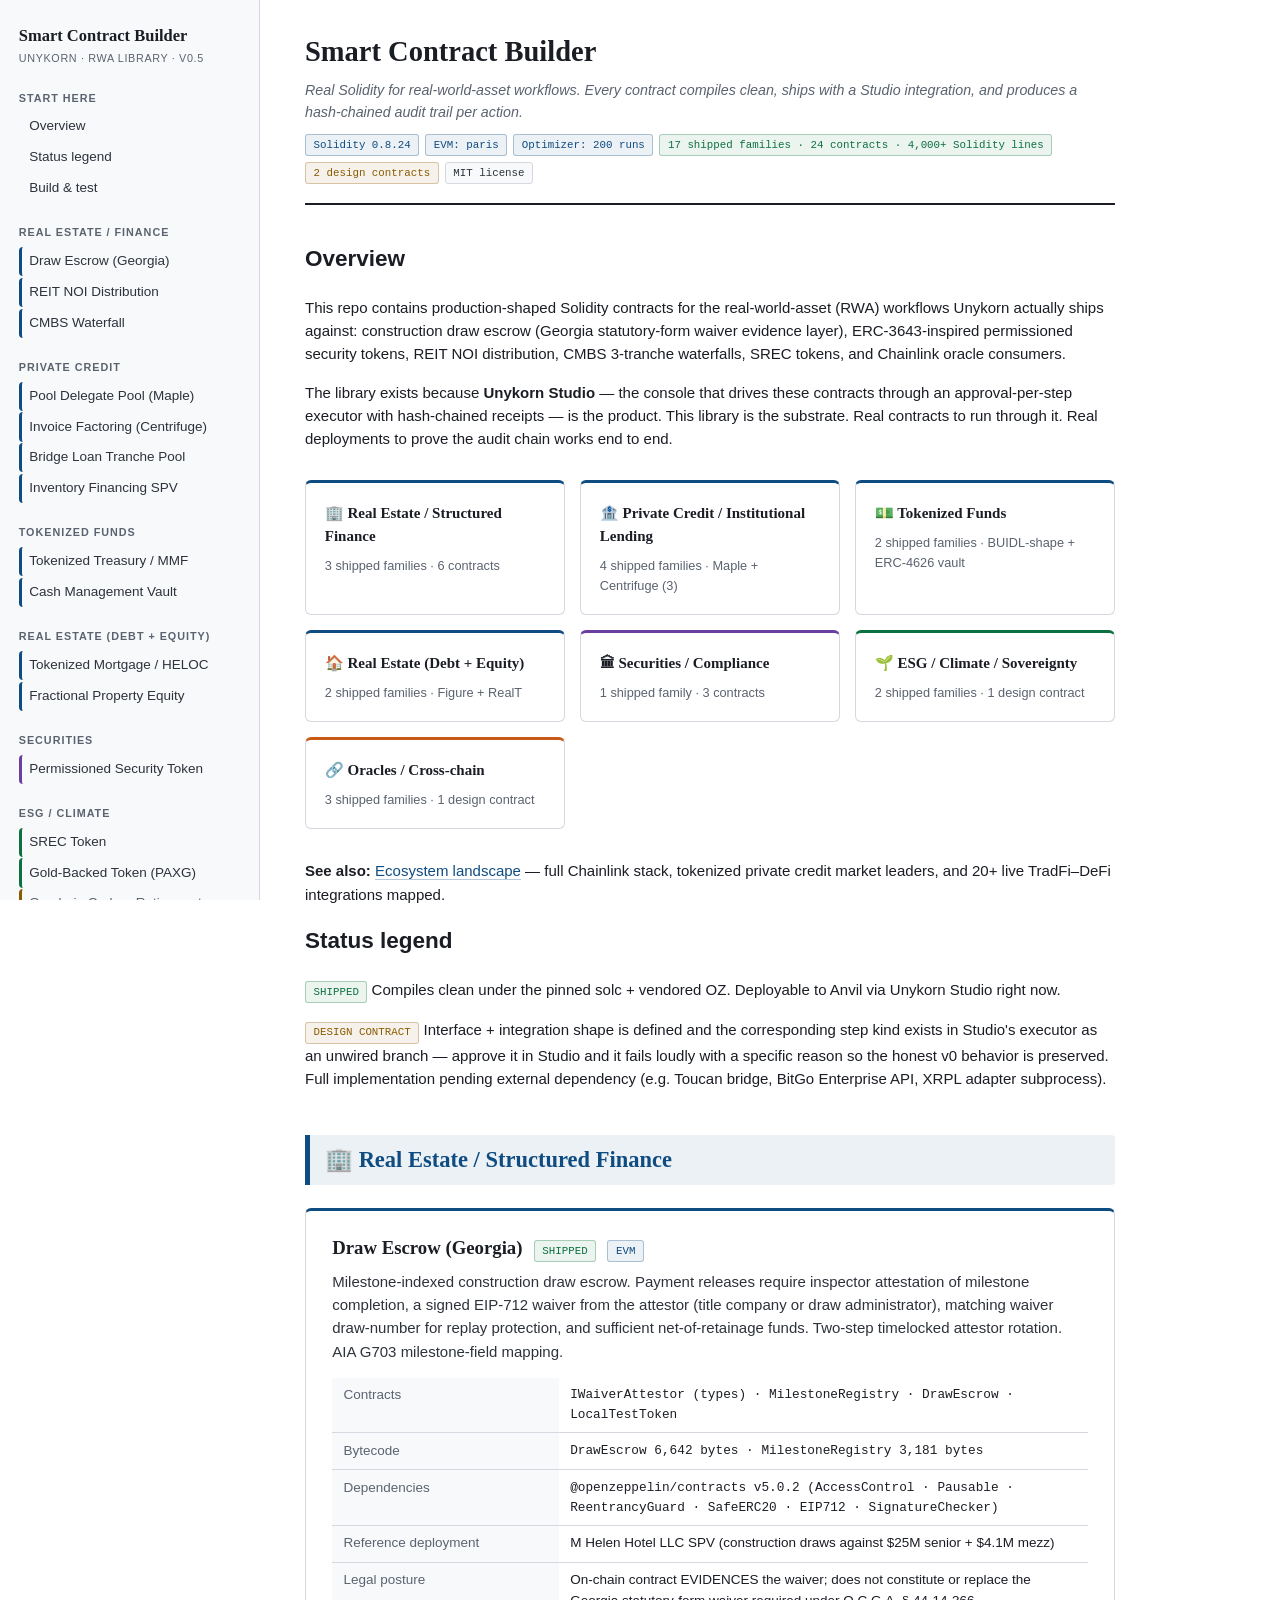
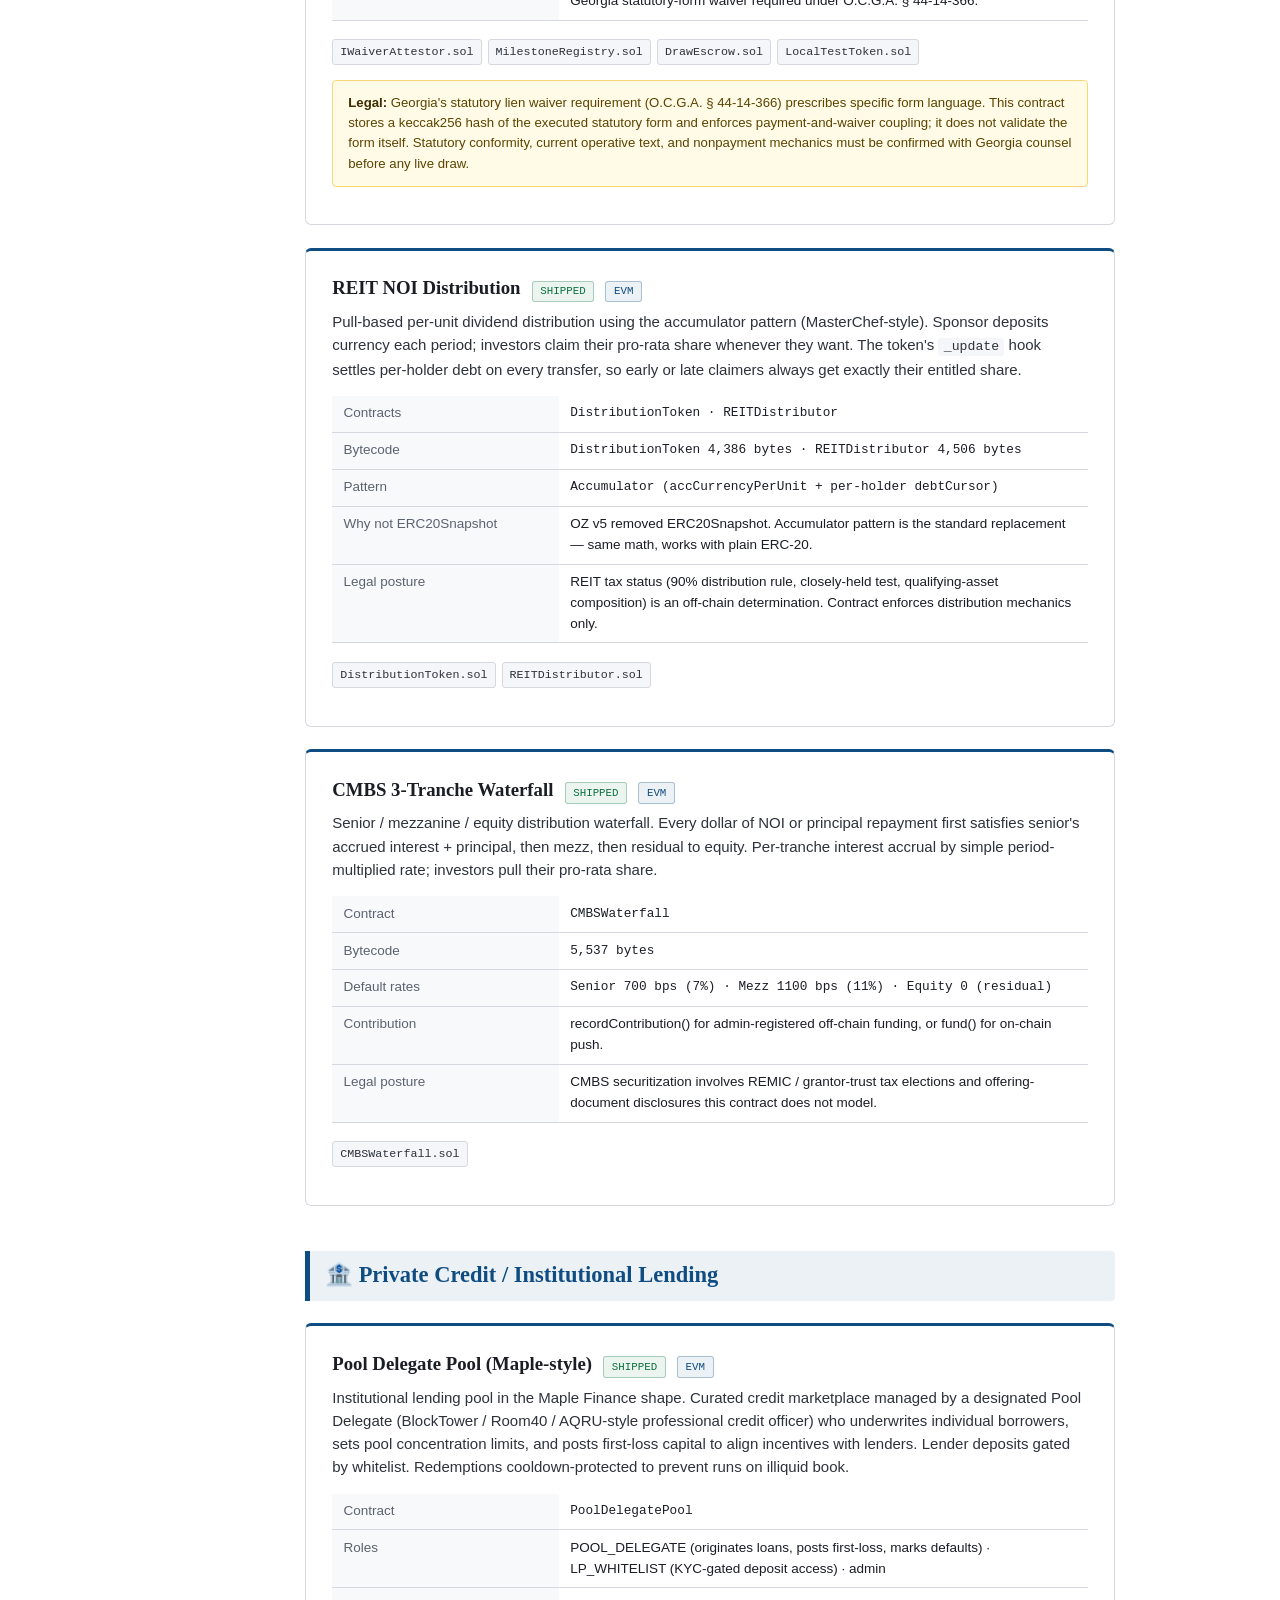
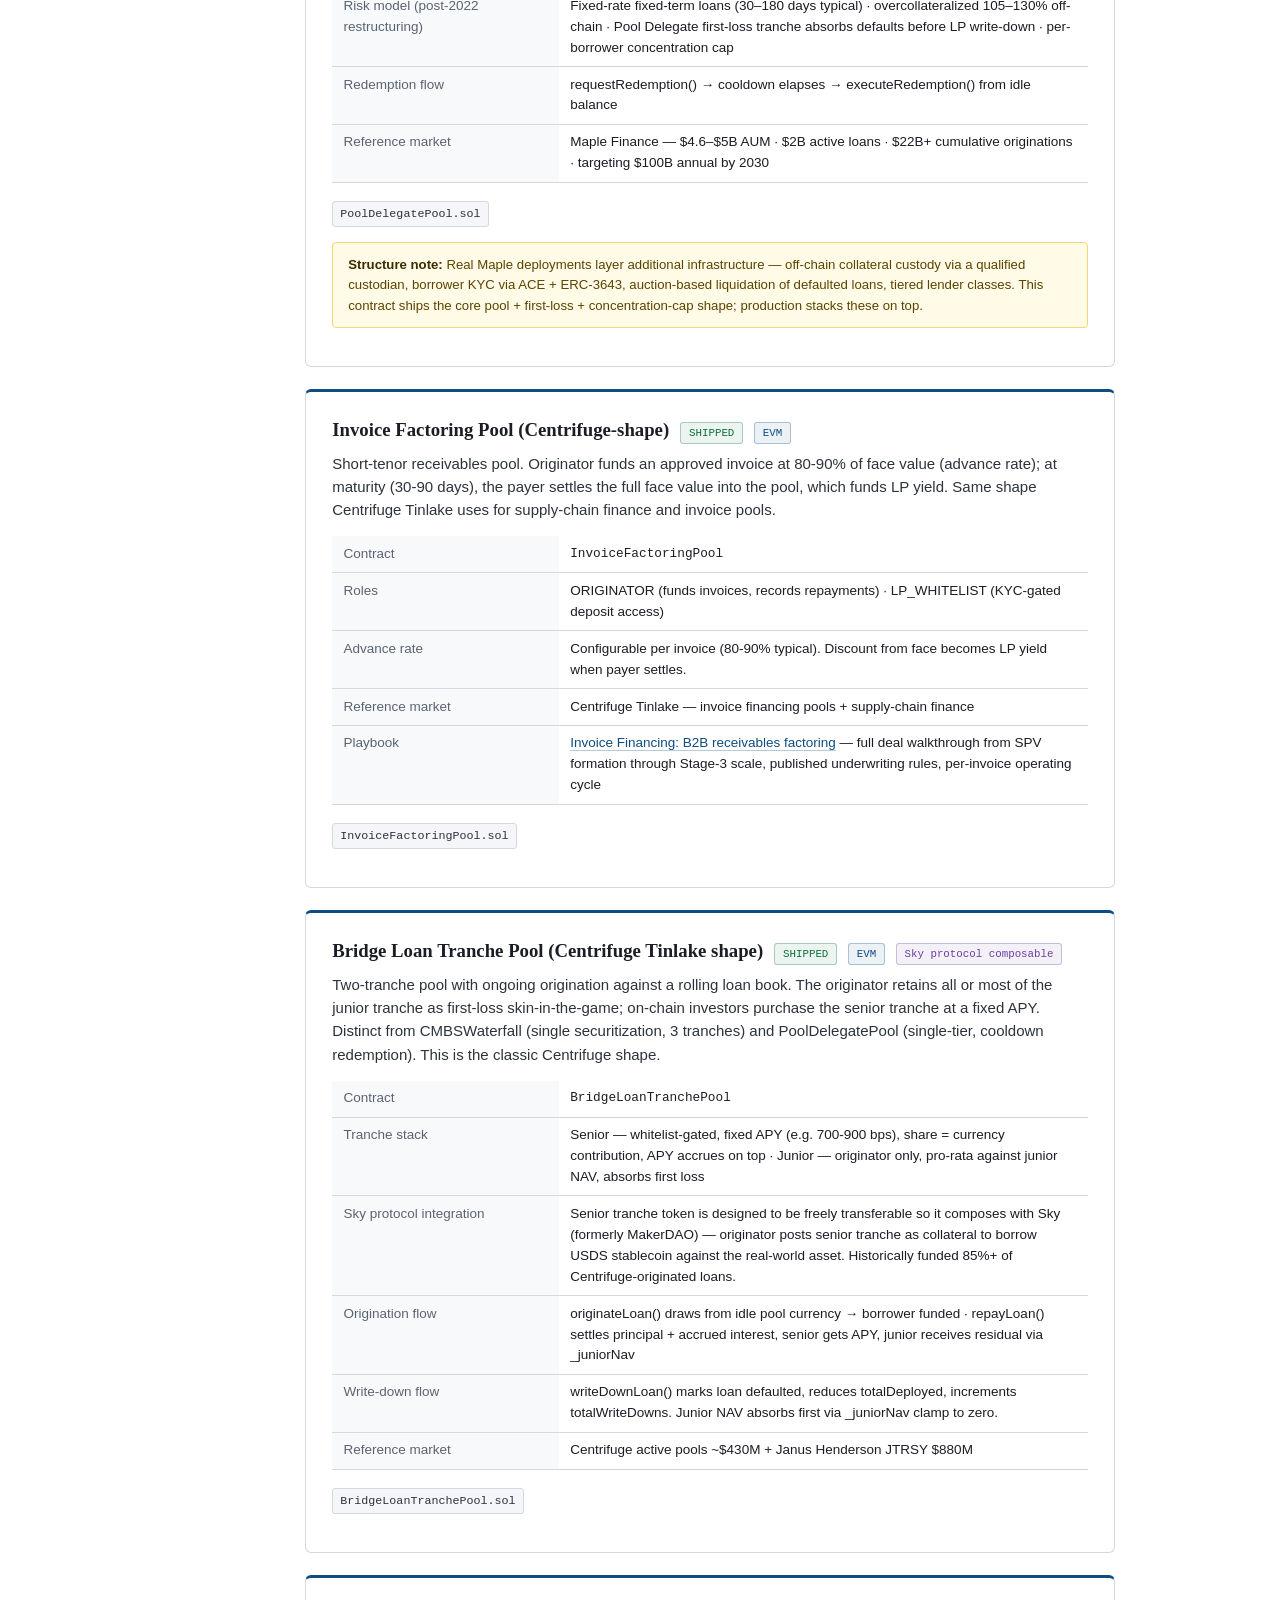
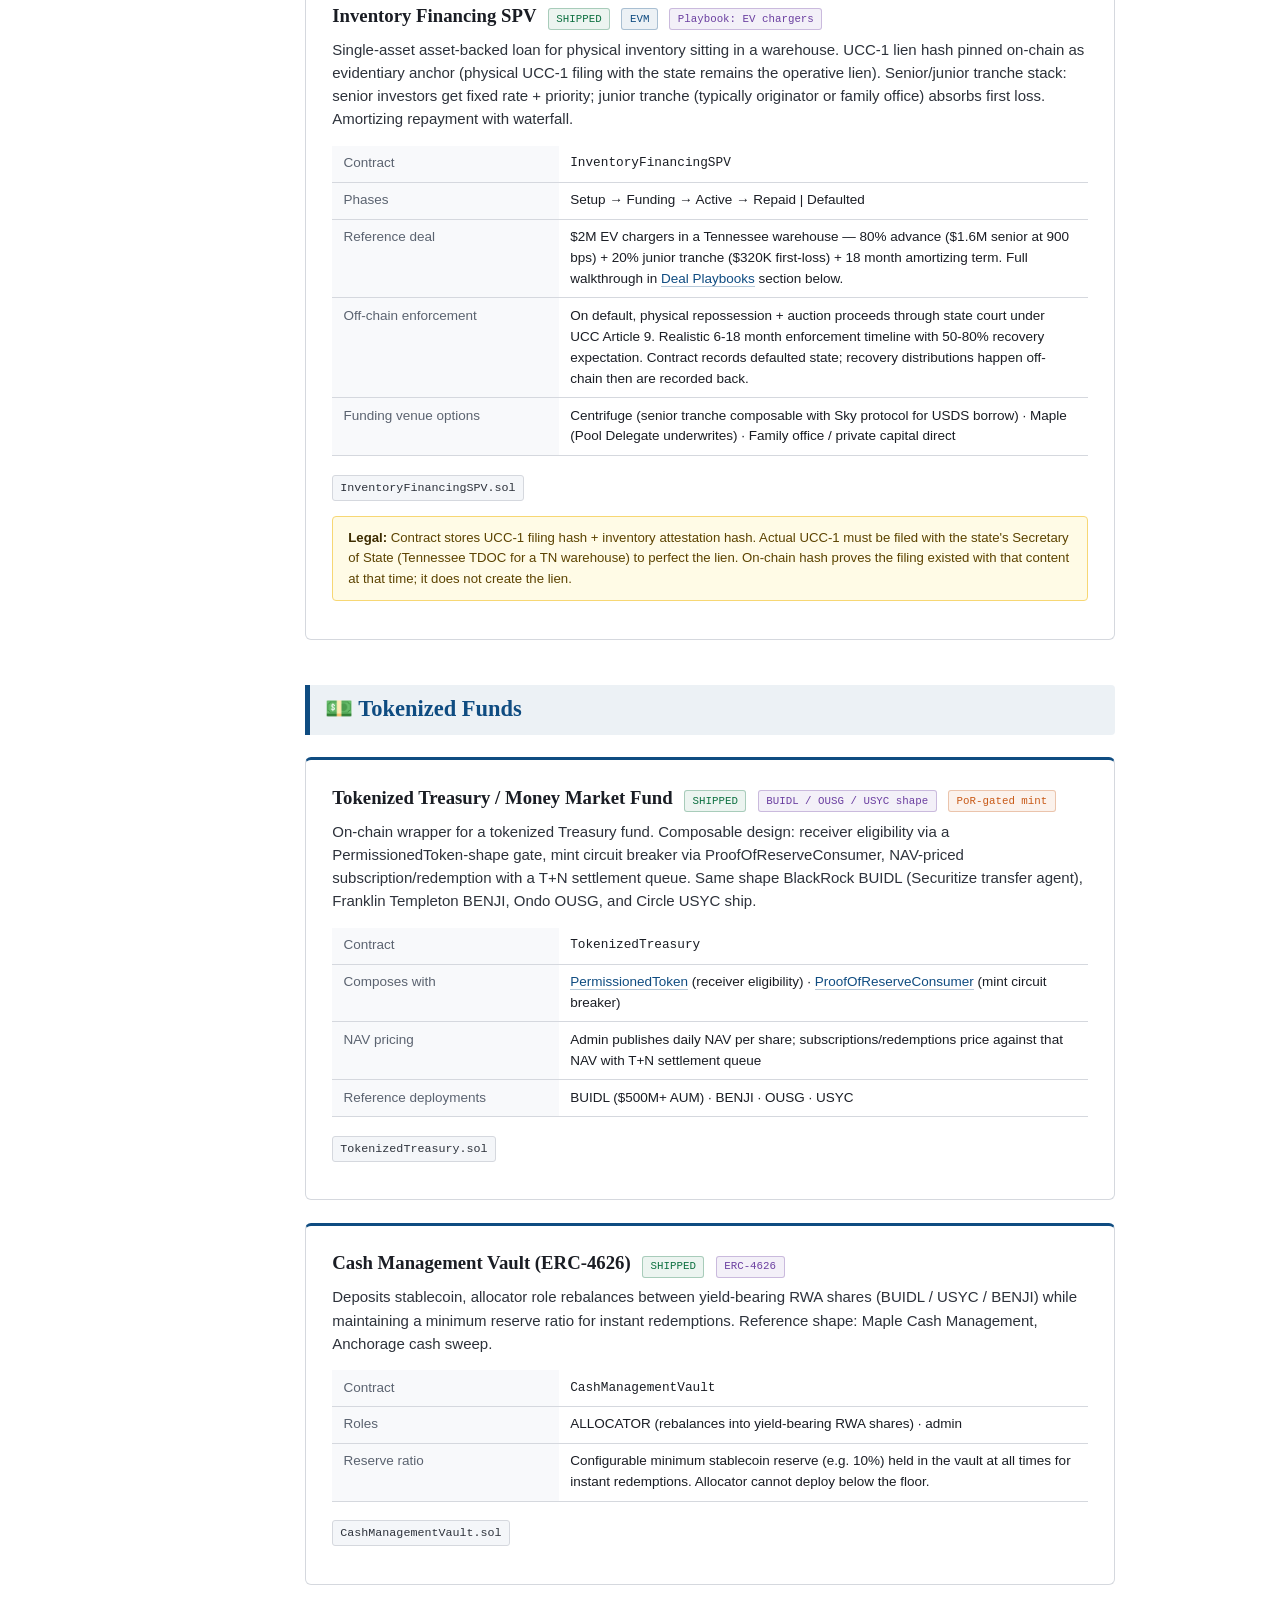
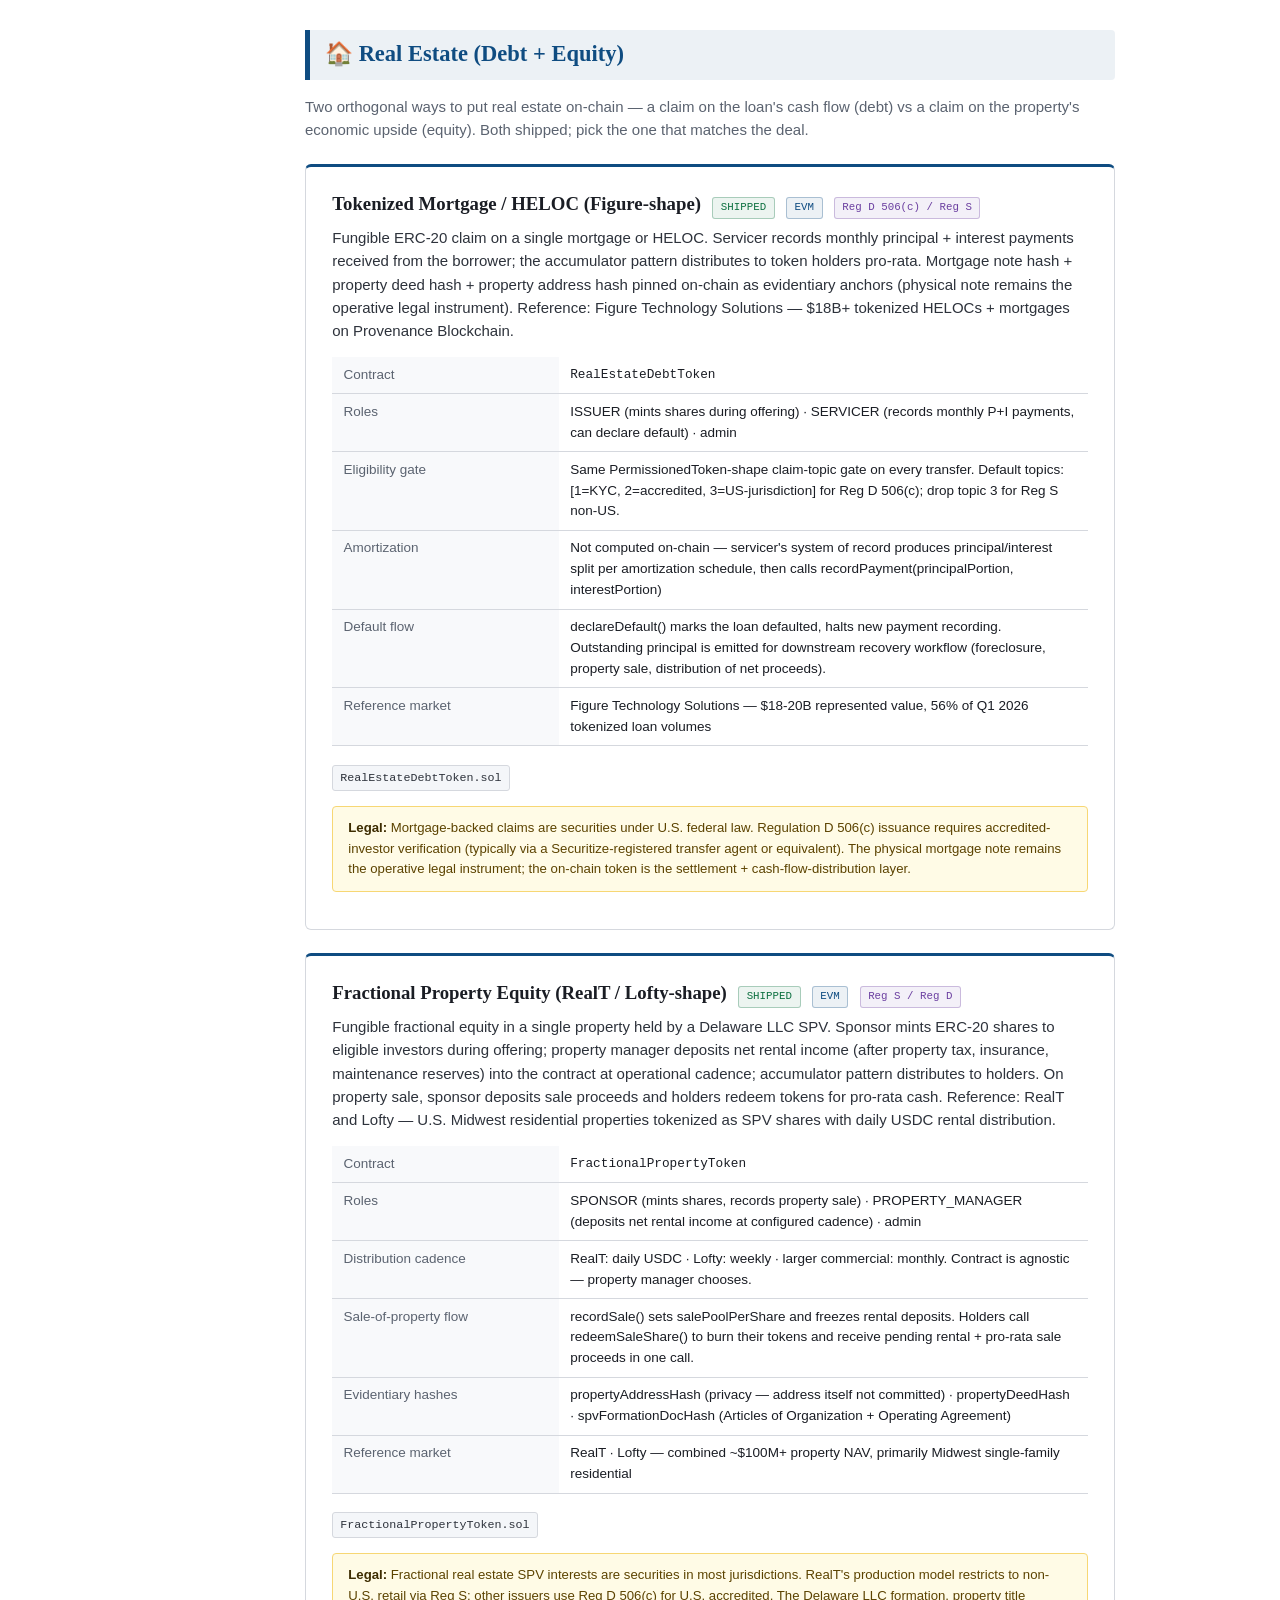
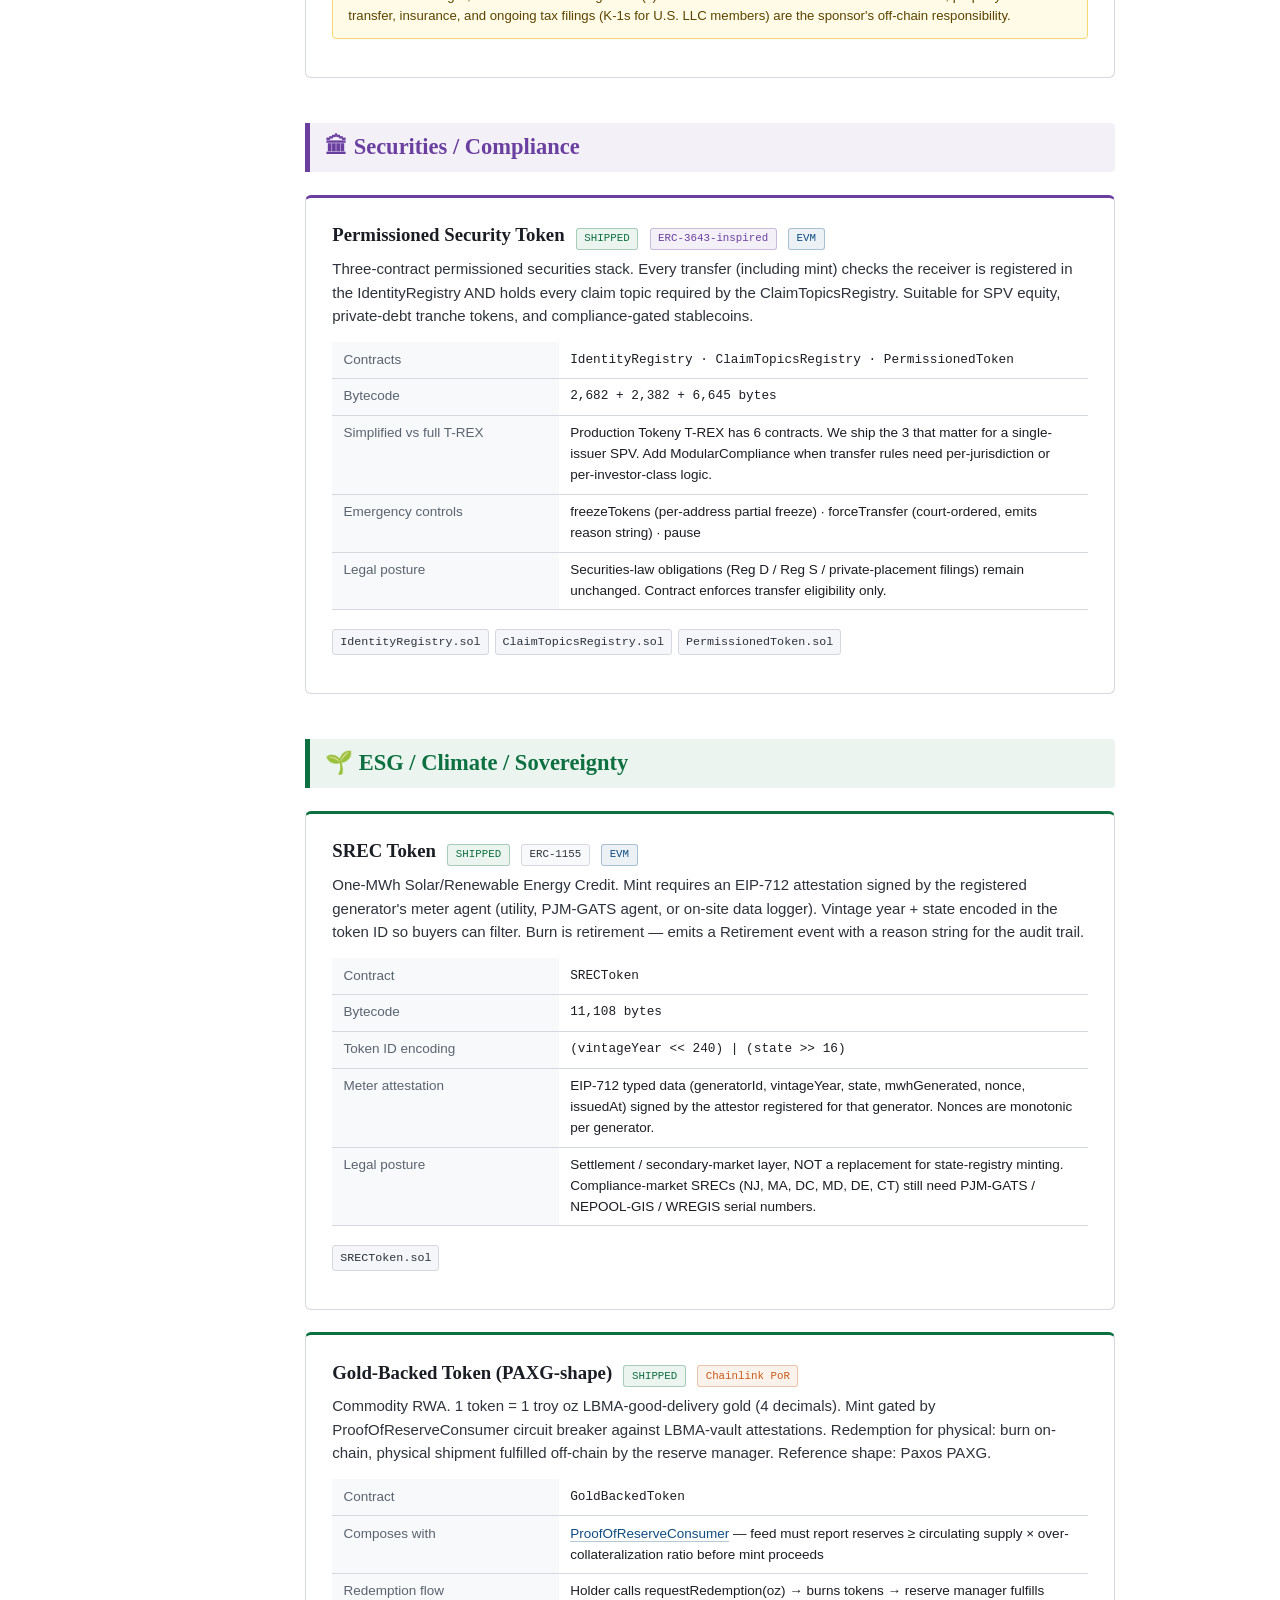
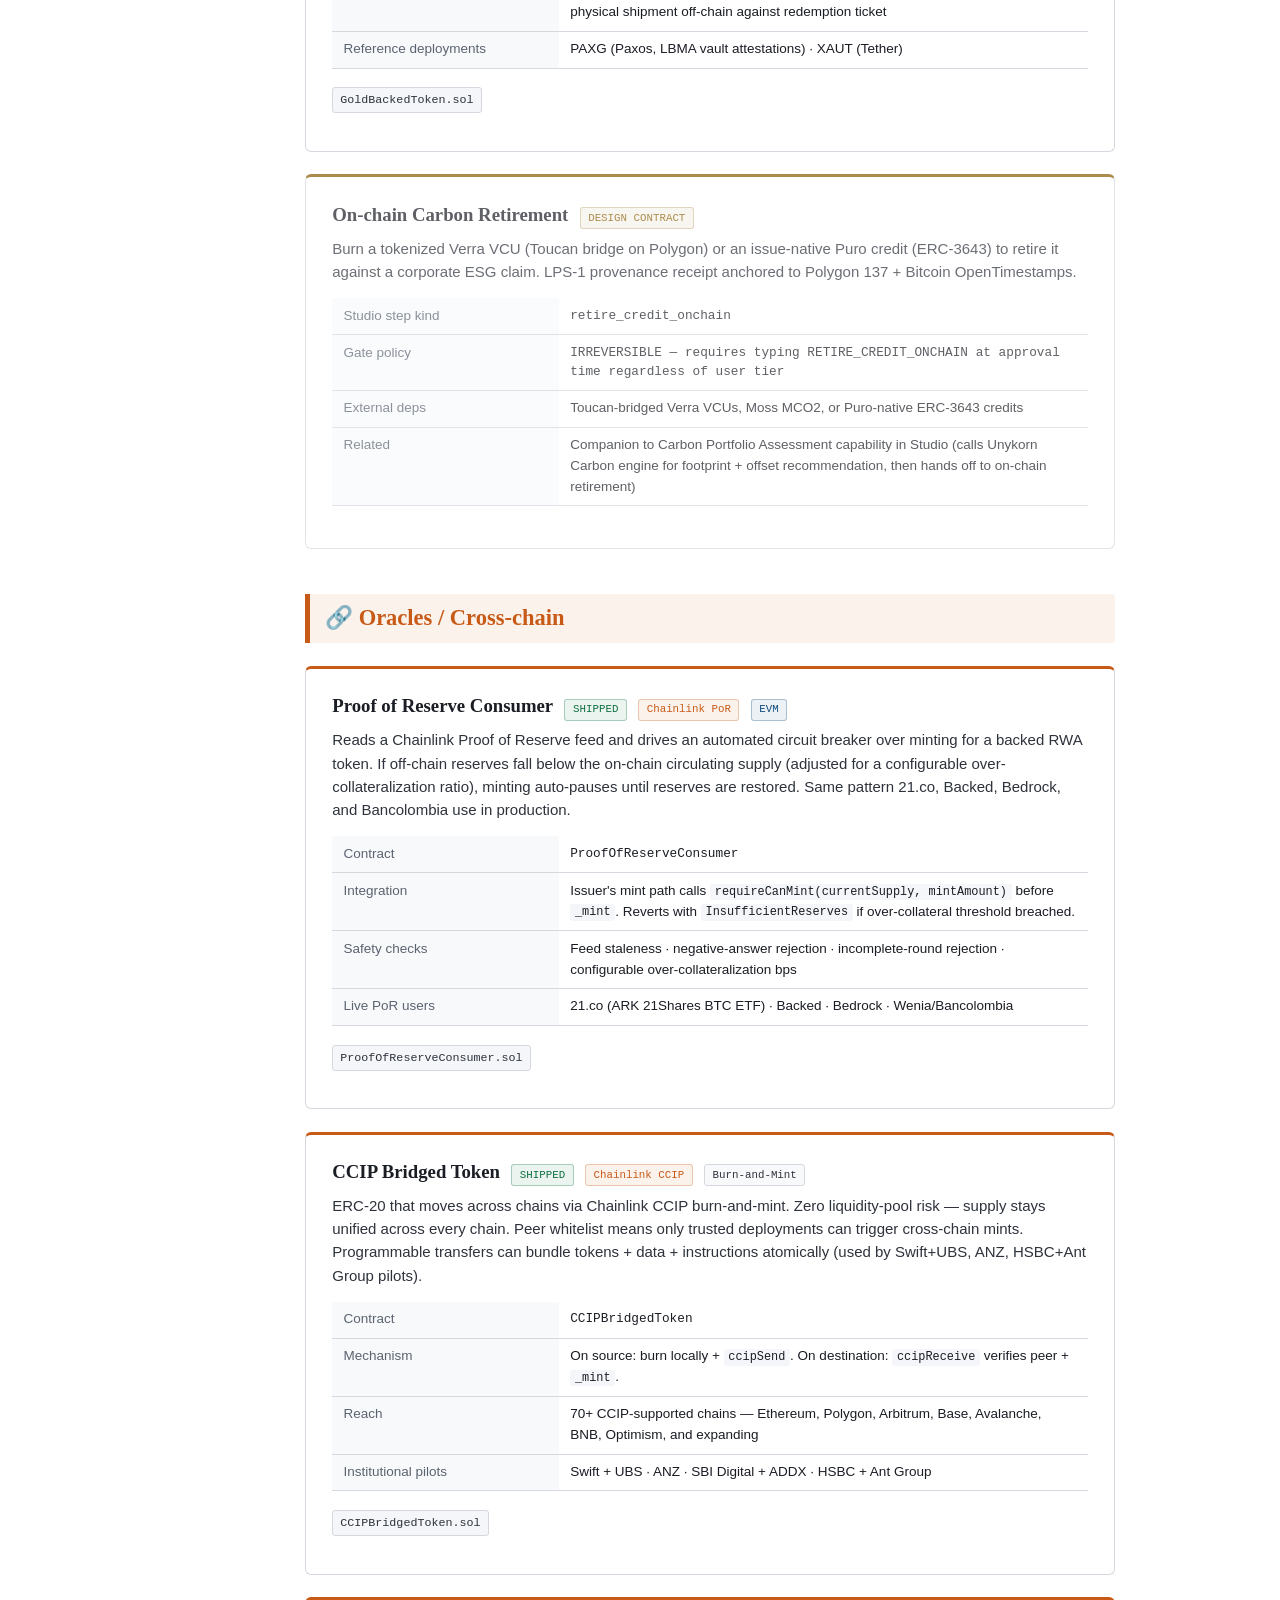
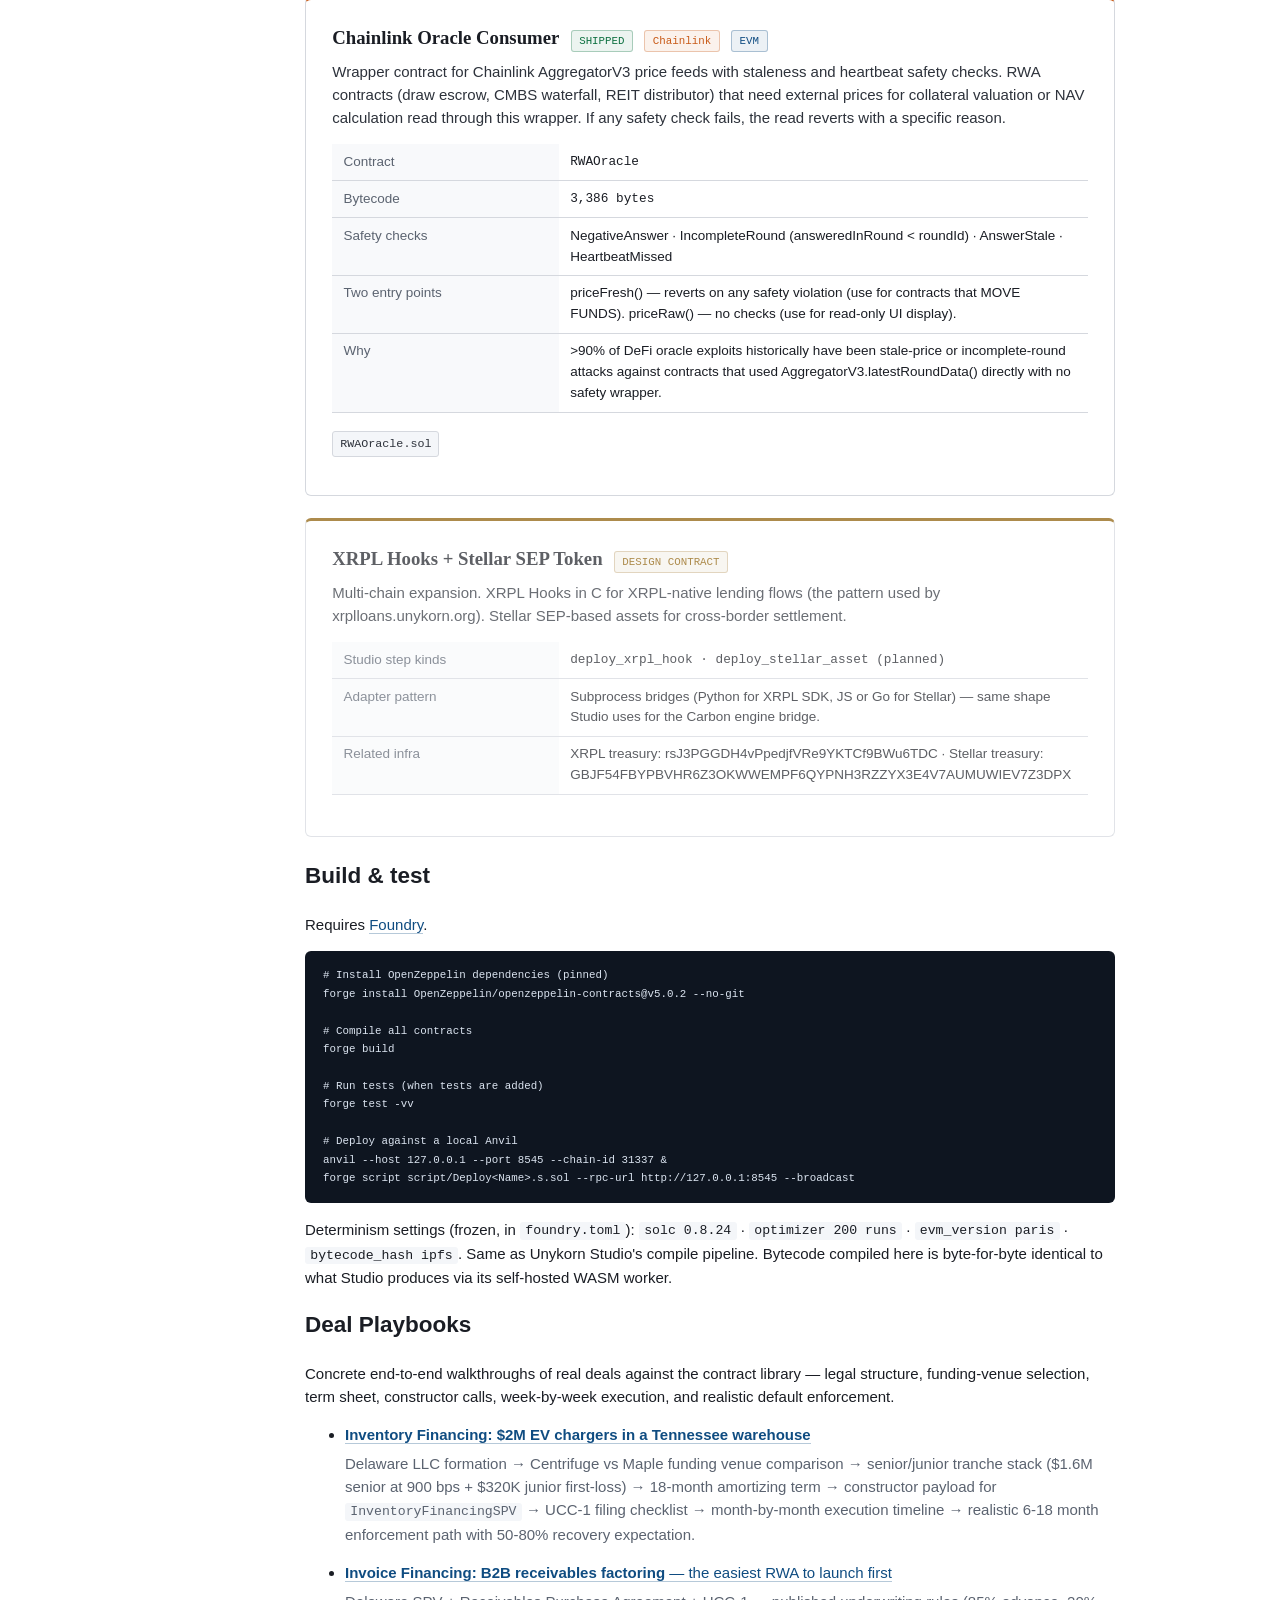
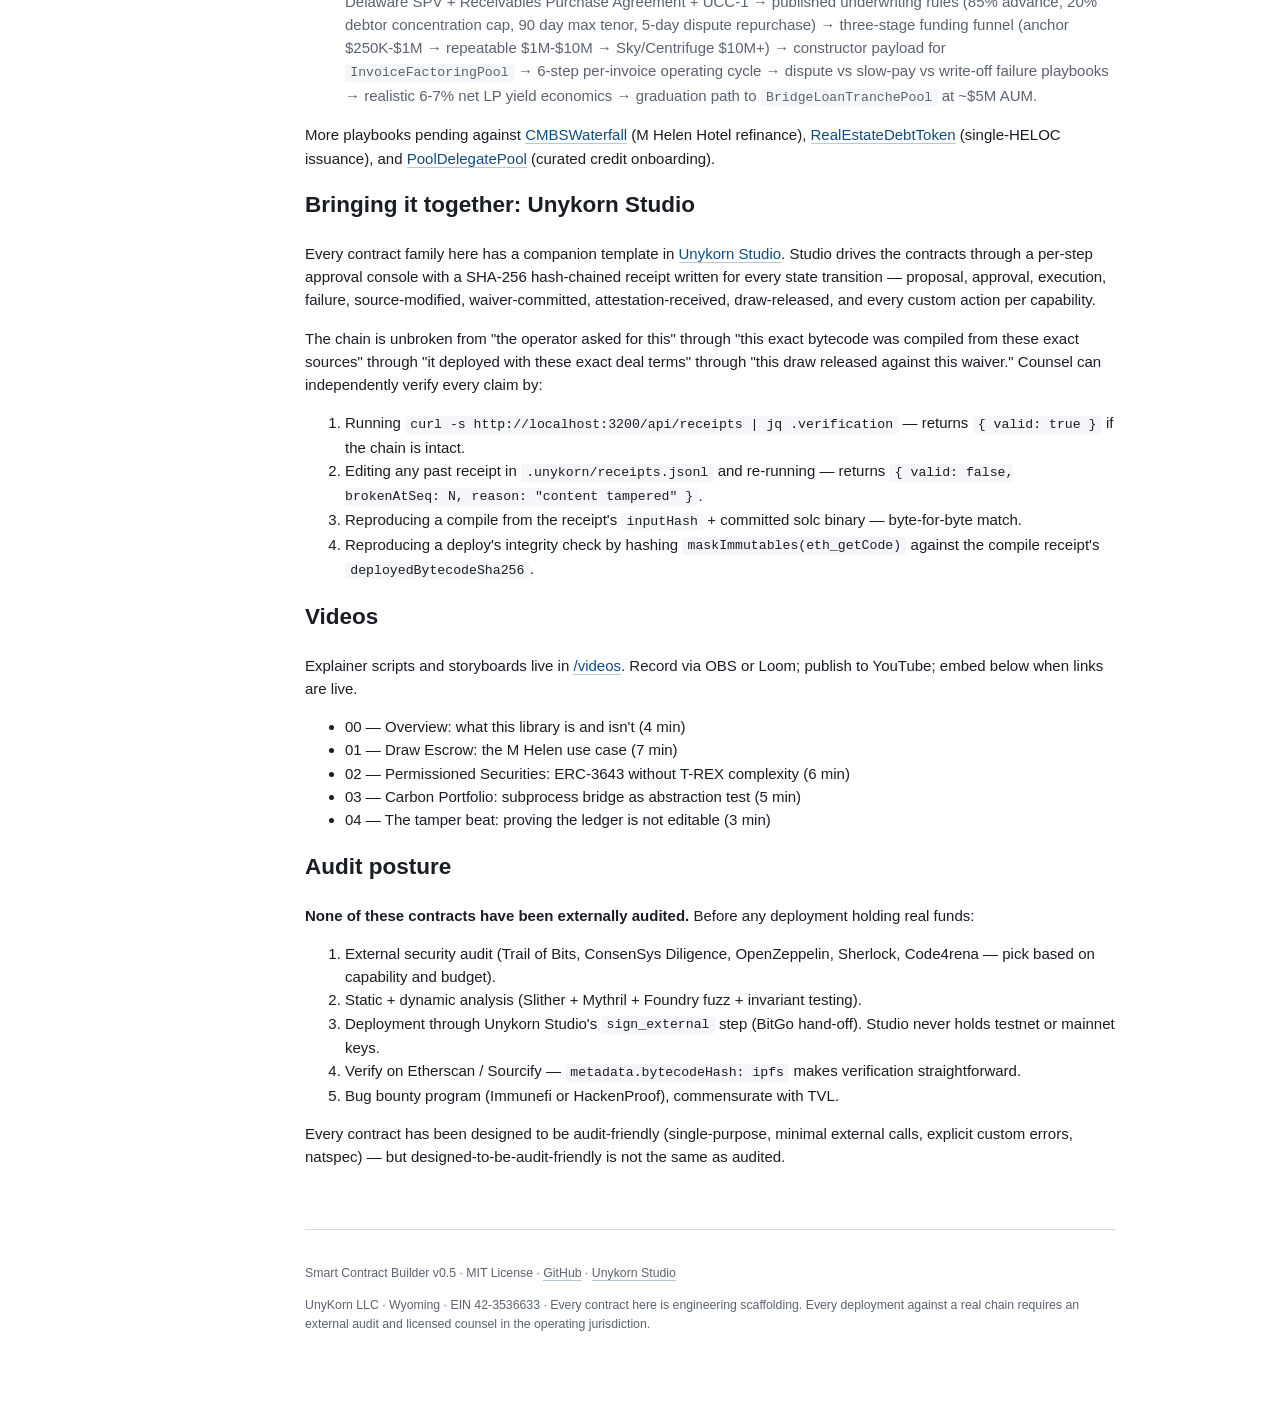
==== docs/index.html @ 26ddd098 "Initial commit — smart-contract-builder v0.5 17 shipped RWA contract families / 24 Solidity files:  " ====
<!DOCTYPE html>
<html lang="en">
<head>
<meta charset="UTF-8">
<meta name="viewport" content="width=device-width, initial-scale=1">
<title>Smart Contract Builder — RWA Contract Library</title>
<meta name="description" content="Real Solidity for real-world-asset workflows. Draw escrow, permissioned securities, REIT distribution, CMBS tranches, SREC tokens, Chainlink oracles.">
<link rel="stylesheet" href="style.css">
</head>
<body>

<div class="layout">
  <aside class="sidebar">
    <div class="brand">Smart Contract Builder</div>
    <div class="brand-sub">Unykorn · RWA library · v0.5</div>

    <nav>
      <h3>Start here</h3>
      <a href="#overview">Overview</a>
      <a href="#status">Status legend</a>
      <a href="#build">Build &amp; test</a>

      <h3>Real Estate / Finance</h3>
      <a href="#draw-escrow" class="cat-re">Draw Escrow (Georgia)</a>
      <a href="#reit-distribution" class="cat-re">REIT NOI Distribution</a>
      <a href="#cmbs-tranche" class="cat-re">CMBS Waterfall</a>

      <h3>Private Credit</h3>
      <a href="#private-credit-pool" class="cat-re">Pool Delegate Pool (Maple)</a>
      <a href="#invoice-factoring-pool" class="cat-re">Invoice Factoring (Centrifuge)</a>
      <a href="#bridge-loan-tranche-pool" class="cat-re">Bridge Loan Tranche Pool</a>
      <a href="#inventory-financing-spv" class="cat-re">Inventory Financing SPV</a>

      <h3>Tokenized Funds</h3>
      <a href="#tokenized-treasury" class="cat-re">Tokenized Treasury / MMF</a>
      <a href="#cash-management-vault" class="cat-re">Cash Management Vault</a>

      <h3>Real Estate (Debt + Equity)</h3>
      <a href="#real-estate-debt-token" class="cat-re">Tokenized Mortgage / HELOC</a>
      <a href="#fractional-property-token" class="cat-re">Fractional Property Equity</a>

      <h3>Securities</h3>
      <a href="#permissioned-security" class="cat-sec">Permissioned Security Token</a>

      <h3>ESG / Climate</h3>
      <a href="#srec-token" class="cat-esg">SREC Token</a>
      <a href="#gold-backed-token" class="cat-esg">Gold-Backed Token (PAXG)</a>
      <a href="#carbon-retirement" class="cat-design">On-chain Carbon Retirement</a>

      <h3>Oracles / Cross-chain</h3>
      <a href="#chainlink-oracle" class="cat-orc">Chainlink Oracle</a>
      <a href="#por-consumer" class="cat-orc">Proof of Reserve</a>
      <a href="#ccip-bridge" class="cat-orc">CCIP Bridge</a>
      <a href="#xrpl-stellar" class="cat-design">XRPL + Stellar</a>

      <h3>Bringing it together</h3>
      <a href="./landscape.html">Ecosystem landscape →</a>
      <a href="./integrations.html">Integrations matrix →</a>
      <a href="#playbooks">Deal playbooks</a>
      <a href="#studio">Unykorn Studio</a>
      <a href="#videos">Videos</a>
      <a href="#audit">Audit posture</a>
    </nav>
  </aside>

  <main class="content">

    <header class="page-header">
      <h1>Smart Contract Builder</h1>
      <div class="tagline">Real Solidity for real-world-asset workflows. Every contract compiles clean, ships with a Studio integration, and produces a hash-chained audit trail per action.</div>
      <div class="badges">
        <span class="badge b-nav">Solidity 0.8.24</span>
        <span class="badge b-nav">EVM: paris</span>
        <span class="badge b-nav">Optimizer: 200 runs</span>
        <span class="badge b-green">17 shipped families · 24 contracts · 4,000+ Solidity lines</span>
        <span class="badge b-amber">2 design contracts</span>
        <span class="badge">MIT license</span>
      </div>
    </header>

    <section id="overview">
      <h2>Overview</h2>
      <p>
        This repo contains production-shaped Solidity contracts for the real-world-asset (RWA) workflows Unykorn actually ships against: construction draw escrow (Georgia statutory-form waiver evidence layer), ERC-3643-inspired permissioned security tokens, REIT NOI distribution, CMBS 3-tranche waterfalls, SREC tokens, and Chainlink oracle consumers.
      </p>
      <p>
        The library exists because <strong>Unykorn Studio</strong> — the console that drives these contracts through an approval-per-step executor with hash-chained receipts — is the product. This library is the substrate. Real contracts to run through it. Real deployments to prove the audit chain works end to end.
      </p>

      <div class="category-grid">
        <div class="category-card cat-re">
          <h4>🏢 Real Estate / Structured Finance</h4>
          <div class="count">3 shipped families · 6 contracts</div>
        </div>
        <div class="category-card cat-re">
          <h4>🏦 Private Credit / Institutional Lending</h4>
          <div class="count">4 shipped families · Maple + Centrifuge (3)</div>
        </div>
        <div class="category-card cat-re">
          <h4>💵 Tokenized Funds</h4>
          <div class="count">2 shipped families · BUIDL-shape + ERC-4626 vault</div>
        </div>
        <div class="category-card cat-re">
          <h4>🏠 Real Estate (Debt + Equity)</h4>
          <div class="count">2 shipped families · Figure + RealT</div>
        </div>
        <div class="category-card cat-sec">
          <h4>🏛 Securities / Compliance</h4>
          <div class="count">1 shipped family · 3 contracts</div>
        </div>
        <div class="category-card cat-esg">
          <h4>🌱 ESG / Climate / Sovereignty</h4>
          <div class="count">2 shipped families · 1 design contract</div>
        </div>
        <div class="category-card cat-orc">
          <h4>🔗 Oracles / Cross-chain</h4>
          <div class="count">3 shipped families · 1 design contract</div>
        </div>
      </div>
      <p style="margin-top: 1.5rem;">
        <strong>See also:</strong> <a href="./landscape.html">Ecosystem landscape</a> — full Chainlink stack, tokenized private credit market leaders, and 20+ live TradFi–DeFi integrations mapped.
      </p>
    </section>

    <section id="status">
      <h2>Status legend</h2>
      <p>
        <span class="badge b-green">SHIPPED</span> Compiles clean under the pinned solc + vendored OZ. Deployable to Anvil via Unykorn Studio right now.
      </p>
      <p>
        <span class="badge b-amber">DESIGN CONTRACT</span> Interface + integration shape is defined and the corresponding step kind exists in Studio's executor as an unwired branch — approve it in Studio and it fails loudly with a specific reason so the honest v0 behavior is preserved. Full implementation pending external dependency (e.g. Toucan bridge, BitGo Enterprise API, XRPL adapter subprocess).
      </p>
    </section>

    <h2 class="section-header cat-re">🏢 Real Estate / Structured Finance</h2>

    <article class="contract cat-re" id="draw-escrow">
      <div class="contract-header">
        <h3>Draw Escrow (Georgia)</h3>
        <span class="badge b-green">SHIPPED</span>
        <span class="badge b-nav">EVM</span>
      </div>
      <p class="contract-summary">
        Milestone-indexed construction draw escrow. Payment releases require inspector attestation of milestone completion, a signed EIP-712 waiver from the attestor (title company or draw administrator), matching waiver draw-number for replay protection, and sufficient net-of-retainage funds. Two-step timelocked attestor rotation. AIA G703 milestone-field mapping.
      </p>

      <table class="specs">
        <tr><th>Contracts</th><td>IWaiverAttestor (types) · MilestoneRegistry · DrawEscrow · LocalTestToken</td></tr>
        <tr><th>Bytecode</th><td>DrawEscrow 6,642 bytes · MilestoneRegistry 3,181 bytes</td></tr>
        <tr><th>Dependencies</th><td>@openzeppelin/contracts v5.0.2 (AccessControl · Pausable · ReentrancyGuard · SafeERC20 · EIP712 · SignatureChecker)</td></tr>
        <tr><th>Reference deployment</th><td class="plain">M Helen Hotel LLC SPV (construction draws against $25M senior + $4.1M mezz)</td></tr>
        <tr><th>Legal posture</th><td class="plain">On-chain contract EVIDENCES the waiver; does not constitute or replace the Georgia statutory-form waiver required under O.C.G.A. § 44-14-366.</td></tr>
      </table>

      <div class="file-list">
        <a href="https://github.com/FTHTrading/smart-contract-builder/tree/main/contracts/rwa/draw-escrow/IWaiverAttestor.sol">IWaiverAttestor.sol</a>
        <a href="https://github.com/FTHTrading/smart-contract-builder/tree/main/contracts/rwa/draw-escrow/MilestoneRegistry.sol">MilestoneRegistry.sol</a>
        <a href="https://github.com/FTHTrading/smart-contract-builder/tree/main/contracts/rwa/draw-escrow/DrawEscrow.sol">DrawEscrow.sol</a>
        <a href="https://github.com/FTHTrading/smart-contract-builder/tree/main/contracts/rwa/draw-escrow/LocalTestToken.sol">LocalTestToken.sol</a>
      </div>

      <div class="legal-note">
        <strong>Legal:</strong> Georgia's statutory lien waiver requirement (O.C.G.A. § 44-14-366) prescribes specific form language. This contract stores a keccak256 hash of the executed statutory form and enforces payment-and-waiver coupling; it does not validate the form itself. Statutory conformity, current operative text, and nonpayment mechanics must be confirmed with Georgia counsel before any live draw.
      </div>
    </article>

    <article class="contract cat-re" id="reit-distribution">
      <div class="contract-header">
        <h3>REIT NOI Distribution</h3>
        <span class="badge b-green">SHIPPED</span>
        <span class="badge b-nav">EVM</span>
      </div>
      <p class="contract-summary">
        Pull-based per-unit dividend distribution using the accumulator pattern (MasterChef-style). Sponsor deposits currency each period; investors claim their pro-rata share whenever they want. The token's <code>_update</code> hook settles per-holder debt on every transfer, so early or late claimers always get exactly their entitled share.
      </p>

      <table class="specs">
        <tr><th>Contracts</th><td>DistributionToken · REITDistributor</td></tr>
        <tr><th>Bytecode</th><td>DistributionToken 4,386 bytes · REITDistributor 4,506 bytes</td></tr>
        <tr><th>Pattern</th><td>Accumulator (accCurrencyPerUnit + per-holder debtCursor)</td></tr>
        <tr><th>Why not ERC20Snapshot</th><td class="plain">OZ v5 removed ERC20Snapshot. Accumulator pattern is the standard replacement — same math, works with plain ERC-20.</td></tr>
        <tr><th>Legal posture</th><td class="plain">REIT tax status (90% distribution rule, closely-held test, qualifying-asset composition) is an off-chain determination. Contract enforces distribution mechanics only.</td></tr>
      </table>

      <div class="file-list">
        <a href="https://github.com/FTHTrading/smart-contract-builder/tree/main/contracts/rwa/reit-distribution/DistributionToken.sol">DistributionToken.sol</a>
        <a href="https://github.com/FTHTrading/smart-contract-builder/tree/main/contracts/rwa/reit-distribution/REITDistributor.sol">REITDistributor.sol</a>
      </div>
    </article>

    <article class="contract cat-re" id="cmbs-tranche">
      <div class="contract-header">
        <h3>CMBS 3-Tranche Waterfall</h3>
        <span class="badge b-green">SHIPPED</span>
        <span class="badge b-nav">EVM</span>
      </div>
      <p class="contract-summary">
        Senior / mezzanine / equity distribution waterfall. Every dollar of NOI or principal repayment first satisfies senior's accrued interest + principal, then mezz, then residual to equity. Per-tranche interest accrual by simple period-multiplied rate; investors pull their pro-rata share.
      </p>

      <table class="specs">
        <tr><th>Contract</th><td>CMBSWaterfall</td></tr>
        <tr><th>Bytecode</th><td>5,537 bytes</td></tr>
        <tr><th>Default rates</th><td>Senior 700 bps (7%) · Mezz 1100 bps (11%) · Equity 0 (residual)</td></tr>
        <tr><th>Contribution</th><td class="plain">recordContribution() for admin-registered off-chain funding, or fund() for on-chain push.</td></tr>
        <tr><th>Legal posture</th><td class="plain">CMBS securitization involves REMIC / grantor-trust tax elections and offering-document disclosures this contract does not model.</td></tr>
      </table>

      <div class="file-list">
        <a href="https://github.com/FTHTrading/smart-contract-builder/tree/main/contracts/rwa/cmbs-tranche/CMBSWaterfall.sol">CMBSWaterfall.sol</a>
      </div>
    </article>

    <h2 class="section-header cat-re" id="private-credit-section">🏦 Private Credit / Institutional Lending</h2>

    <article class="contract cat-re" id="private-credit-pool">
      <div class="contract-header">
        <h3>Pool Delegate Pool (Maple-style)</h3>
        <span class="badge b-green">SHIPPED</span>
        <span class="badge b-nav">EVM</span>
      </div>
      <p class="contract-summary">
        Institutional lending pool in the Maple Finance shape. Curated credit marketplace managed by a designated Pool Delegate (BlockTower / Room40 / AQRU-style professional credit officer) who underwrites individual borrowers, sets pool concentration limits, and posts first-loss capital to align incentives with lenders. Lender deposits gated by whitelist. Redemptions cooldown-protected to prevent runs on illiquid book.
      </p>
      <table class="specs">
        <tr><th>Contract</th><td>PoolDelegatePool</td></tr>
        <tr><th>Roles</th><td class="plain">POOL_DELEGATE (originates loans, posts first-loss, marks defaults) · LP_WHITELIST (KYC-gated deposit access) · admin</td></tr>
        <tr><th>Risk model (post-2022 restructuring)</th><td class="plain">Fixed-rate fixed-term loans (30–180 days typical) · overcollateralized 105–130% off-chain · Pool Delegate first-loss tranche absorbs defaults before LP write-down · per-borrower concentration cap</td></tr>
        <tr><th>Redemption flow</th><td class="plain">requestRedemption() → cooldown elapses → executeRedemption() from idle balance</td></tr>
        <tr><th>Reference market</th><td class="plain">Maple Finance — $4.6–$5B AUM · $2B active loans · $22B+ cumulative originations · targeting $100B annual by 2030</td></tr>
      </table>
      <div class="file-list">
        <a href="https://github.com/FTHTrading/smart-contract-builder/tree/main/contracts/rwa/private-credit-pool/PoolDelegatePool.sol">PoolDelegatePool.sol</a>
      </div>
      <div class="legal-note">
        <strong>Structure note:</strong> Real Maple deployments layer additional infrastructure — off-chain collateral custody via a qualified custodian, borrower KYC via ACE + ERC-3643, auction-based liquidation of defaulted loans, tiered lender classes. This contract ships the core pool + first-loss + concentration-cap shape; production stacks these on top.
      </div>
    </article>

    <article class="contract cat-re" id="invoice-factoring-pool">
      <div class="contract-header">
        <h3>Invoice Factoring Pool (Centrifuge-shape)</h3>
        <span class="badge b-green">SHIPPED</span>
        <span class="badge b-nav">EVM</span>
      </div>
      <p class="contract-summary">
        Short-tenor receivables pool. Originator funds an approved invoice at 80-90% of face value (advance rate); at maturity (30-90 days), the payer settles the full face value into the pool, which funds LP yield. Same shape Centrifuge Tinlake uses for supply-chain finance and invoice pools.
      </p>
      <table class="specs">
        <tr><th>Contract</th><td>InvoiceFactoringPool</td></tr>
        <tr><th>Roles</th><td class="plain">ORIGINATOR (funds invoices, records repayments) · LP_WHITELIST (KYC-gated deposit access)</td></tr>
        <tr><th>Advance rate</th><td class="plain">Configurable per invoice (80-90% typical). Discount from face becomes LP yield when payer settles.</td></tr>
        <tr><th>Reference market</th><td class="plain">Centrifuge Tinlake — invoice financing pools + supply-chain finance</td></tr>
        <tr><th>Playbook</th><td class="plain"><a href="#playbooks">Invoice Financing: B2B receivables factoring</a> — full deal walkthrough from SPV formation through Stage-3 scale, published underwriting rules, per-invoice operating cycle</td></tr>
      </table>
      <div class="file-list">
        <a href="https://github.com/FTHTrading/smart-contract-builder/tree/main/contracts/rwa/invoice-factoring/InvoiceFactoringPool.sol">InvoiceFactoringPool.sol</a>
      </div>
    </article>

    <article class="contract cat-re" id="bridge-loan-tranche-pool">
      <div class="contract-header">
        <h3>Bridge Loan Tranche Pool (Centrifuge Tinlake shape)</h3>
        <span class="badge b-green">SHIPPED</span>
        <span class="badge b-nav">EVM</span>
        <span class="badge b-purple">Sky protocol composable</span>
      </div>
      <p class="contract-summary">
        Two-tranche pool with ongoing origination against a rolling loan book. The originator retains all or most of the junior tranche as first-loss skin-in-the-game; on-chain investors purchase the senior tranche at a fixed APY. Distinct from CMBSWaterfall (single securitization, 3 tranches) and PoolDelegatePool (single-tier, cooldown redemption). This is the classic Centrifuge shape.
      </p>
      <table class="specs">
        <tr><th>Contract</th><td>BridgeLoanTranchePool</td></tr>
        <tr><th>Tranche stack</th><td class="plain">Senior — whitelist-gated, fixed APY (e.g. 700-900 bps), share = currency contribution, APY accrues on top · Junior — originator only, pro-rata against junior NAV, absorbs first loss</td></tr>
        <tr><th>Sky protocol integration</th><td class="plain">Senior tranche token is designed to be freely transferable so it composes with Sky (formerly MakerDAO) — originator posts senior tranche as collateral to borrow USDS stablecoin against the real-world asset. Historically funded 85%+ of Centrifuge-originated loans.</td></tr>
        <tr><th>Origination flow</th><td class="plain">originateLoan() draws from idle pool currency → borrower funded · repayLoan() settles principal + accrued interest, senior gets APY, junior receives residual via _juniorNav</td></tr>
        <tr><th>Write-down flow</th><td class="plain">writeDownLoan() marks loan defaulted, reduces totalDeployed, increments totalWriteDowns. Junior NAV absorbs first via _juniorNav clamp to zero.</td></tr>
        <tr><th>Reference market</th><td class="plain">Centrifuge active pools ~$430M + Janus Henderson JTRSY $880M</td></tr>
      </table>
      <div class="file-list">
        <a href="https://github.com/FTHTrading/smart-contract-builder/tree/main/contracts/rwa/bridge-loan-pool/BridgeLoanTranchePool.sol">BridgeLoanTranchePool.sol</a>
      </div>
    </article>

    <article class="contract cat-re" id="inventory-financing-spv">
      <div class="contract-header">
        <h3>Inventory Financing SPV</h3>
        <span class="badge b-green">SHIPPED</span>
        <span class="badge b-nav">EVM</span>
        <span class="badge b-purple">Playbook: EV chargers</span>
      </div>
      <p class="contract-summary">
        Single-asset asset-backed loan for physical inventory sitting in a warehouse. UCC-1 lien hash pinned on-chain as evidentiary anchor (physical UCC-1 filing with the state remains the operative lien). Senior/junior tranche stack: senior investors get fixed rate + priority; junior tranche (typically originator or family office) absorbs first loss. Amortizing repayment with waterfall.
      </p>
      <table class="specs">
        <tr><th>Contract</th><td>InventoryFinancingSPV</td></tr>
        <tr><th>Phases</th><td class="plain">Setup → Funding → Active → Repaid | Defaulted</td></tr>
        <tr><th>Reference deal</th><td class="plain">$2M EV chargers in a Tennessee warehouse — 80% advance ($1.6M senior at 900 bps) + 20% junior tranche ($320K first-loss) + 18 month amortizing term. Full walkthrough in <a href="#playbooks">Deal Playbooks</a> section below.</td></tr>
        <tr><th>Off-chain enforcement</th><td class="plain">On default, physical repossession + auction proceeds through state court under UCC Article 9. Realistic 6-18 month enforcement timeline with 50-80% recovery expectation. Contract records defaulted state; recovery distributions happen off-chain then are recorded back.</td></tr>
        <tr><th>Funding venue options</th><td class="plain">Centrifuge (senior tranche composable with Sky protocol for USDS borrow) · Maple (Pool Delegate underwrites) · Family office / private capital direct</td></tr>
      </table>
      <div class="file-list">
        <a href="https://github.com/FTHTrading/smart-contract-builder/tree/main/contracts/rwa/inventory-financing/InventoryFinancingSPV.sol">InventoryFinancingSPV.sol</a>
      </div>
      <div class="legal-note">
        <strong>Legal:</strong> Contract stores UCC-1 filing hash + inventory attestation hash. Actual UCC-1 must be filed with the state's Secretary of State (Tennessee TDOC for a TN warehouse) to perfect the lien. On-chain hash proves the filing existed with that content at that time; it does not create the lien.
      </div>
    </article>

    <h2 class="section-header cat-re" id="tokenized-funds-section">💵 Tokenized Funds</h2>

    <article class="contract cat-re" id="tokenized-treasury">
      <div class="contract-header">
        <h3>Tokenized Treasury / Money Market Fund</h3>
        <span class="badge b-green">SHIPPED</span>
        <span class="badge b-purple">BUIDL / OUSG / USYC shape</span>
        <span class="badge b-orange">PoR-gated mint</span>
      </div>
      <p class="contract-summary">
        On-chain wrapper for a tokenized Treasury fund. Composable design: receiver eligibility via a PermissionedToken-shape gate, mint circuit breaker via ProofOfReserveConsumer, NAV-priced subscription/redemption with a T+N settlement queue. Same shape BlackRock BUIDL (Securitize transfer agent), Franklin Templeton BENJI, Ondo OUSG, and Circle USYC ship.
      </p>
      <table class="specs">
        <tr><th>Contract</th><td>TokenizedTreasury</td></tr>
        <tr><th>Composes with</th><td class="plain"><a href="#permissioned-security">PermissionedToken</a> (receiver eligibility) · <a href="#por-consumer">ProofOfReserveConsumer</a> (mint circuit breaker)</td></tr>
        <tr><th>NAV pricing</th><td class="plain">Admin publishes daily NAV per share; subscriptions/redemptions price against that NAV with T+N settlement queue</td></tr>
        <tr><th>Reference deployments</th><td class="plain">BUIDL ($500M+ AUM) · BENJI · OUSG · USYC</td></tr>
      </table>
      <div class="file-list">
        <a href="https://github.com/FTHTrading/smart-contract-builder/tree/main/contracts/rwa/tokenized-treasury/TokenizedTreasury.sol">TokenizedTreasury.sol</a>
      </div>
    </article>

    <article class="contract cat-re" id="cash-management-vault">
      <div class="contract-header">
        <h3>Cash Management Vault (ERC-4626)</h3>
        <span class="badge b-green">SHIPPED</span>
        <span class="badge b-purple">ERC-4626</span>
      </div>
      <p class="contract-summary">
        Deposits stablecoin, allocator role rebalances between yield-bearing RWA shares (BUIDL / USYC / BENJI) while maintaining a minimum reserve ratio for instant redemptions. Reference shape: Maple Cash Management, Anchorage cash sweep.
      </p>
      <table class="specs">
        <tr><th>Contract</th><td>CashManagementVault</td></tr>
        <tr><th>Roles</th><td class="plain">ALLOCATOR (rebalances into yield-bearing RWA shares) · admin</td></tr>
        <tr><th>Reserve ratio</th><td class="plain">Configurable minimum stablecoin reserve (e.g. 10%) held in the vault at all times for instant redemptions. Allocator cannot deploy below the floor.</td></tr>
      </table>
      <div class="file-list">
        <a href="https://github.com/FTHTrading/smart-contract-builder/tree/main/contracts/rwa/cash-management/CashManagementVault.sol">CashManagementVault.sol</a>
      </div>
    </article>

    <h2 class="section-header cat-re" id="real-estate-debt-equity-section">🏠 Real Estate (Debt + Equity)</h2>

    <p style="margin: 0 0 1.25rem 0; color: var(--muted, #555);">
      Two orthogonal ways to put real estate on-chain — a claim on the loan's cash flow (debt) vs a claim on the property's economic upside (equity). Both shipped; pick the one that matches the deal.
    </p>

    <article class="contract cat-re" id="real-estate-debt-token">
      <div class="contract-header">
        <h3>Tokenized Mortgage / HELOC (Figure-shape)</h3>
        <span class="badge b-green">SHIPPED</span>
        <span class="badge b-nav">EVM</span>
        <span class="badge b-purple">Reg D 506(c) / Reg S</span>
      </div>
      <p class="contract-summary">
        Fungible ERC-20 claim on a single mortgage or HELOC. Servicer records monthly principal + interest payments received from the borrower; the accumulator pattern distributes to token holders pro-rata. Mortgage note hash + property deed hash + property address hash pinned on-chain as evidentiary anchors (physical note remains the operative legal instrument). Reference: Figure Technology Solutions — $18B+ tokenized HELOCs + mortgages on Provenance Blockchain.
      </p>
      <table class="specs">
        <tr><th>Contract</th><td>RealEstateDebtToken</td></tr>
        <tr><th>Roles</th><td class="plain">ISSUER (mints shares during offering) · SERVICER (records monthly P+I payments, can declare default) · admin</td></tr>
        <tr><th>Eligibility gate</th><td class="plain">Same PermissionedToken-shape claim-topic gate on every transfer. Default topics: [1=KYC, 2=accredited, 3=US-jurisdiction] for Reg D 506(c); drop topic 3 for Reg S non-US.</td></tr>
        <tr><th>Amortization</th><td class="plain">Not computed on-chain — servicer's system of record produces principal/interest split per amortization schedule, then calls recordPayment(principalPortion, interestPortion)</td></tr>
        <tr><th>Default flow</th><td class="plain">declareDefault() marks the loan defaulted, halts new payment recording. Outstanding principal is emitted for downstream recovery workflow (foreclosure, property sale, distribution of net proceeds).</td></tr>
        <tr><th>Reference market</th><td class="plain">Figure Technology Solutions — $18-20B represented value, 56% of Q1 2026 tokenized loan volumes</td></tr>
      </table>
      <div class="file-list">
        <a href="https://github.com/FTHTrading/smart-contract-builder/tree/main/contracts/rwa/real-estate-debt/RealEstateDebtToken.sol">RealEstateDebtToken.sol</a>
      </div>
      <div class="legal-note">
        <strong>Legal:</strong> Mortgage-backed claims are securities under U.S. federal law. Regulation D 506(c) issuance requires accredited-investor verification (typically via a Securitize-registered transfer agent or equivalent). The physical mortgage note remains the operative legal instrument; the on-chain token is the settlement + cash-flow-distribution layer.
      </div>
    </article>

    <article class="contract cat-re" id="fractional-property-token">
      <div class="contract-header">
        <h3>Fractional Property Equity (RealT / Lofty-shape)</h3>
        <span class="badge b-green">SHIPPED</span>
        <span class="badge b-nav">EVM</span>
        <span class="badge b-purple">Reg S / Reg D</span>
      </div>
      <p class="contract-summary">
        Fungible fractional equity in a single property held by a Delaware LLC SPV. Sponsor mints ERC-20 shares to eligible investors during offering; property manager deposits net rental income (after property tax, insurance, maintenance reserves) into the contract at operational cadence; accumulator pattern distributes to holders. On property sale, sponsor deposits sale proceeds and holders redeem tokens for pro-rata cash. Reference: RealT and Lofty — U.S. Midwest residential properties tokenized as SPV shares with daily USDC rental distribution.
      </p>
      <table class="specs">
        <tr><th>Contract</th><td>FractionalPropertyToken</td></tr>
        <tr><th>Roles</th><td class="plain">SPONSOR (mints shares, records property sale) · PROPERTY_MANAGER (deposits net rental income at configured cadence) · admin</td></tr>
        <tr><th>Distribution cadence</th><td class="plain">RealT: daily USDC · Lofty: weekly · larger commercial: monthly. Contract is agnostic — property manager chooses.</td></tr>
        <tr><th>Sale-of-property flow</th><td class="plain">recordSale() sets salePoolPerShare and freezes rental deposits. Holders call redeemSaleShare() to burn their tokens and receive pending rental + pro-rata sale proceeds in one call.</td></tr>
        <tr><th>Evidentiary hashes</th><td class="plain">propertyAddressHash (privacy — address itself not committed) · propertyDeedHash · spvFormationDocHash (Articles of Organization + Operating Agreement)</td></tr>
        <tr><th>Reference market</th><td class="plain">RealT · Lofty — combined ~$100M+ property NAV, primarily Midwest single-family residential</td></tr>
      </table>
      <div class="file-list">
        <a href="https://github.com/FTHTrading/smart-contract-builder/tree/main/contracts/rwa/fractional-property/FractionalPropertyToken.sol">FractionalPropertyToken.sol</a>
      </div>
      <div class="legal-note">
        <strong>Legal:</strong> Fractional real estate SPV interests are securities in most jurisdictions. RealT's production model restricts to non-U.S. retail via Reg S; other issuers use Reg D 506(c) for U.S. accredited. The Delaware LLC formation, property title transfer, insurance, and ongoing tax filings (K-1s for U.S. LLC members) are the sponsor's off-chain responsibility.
      </div>
    </article>

    <h2 class="section-header cat-sec">🏛 Securities / Compliance</h2>

    <article class="contract cat-sec" id="permissioned-security">
      <div class="contract-header">
        <h3>Permissioned Security Token</h3>
        <span class="badge b-green">SHIPPED</span>
        <span class="badge b-purple">ERC-3643-inspired</span>
        <span class="badge b-nav">EVM</span>
      </div>
      <p class="contract-summary">
        Three-contract permissioned securities stack. Every transfer (including mint) checks the receiver is registered in the IdentityRegistry AND holds every claim topic required by the ClaimTopicsRegistry. Suitable for SPV equity, private-debt tranche tokens, and compliance-gated stablecoins.
      </p>

      <table class="specs">
        <tr><th>Contracts</th><td>IdentityRegistry · ClaimTopicsRegistry · PermissionedToken</td></tr>
        <tr><th>Bytecode</th><td>2,682 + 2,382 + 6,645 bytes</td></tr>
        <tr><th>Simplified vs full T-REX</th><td class="plain">Production Tokeny T-REX has 6 contracts. We ship the 3 that matter for a single-issuer SPV. Add ModularCompliance when transfer rules need per-jurisdiction or per-investor-class logic.</td></tr>
        <tr><th>Emergency controls</th><td class="plain">freezeTokens (per-address partial freeze) · forceTransfer (court-ordered, emits reason string) · pause</td></tr>
        <tr><th>Legal posture</th><td class="plain">Securities-law obligations (Reg D / Reg S / private-placement filings) remain unchanged. Contract enforces transfer eligibility only.</td></tr>
      </table>

      <div class="file-list">
        <a href="https://github.com/FTHTrading/smart-contract-builder/tree/main/contracts/rwa/permissioned-security/IdentityRegistry.sol">IdentityRegistry.sol</a>
        <a href="https://github.com/FTHTrading/smart-contract-builder/tree/main/contracts/rwa/permissioned-security/ClaimTopicsRegistry.sol">ClaimTopicsRegistry.sol</a>
        <a href="https://github.com/FTHTrading/smart-contract-builder/tree/main/contracts/rwa/permissioned-security/PermissionedToken.sol">PermissionedToken.sol</a>
      </div>
    </article>

    <h2 class="section-header cat-esg">🌱 ESG / Climate / Sovereignty</h2>

    <article class="contract cat-esg" id="srec-token">
      <div class="contract-header">
        <h3>SREC Token</h3>
        <span class="badge b-green">SHIPPED</span>
        <span class="badge">ERC-1155</span>
        <span class="badge b-nav">EVM</span>
      </div>
      <p class="contract-summary">
        One-MWh Solar/Renewable Energy Credit. Mint requires an EIP-712 attestation signed by the registered generator's meter agent (utility, PJM-GATS agent, or on-site data logger). Vintage year + state encoded in the token ID so buyers can filter. Burn is retirement — emits a Retirement event with a reason string for the audit trail.
      </p>

      <table class="specs">
        <tr><th>Contract</th><td>SRECToken</td></tr>
        <tr><th>Bytecode</th><td>11,108 bytes</td></tr>
        <tr><th>Token ID encoding</th><td>(vintageYear &lt;&lt; 240) | (state &gt;&gt; 16)</td></tr>
        <tr><th>Meter attestation</th><td class="plain">EIP-712 typed data (generatorId, vintageYear, state, mwhGenerated, nonce, issuedAt) signed by the attestor registered for that generator. Nonces are monotonic per generator.</td></tr>
        <tr><th>Legal posture</th><td class="plain">Settlement / secondary-market layer, NOT a replacement for state-registry minting. Compliance-market SRECs (NJ, MA, DC, MD, DE, CT) still need PJM-GATS / NEPOOL-GIS / WREGIS serial numbers.</td></tr>
      </table>

      <div class="file-list">
        <a href="https://github.com/FTHTrading/smart-contract-builder/tree/main/contracts/rwa/srec-token/SRECToken.sol">SRECToken.sol</a>
      </div>
    </article>

    <article class="contract cat-esg" id="gold-backed-token">
      <div class="contract-header">
        <h3>Gold-Backed Token (PAXG-shape)</h3>
        <span class="badge b-green">SHIPPED</span>
        <span class="badge b-orange">Chainlink PoR</span>
      </div>
      <p class="contract-summary">
        Commodity RWA. 1 token = 1 troy oz LBMA-good-delivery gold (4 decimals). Mint gated by ProofOfReserveConsumer circuit breaker against LBMA-vault attestations. Redemption for physical: burn on-chain, physical shipment fulfilled off-chain by the reserve manager. Reference shape: Paxos PAXG.
      </p>
      <table class="specs">
        <tr><th>Contract</th><td>GoldBackedToken</td></tr>
        <tr><th>Composes with</th><td class="plain"><a href="#por-consumer">ProofOfReserveConsumer</a> — feed must report reserves ≥ circulating supply × over-collateralization ratio before mint proceeds</td></tr>
        <tr><th>Redemption flow</th><td class="plain">Holder calls requestRedemption(oz) → burns tokens → reserve manager fulfills physical shipment off-chain against redemption ticket</td></tr>
        <tr><th>Reference deployments</th><td class="plain">PAXG (Paxos, LBMA vault attestations) · XAUT (Tether)</td></tr>
      </table>
      <div class="file-list">
        <a href="https://github.com/FTHTrading/smart-contract-builder/tree/main/contracts/rwa/gold-backed/GoldBackedToken.sol">GoldBackedToken.sol</a>
      </div>
    </article>

    <article class="contract cat-design" id="carbon-retirement">
      <div class="contract-header">
        <h3>On-chain Carbon Retirement</h3>
        <span class="badge b-amber">DESIGN CONTRACT</span>
      </div>
      <p class="contract-summary">
        Burn a tokenized Verra VCU (Toucan bridge on Polygon) or an issue-native Puro credit (ERC-3643) to retire it against a corporate ESG claim. LPS-1 provenance receipt anchored to Polygon 137 + Bitcoin OpenTimestamps.
      </p>

      <table class="specs">
        <tr><th>Studio step kind</th><td>retire_credit_onchain</td></tr>
        <tr><th>Gate policy</th><td>IRREVERSIBLE — requires typing RETIRE_CREDIT_ONCHAIN at approval time regardless of user tier</td></tr>
        <tr><th>External deps</th><td class="plain">Toucan-bridged Verra VCUs, Moss MCO2, or Puro-native ERC-3643 credits</td></tr>
        <tr><th>Related</th><td class="plain">Companion to Carbon Portfolio Assessment capability in Studio (calls Unykorn Carbon engine for footprint + offset recommendation, then hands off to on-chain retirement)</td></tr>
      </table>
    </article>

    <h2 class="section-header cat-orc">🔗 Oracles / Cross-chain</h2>

    <article class="contract cat-orc" id="por-consumer">
      <div class="contract-header">
        <h3>Proof of Reserve Consumer</h3>
        <span class="badge b-green">SHIPPED</span>
        <span class="badge b-orange">Chainlink PoR</span>
        <span class="badge b-nav">EVM</span>
      </div>
      <p class="contract-summary">
        Reads a Chainlink Proof of Reserve feed and drives an automated circuit breaker over minting for a backed RWA token. If off-chain reserves fall below the on-chain circulating supply (adjusted for a configurable over-collateralization ratio), minting auto-pauses until reserves are restored. Same pattern 21.co, Backed, Bedrock, and Bancolombia use in production.
      </p>
      <table class="specs">
        <tr><th>Contract</th><td>ProofOfReserveConsumer</td></tr>
        <tr><th>Integration</th><td class="plain">Issuer's mint path calls <code>requireCanMint(currentSupply, mintAmount)</code> before <code>_mint</code>. Reverts with <code>InsufficientReserves</code> if over-collateral threshold breached.</td></tr>
        <tr><th>Safety checks</th><td class="plain">Feed staleness · negative-answer rejection · incomplete-round rejection · configurable over-collateralization bps</td></tr>
        <tr><th>Live PoR users</th><td class="plain">21.co (ARK 21Shares BTC ETF) · Backed · Bedrock · Wenia/Bancolombia</td></tr>
      </table>
      <div class="file-list">
        <a href="https://github.com/FTHTrading/smart-contract-builder/tree/main/contracts/rwa/chainlink-proof-of-reserve/ProofOfReserveConsumer.sol">ProofOfReserveConsumer.sol</a>
      </div>
    </article>

    <article class="contract cat-orc" id="ccip-bridge">
      <div class="contract-header">
        <h3>CCIP Bridged Token</h3>
        <span class="badge b-green">SHIPPED</span>
        <span class="badge b-orange">Chainlink CCIP</span>
        <span class="badge">Burn-and-Mint</span>
      </div>
      <p class="contract-summary">
        ERC-20 that moves across chains via Chainlink CCIP burn-and-mint. Zero liquidity-pool risk — supply stays unified across every chain. Peer whitelist means only trusted deployments can trigger cross-chain mints. Programmable transfers can bundle tokens + data + instructions atomically (used by Swift+UBS, ANZ, HSBC+Ant Group pilots).
      </p>
      <table class="specs">
        <tr><th>Contract</th><td>CCIPBridgedToken</td></tr>
        <tr><th>Mechanism</th><td class="plain">On source: burn locally + <code>ccipSend</code>. On destination: <code>ccipReceive</code> verifies peer + <code>_mint</code>.</td></tr>
        <tr><th>Reach</th><td class="plain">70+ CCIP-supported chains — Ethereum, Polygon, Arbitrum, Base, Avalanche, BNB, Optimism, and expanding</td></tr>
        <tr><th>Institutional pilots</th><td class="plain">Swift + UBS · ANZ · SBI Digital + ADDX · HSBC + Ant Group</td></tr>
      </table>
      <div class="file-list">
        <a href="https://github.com/FTHTrading/smart-contract-builder/tree/main/contracts/rwa/chainlink-ccip-bridge/CCIPBridgedToken.sol">CCIPBridgedToken.sol</a>
      </div>
    </article>

    <article class="contract cat-orc" id="chainlink-oracle">
      <div class="contract-header">
        <h3>Chainlink Oracle Consumer</h3>
        <span class="badge b-green">SHIPPED</span>
        <span class="badge b-orange">Chainlink</span>
        <span class="badge b-nav">EVM</span>
      </div>
      <p class="contract-summary">
        Wrapper contract for Chainlink AggregatorV3 price feeds with staleness and heartbeat safety checks. RWA contracts (draw escrow, CMBS waterfall, REIT distributor) that need external prices for collateral valuation or NAV calculation read through this wrapper. If any safety check fails, the read reverts with a specific reason.
      </p>

      <table class="specs">
        <tr><th>Contract</th><td>RWAOracle</td></tr>
        <tr><th>Bytecode</th><td>3,386 bytes</td></tr>
        <tr><th>Safety checks</th><td class="plain">NegativeAnswer · IncompleteRound (answeredInRound &lt; roundId) · AnswerStale · HeartbeatMissed</td></tr>
        <tr><th>Two entry points</th><td class="plain">priceFresh() — reverts on any safety violation (use for contracts that MOVE FUNDS). priceRaw() — no checks (use for read-only UI display).</td></tr>
        <tr><th>Why</th><td class="plain">&gt;90% of DeFi oracle exploits historically have been stale-price or incomplete-round attacks against contracts that used AggregatorV3.latestRoundData() directly with no safety wrapper.</td></tr>
      </table>

      <div class="file-list">
        <a href="https://github.com/FTHTrading/smart-contract-builder/tree/main/contracts/rwa/chainlink-oracle/RWAOracle.sol">RWAOracle.sol</a>
      </div>
    </article>

    <article class="contract cat-design" id="xrpl-stellar">
      <div class="contract-header">
        <h3>XRPL Hooks + Stellar SEP Token</h3>
        <span class="badge b-amber">DESIGN CONTRACT</span>
      </div>
      <p class="contract-summary">
        Multi-chain expansion. XRPL Hooks in C for XRPL-native lending flows (the pattern used by xrplloans.unykorn.org). Stellar SEP-based assets for cross-border settlement.
      </p>

      <table class="specs">
        <tr><th>Studio step kinds</th><td>deploy_xrpl_hook · deploy_stellar_asset (planned)</td></tr>
        <tr><th>Adapter pattern</th><td class="plain">Subprocess bridges (Python for XRPL SDK, JS or Go for Stellar) — same shape Studio uses for the Carbon engine bridge.</td></tr>
        <tr><th>Related infra</th><td class="plain">XRPL treasury: rsJ3PGGDH4vPpedjfVRe9YKTCf9BWu6TDC · Stellar treasury: GBJF54FBYPBVHR6Z3OKWWEMPF6QYPNH3RZZYX3E4V7AUMUWIEV7Z3DPX</td></tr>
      </table>
    </article>

    <h2 id="build">Build &amp; test</h2>
    <p>Requires <a href="https://book.getfoundry.sh/getting-started/installation">Foundry</a>.</p>
    <pre><code># Install OpenZeppelin dependencies (pinned)
forge install OpenZeppelin/openzeppelin-contracts@v5.0.2 --no-git

# Compile all contracts
forge build

# Run tests (when tests are added)
forge test -vv

# Deploy against a local Anvil
anvil --host 127.0.0.1 --port 8545 --chain-id 31337 &amp;
forge script script/Deploy&lt;Name&gt;.s.sol --rpc-url http://127.0.0.1:8545 --broadcast</code></pre>
    <p>
      Determinism settings (frozen, in <code>foundry.toml</code>): <code>solc 0.8.24</code> · <code>optimizer 200 runs</code> · <code>evm_version paris</code> · <code>bytecode_hash ipfs</code>. Same as Unykorn Studio's compile pipeline. Bytecode compiled here is byte-for-byte identical to what Studio produces via its self-hosted WASM worker.
    </p>

    <h2 id="playbooks">Deal Playbooks</h2>
    <p>
      Concrete end-to-end walkthroughs of real deals against the contract library — legal structure, funding-venue selection, term sheet, constructor calls, week-by-week execution, and realistic default enforcement.
    </p>
    <ul>
      <li>
        <a href="https://github.com/FTHTrading/smart-contract-builder/blob/main/playbooks/inventory-financing-ev-chargers.md"><strong>Inventory Financing: $2M EV chargers in a Tennessee warehouse</strong></a>
        <div style="margin-top: 0.35rem; color: var(--muted, #555);">
          Delaware LLC formation → Centrifuge vs Maple funding venue comparison → senior/junior tranche stack ($1.6M senior at 900 bps + $320K junior first-loss) → 18-month amortizing term → constructor payload for <code>InventoryFinancingSPV</code> → UCC-1 filing checklist → month-by-month execution timeline → realistic 6-18 month enforcement path with 50-80% recovery expectation.
        </div>
      </li>
      <li style="margin-top: 1rem;">
        <a href="https://github.com/FTHTrading/smart-contract-builder/blob/main/playbooks/invoice-financing.md"><strong>Invoice Financing: B2B receivables factoring</strong> — the easiest RWA to launch first</a>
        <div style="margin-top: 0.35rem; color: var(--muted, #555);">
          Delaware SPV + Receivables Purchase Agreement + UCC-1 → published underwriting rules (85% advance, 20% debtor concentration cap, 90 day max tenor, 5-day dispute repurchase) → three-stage funding funnel (anchor $250K-$1M → repeatable $1M-$10M → Sky/Centrifuge $10M+) → constructor payload for <code>InvoiceFactoringPool</code> → 6-step per-invoice operating cycle → dispute vs slow-pay vs write-off failure playbooks → realistic 6-7% net LP yield economics → graduation path to <code>BridgeLoanTranchePool</code> at ~$5M AUM.
        </div>
      </li>
    </ul>
    <p>
      More playbooks pending against <a href="#cmbs-tranche">CMBSWaterfall</a> (M Helen Hotel refinance), <a href="#real-estate-debt-token">RealEstateDebtToken</a> (single-HELOC issuance), and <a href="#private-credit-pool">PoolDelegatePool</a> (curated credit onboarding).
    </p>

    <h2 id="studio">Bringing it together: Unykorn Studio</h2>
    <p>
      Every contract family here has a companion template in <a href="https://github.com/FTHTrading/unykorn-studio">Unykorn Studio</a>. Studio drives the contracts through a per-step approval console with a SHA-256 hash-chained receipt written for every state transition — proposal, approval, execution, failure, source-modified, waiver-committed, attestation-received, draw-released, and every custom action per capability.
    </p>
    <p>
      The chain is unbroken from "the operator asked for this" through "this exact bytecode was compiled from these exact sources" through "it deployed with these exact deal terms" through "this draw released against this waiver." Counsel can independently verify every claim by:
    </p>
    <ol>
      <li>Running <code>curl -s http://localhost:3200/api/receipts | jq .verification</code> — returns <code>{ valid: true }</code> if the chain is intact.</li>
      <li>Editing any past receipt in <code>.unykorn/receipts.jsonl</code> and re-running — returns <code>{ valid: false, brokenAtSeq: N, reason: "content tampered" }</code>.</li>
      <li>Reproducing a compile from the receipt's <code>inputHash</code> + committed solc binary — byte-for-byte match.</li>
      <li>Reproducing a deploy's integrity check by hashing <code>maskImmutables(eth_getCode)</code> against the compile receipt's <code>deployedBytecodeSha256</code>.</li>
    </ol>

    <h2 id="videos">Videos</h2>
    <p>
      Explainer scripts and storyboards live in <a href="https://github.com/FTHTrading/smart-contract-builder/tree/main/videos">/videos</a>. Record via OBS or Loom; publish to YouTube; embed below when links are live.
    </p>
    <ul>
      <li>00 — Overview: what this library is and isn't (4 min)</li>
      <li>01 — Draw Escrow: the M Helen use case (7 min)</li>
      <li>02 — Permissioned Securities: ERC-3643 without T-REX complexity (6 min)</li>
      <li>03 — Carbon Portfolio: subprocess bridge as abstraction test (5 min)</li>
      <li>04 — The tamper beat: proving the ledger is not editable (3 min)</li>
    </ul>

    <h2 id="audit">Audit posture</h2>
    <p>
      <strong>None of these contracts have been externally audited.</strong> Before any deployment holding real funds:
    </p>
    <ol>
      <li>External security audit (Trail of Bits, ConsenSys Diligence, OpenZeppelin, Sherlock, Code4rena — pick based on capability and budget).</li>
      <li>Static + dynamic analysis (Slither + Mythril + Foundry fuzz + invariant testing).</li>
      <li>Deployment through Unykorn Studio's <code>sign_external</code> step (BitGo hand-off). Studio never holds testnet or mainnet keys.</li>
      <li>Verify on Etherscan / Sourcify — <code>metadata.bytecodeHash: ipfs</code> makes verification straightforward.</li>
      <li>Bug bounty program (Immunefi or HackenProof), commensurate with TVL.</li>
    </ol>
    <p>
      Every contract has been designed to be audit-friendly (single-purpose, minimal external calls, explicit custom errors, natspec) — but designed-to-be-audit-friendly is not the same as audited.
    </p>

    <footer class="site-footer">
      <p>
        Smart Contract Builder v0.5 · MIT License · <a href="https://github.com/FTHTrading/smart-contract-builder">GitHub</a> · <a href="https://github.com/FTHTrading/unykorn-studio">Unykorn Studio</a>
      </p>
      <p>
        UnyKorn LLC · Wyoming · EIN 42-3536633 · Every contract here is engineering scaffolding. Every deployment against a real chain requires an external audit and licensed counsel in the operating jurisdiction.
      </p>
    </footer>

  </main>
</div>

</body>
</html>
---- docs/style.css ----
/* Smart Contract Builder — catalog site
 * LDX-adjacent brand: navy for RE/finance, purple for securities,
 * green for ESG, orange for oracles, amber for design contracts.
 */

:root {
  --ink: #1a1d24;
  --ink-2: #2d323b;
  --muted: #5b6370;
  --border: #d5d8de;
  --panel: #f8f9fb;
  --panel-2: #eef1f5;
  --bg: #ffffff;
  --code-bg: #f4f6f9;

  --nav: #0f4c81;
  --nav-tint: rgba(15, 76, 129, 0.08);
  --nav-border: rgba(15, 76, 129, 0.3);

  --purple: #6b3fa0;
  --purple-tint: rgba(107, 63, 160, 0.08);
  --purple-border: rgba(107, 63, 160, 0.3);

  --green: #0d7040;
  --green-tint: rgba(13, 112, 64, 0.08);
  --green-border: rgba(13, 112, 64, 0.3);

  --orange: #c85a17;
  --orange-tint: rgba(200, 90, 23, 0.08);
  --orange-border: rgba(200, 90, 23, 0.3);

  --amber: #8a5b00;
  --amber-tint: rgba(138, 91, 0, 0.08);
  --amber-border: rgba(138, 91, 0, 0.3);

  --bad: #7a1e1e;
}

* { box-sizing: border-box; }
html { font-size: 15px; scroll-behavior: smooth; scroll-padding-top: 1rem; }
body {
  margin: 0;
  font-family: -apple-system, BlinkMacSystemFont, "Segoe UI", Roboto, sans-serif;
  color: var(--ink);
  line-height: 1.55;
  background: var(--bg);
}
a { color: var(--nav); text-decoration: none; border-bottom: 1px solid rgba(15, 76, 129, 0.3); }
a:hover { border-bottom-color: var(--nav); }
code { font-family: "SF Mono", Consolas, "Liberation Mono", monospace; font-size: 0.88em; background: var(--code-bg); padding: 0.1em 0.4em; border-radius: 3px; }
pre { background: #0e1520; color: #dbe4f0; padding: 1rem 1.2rem; border-radius: 6px; overflow-x: auto; font-size: 0.82em; line-height: 1.5; }
pre code { background: none; color: inherit; padding: 0; }

/* Layout: sidebar + main */
.layout {
  display: grid;
  grid-template-columns: 260px 1fr;
  min-height: 100vh;
}
aside.sidebar {
  background: var(--panel);
  border-right: 1px solid var(--border);
  padding: 1.5rem 1.25rem;
  position: sticky;
  top: 0;
  height: 100vh;
  overflow-y: auto;
}
main.content {
  padding: 2rem 3rem 4rem 3rem;
  max-width: 60rem;
}

/* Sidebar */
aside .brand {
  font-family: Georgia, serif;
  font-size: 1.1rem;
  font-weight: 700;
  color: var(--ink);
  margin-bottom: 0.15rem;
}
aside .brand-sub {
  font-size: 0.72rem;
  letter-spacing: 0.06em;
  text-transform: uppercase;
  color: var(--muted);
  margin-bottom: 1.5rem;
}
aside nav h3 {
  font-size: 0.72rem;
  letter-spacing: 0.09em;
  text-transform: uppercase;
  color: var(--muted);
  margin: 1.4rem 0 0.4rem 0;
  font-weight: 700;
}
aside nav a {
  display: block;
  padding: 0.28rem 0.5rem;
  border-radius: 4px;
  color: var(--ink-2);
  font-size: 0.9rem;
  border: none;
  border-left: 3px solid transparent;
  margin-bottom: 0.1rem;
}
aside nav a:hover { background: var(--panel-2); border-left-color: var(--nav); }
aside nav a.cat-re { border-left-color: var(--nav); }
aside nav a.cat-sec { border-left-color: var(--purple); }
aside nav a.cat-esg { border-left-color: var(--green); }
aside nav a.cat-orc { border-left-color: var(--orange); }
aside nav a.cat-design { border-left-color: var(--amber); color: var(--muted); }

/* Header block */
header.page-header {
  border-bottom: 2px solid var(--ink);
  margin-bottom: 2.5rem;
  padding-bottom: 1.25rem;
}
header.page-header h1 {
  margin: 0 0 0.3rem 0;
  font-size: 1.9rem;
  font-family: Georgia, serif;
}
header.page-header .tagline {
  color: var(--muted);
  font-size: 0.95rem;
  font-style: italic;
}
header.page-header .badges {
  margin-top: 0.75rem;
  display: flex;
  gap: 0.4rem;
  flex-wrap: wrap;
}
.badge {
  display: inline-block;
  padding: 0.15em 0.7em;
  border-radius: 3px;
  font-size: 0.72rem;
  font-family: "SF Mono", Consolas, monospace;
  border: 1px solid var(--border);
  background: var(--panel);
  color: var(--ink-2);
}
.badge.b-nav { background: var(--nav-tint); border-color: var(--nav-border); color: var(--nav); }
.badge.b-purple { background: var(--purple-tint); border-color: var(--purple-border); color: var(--purple); }
.badge.b-green { background: var(--green-tint); border-color: var(--green-border); color: var(--green); }
.badge.b-orange { background: var(--orange-tint); border-color: var(--orange-border); color: var(--orange); }
.badge.b-amber { background: var(--amber-tint); border-color: var(--amber-border); color: var(--amber); }

/* Section headers by category */
h2.section-header {
  font-family: Georgia, serif;
  font-size: 1.5rem;
  margin: 3rem 0 1rem 0;
  padding: 0.5rem 1rem;
  border-left: 5px solid var(--border);
  background: var(--panel);
  border-radius: 0 4px 4px 0;
}
h2.section-header.cat-re { border-left-color: var(--nav); background: var(--nav-tint); color: var(--nav); }
h2.section-header.cat-sec { border-left-color: var(--purple); background: var(--purple-tint); color: var(--purple); }
h2.section-header.cat-esg { border-left-color: var(--green); background: var(--green-tint); color: var(--green); }
h2.section-header.cat-orc { border-left-color: var(--orange); background: var(--orange-tint); color: var(--orange); }
h2.section-header.cat-design { border-left-color: var(--amber); background: var(--amber-tint); color: var(--amber); }

/* Contract card */
.contract {
  border: 1px solid var(--border);
  border-radius: 6px;
  padding: 1.5rem 1.75rem;
  margin: 1.5rem 0;
  background: var(--bg);
}
.contract.cat-re { border-top: 3px solid var(--nav); }
.contract.cat-sec { border-top: 3px solid var(--purple); }
.contract.cat-esg { border-top: 3px solid var(--green); }
.contract.cat-orc { border-top: 3px solid var(--orange); }
.contract.cat-design { border-top: 3px solid var(--amber); opacity: 0.7; }

.contract .contract-header {
  display: flex;
  align-items: baseline;
  gap: 0.75rem;
  margin-bottom: 0.5rem;
  flex-wrap: wrap;
}
.contract h3 {
  font-family: Georgia, serif;
  margin: 0;
  font-size: 1.25rem;
}
.contract .contract-summary { color: var(--ink-2); margin: 0.5rem 0 1rem 0; }

table.specs {
  width: 100%;
  border-collapse: collapse;
  margin: 1rem 0 1.25rem 0;
  font-size: 0.9rem;
}
table.specs th, table.specs td {
  text-align: left;
  padding: 0.5rem 0.75rem;
  border-bottom: 1px solid var(--border);
  vertical-align: top;
}
table.specs th {
  width: 30%;
  color: var(--muted);
  font-weight: 500;
  background: var(--panel);
}
table.specs td { font-family: "SF Mono", Consolas, monospace; font-size: 0.85rem; }
table.specs td.plain { font-family: inherit; font-size: 0.9rem; }

.file-list {
  display: flex;
  flex-wrap: wrap;
  gap: 0.4rem;
  margin: 0.5rem 0 1rem 0;
}
.file-list a {
  display: inline-block;
  padding: 0.25em 0.6em;
  background: var(--code-bg);
  border: 1px solid var(--border);
  border-radius: 3px;
  font-family: "SF Mono", Consolas, monospace;
  font-size: 0.78rem;
  color: var(--ink-2);
}
.file-list a:hover { background: var(--panel-2); border-color: var(--nav); color: var(--nav); }

.legal-note {
  background: #fffbe6;
  border: 1px solid #f7d774;
  border-radius: 4px;
  padding: 0.75rem 1rem;
  margin: 1rem 0;
  font-size: 0.88rem;
  color: #5c4300;
}
.legal-note strong { color: #3d2c00; }

/* Overview grid on the landing */
.category-grid {
  display: grid;
  grid-template-columns: repeat(auto-fit, minmax(220px, 1fr));
  gap: 1rem;
  margin: 2rem 0;
}
.category-card {
  padding: 1.25rem;
  border-radius: 6px;
  border: 1px solid var(--border);
  border-top: 3px solid var(--muted);
}
.category-card.cat-re { border-top-color: var(--nav); }
.category-card.cat-sec { border-top-color: var(--purple); }
.category-card.cat-esg { border-top-color: var(--green); }
.category-card.cat-orc { border-top-color: var(--orange); }
.category-card h4 {
  margin: 0 0 0.5rem 0;
  font-family: Georgia, serif;
  font-size: 1rem;
}
.category-card .count { font-size: 0.85rem; color: var(--muted); }

footer.site-footer {
  margin-top: 4rem;
  padding-top: 1.5rem;
  border-top: 1px solid var(--border);
  font-size: 0.82rem;
  color: var(--muted);
}
footer.site-footer a { color: var(--muted); }

/* Mobile */
@media (max-width: 780px) {
  .layout { grid-template-columns: 1fr; }
  aside.sidebar { position: relative; height: auto; border-right: none; border-bottom: 1px solid var(--border); }
  main.content { padding: 1.5rem; }
}
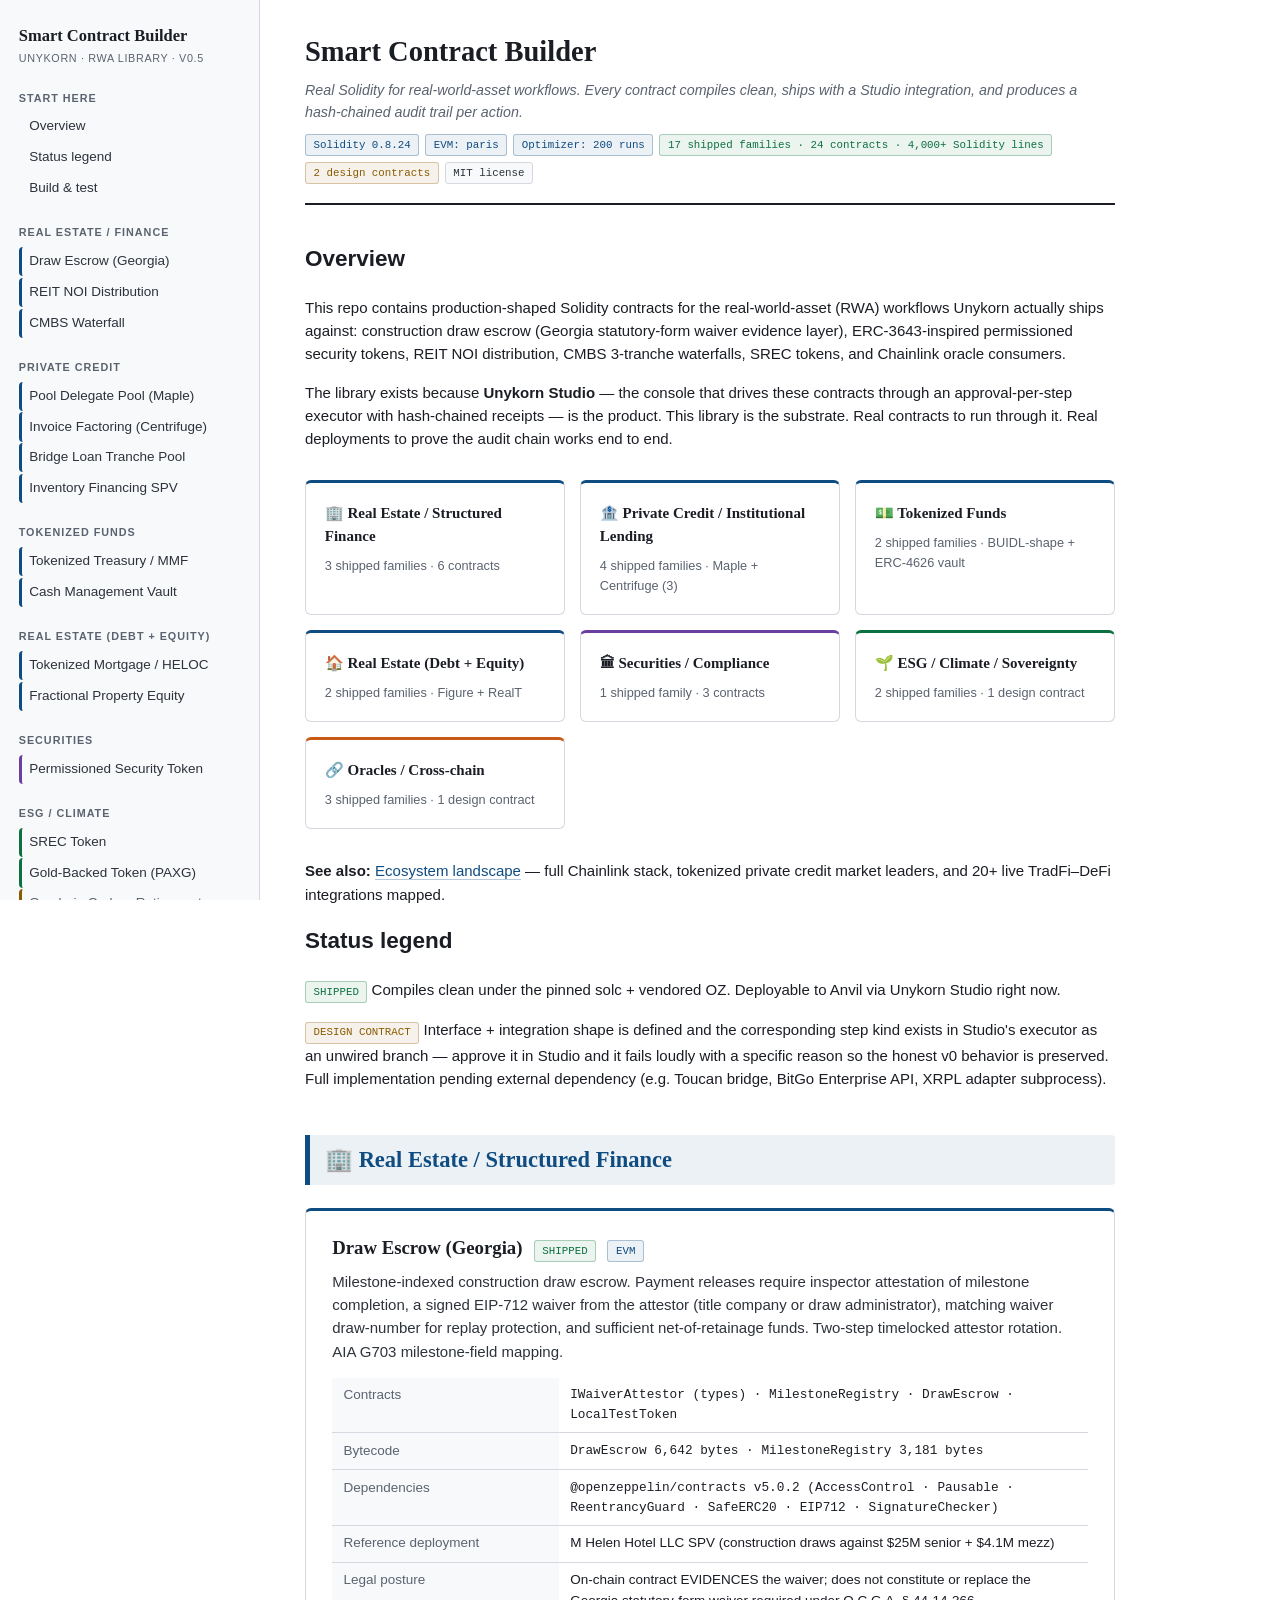
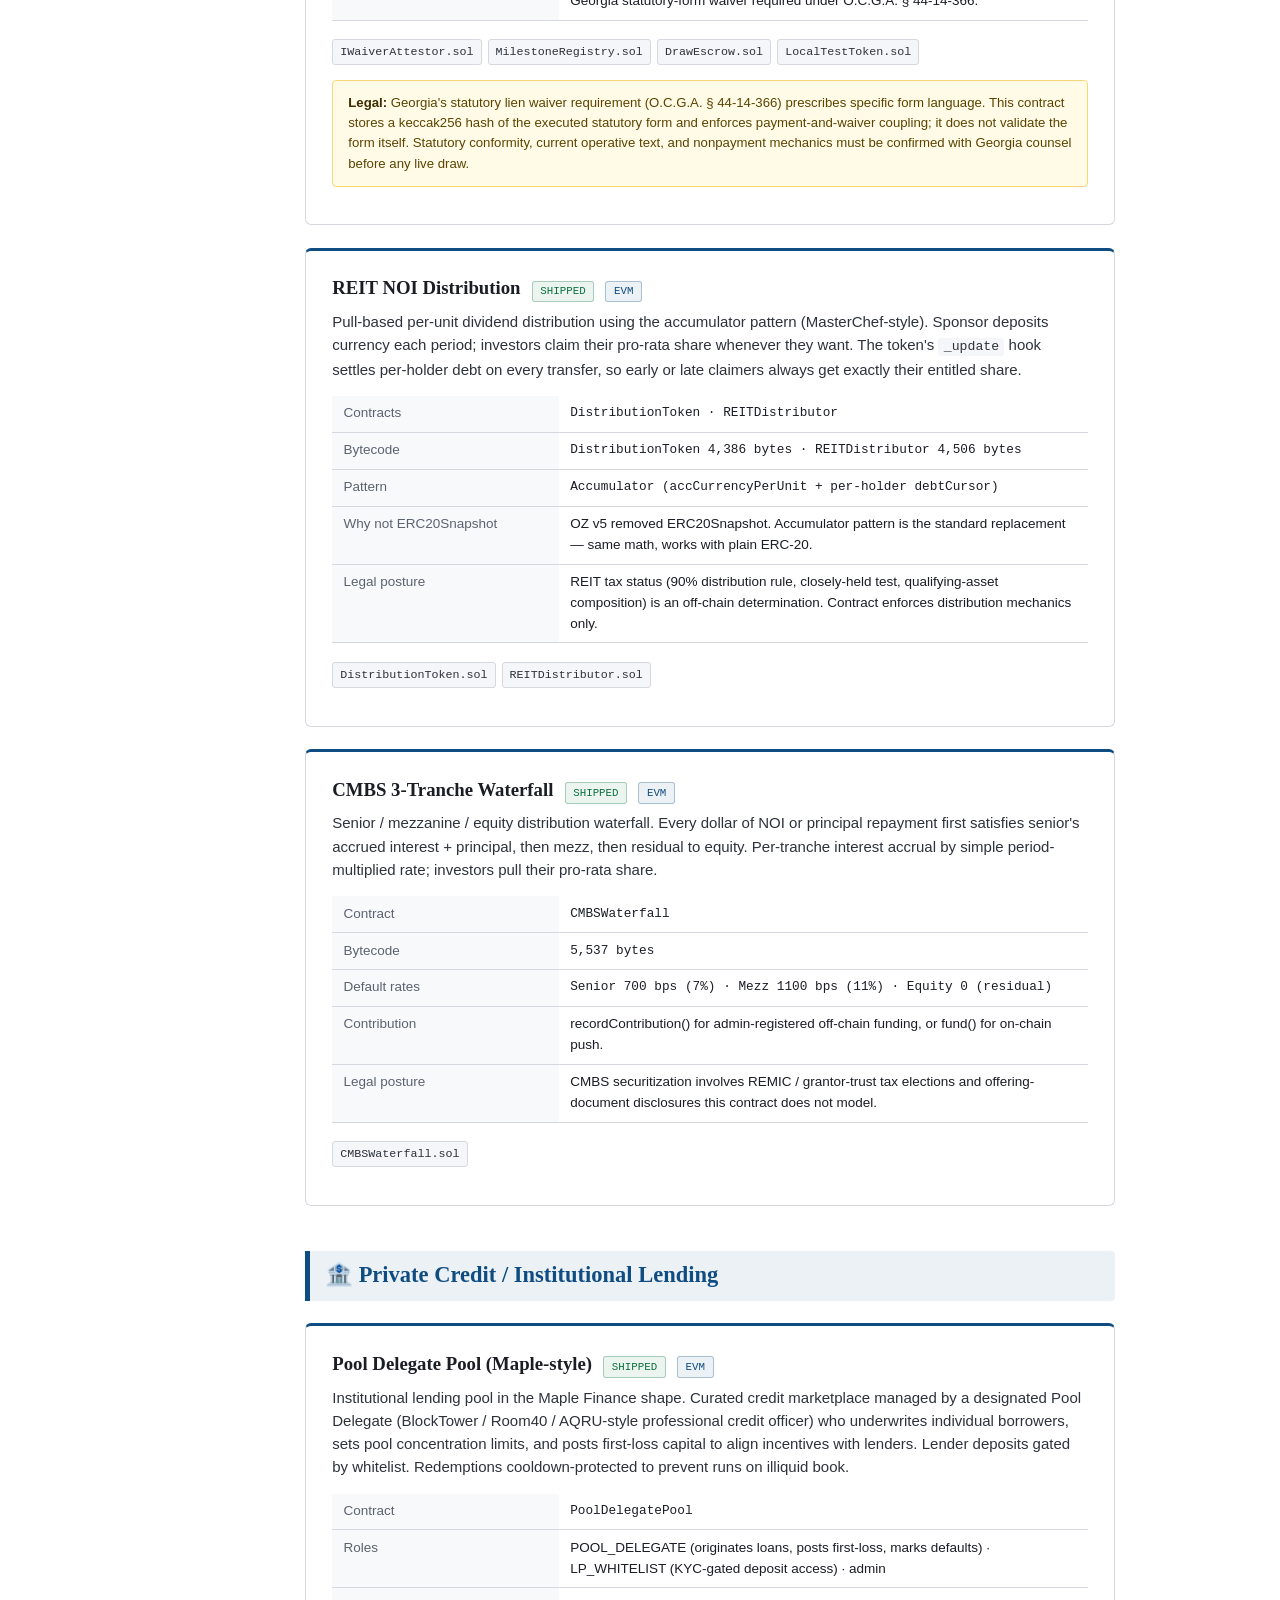
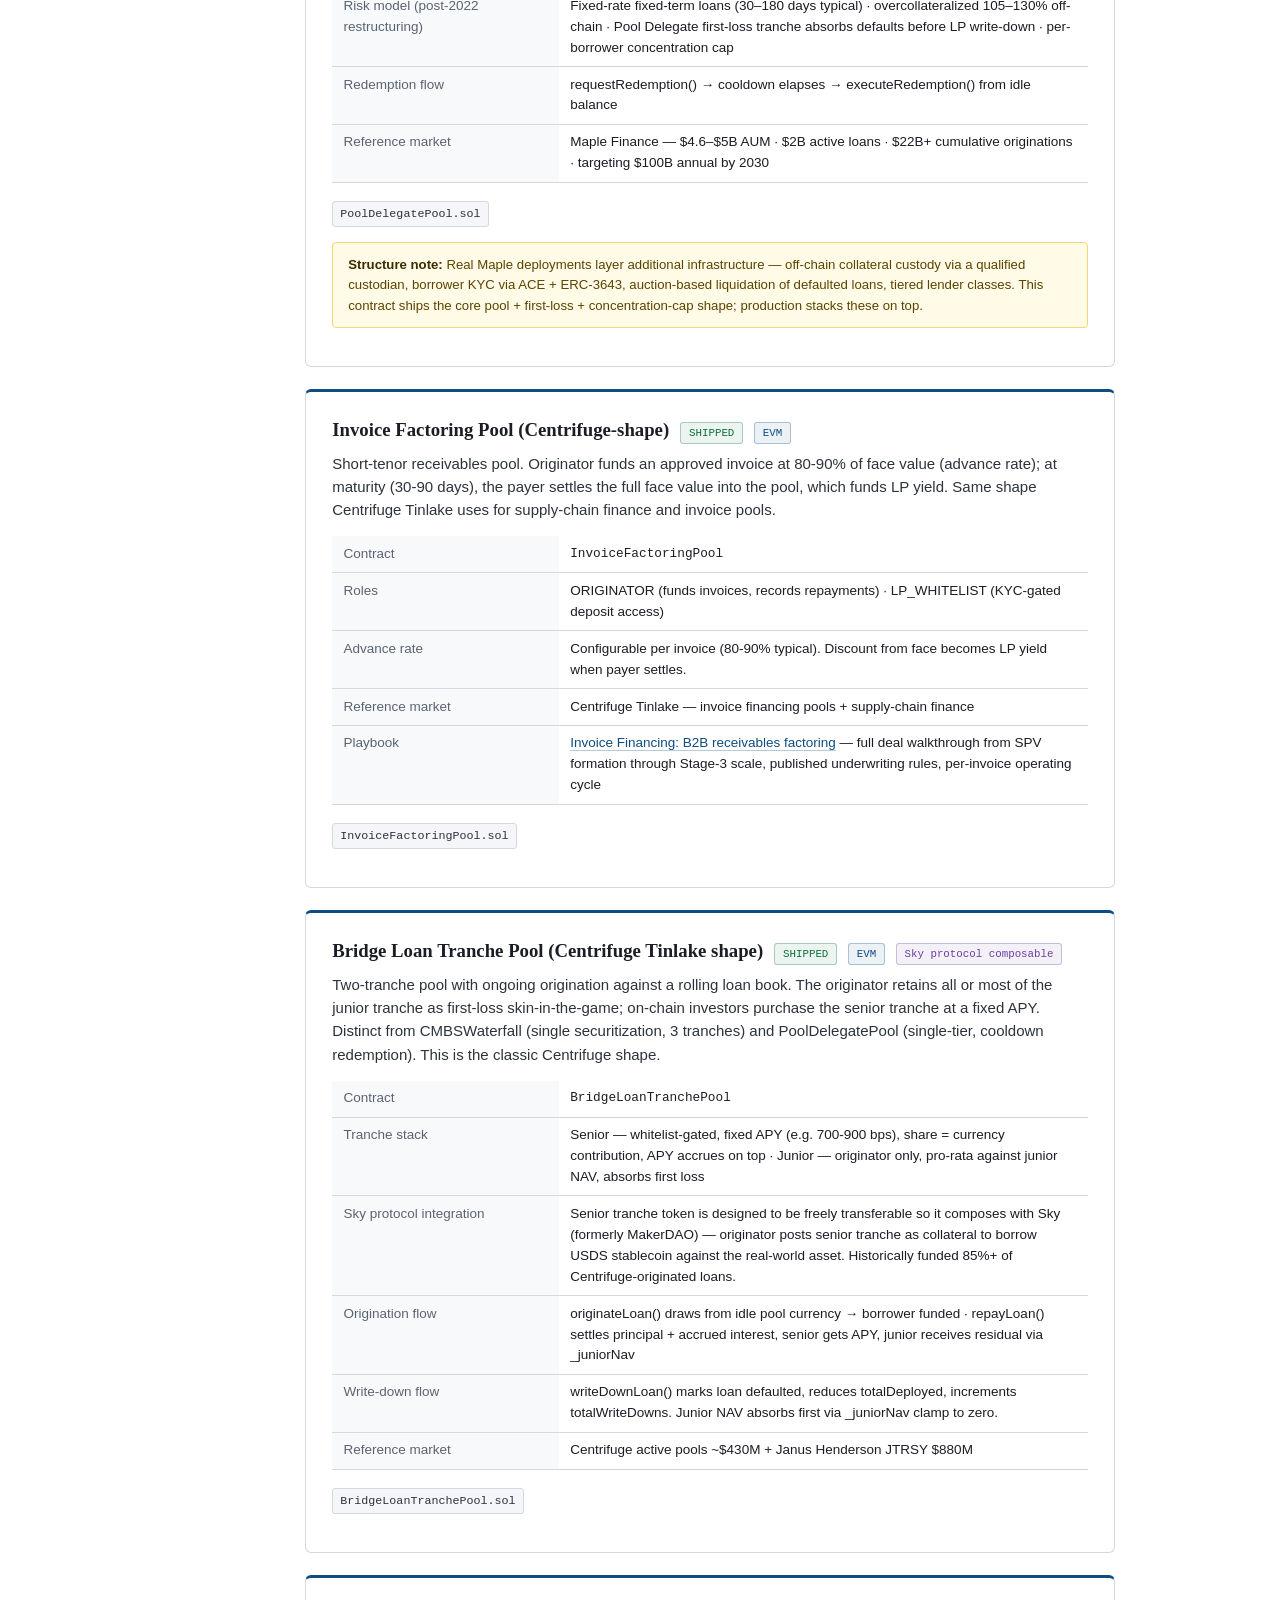
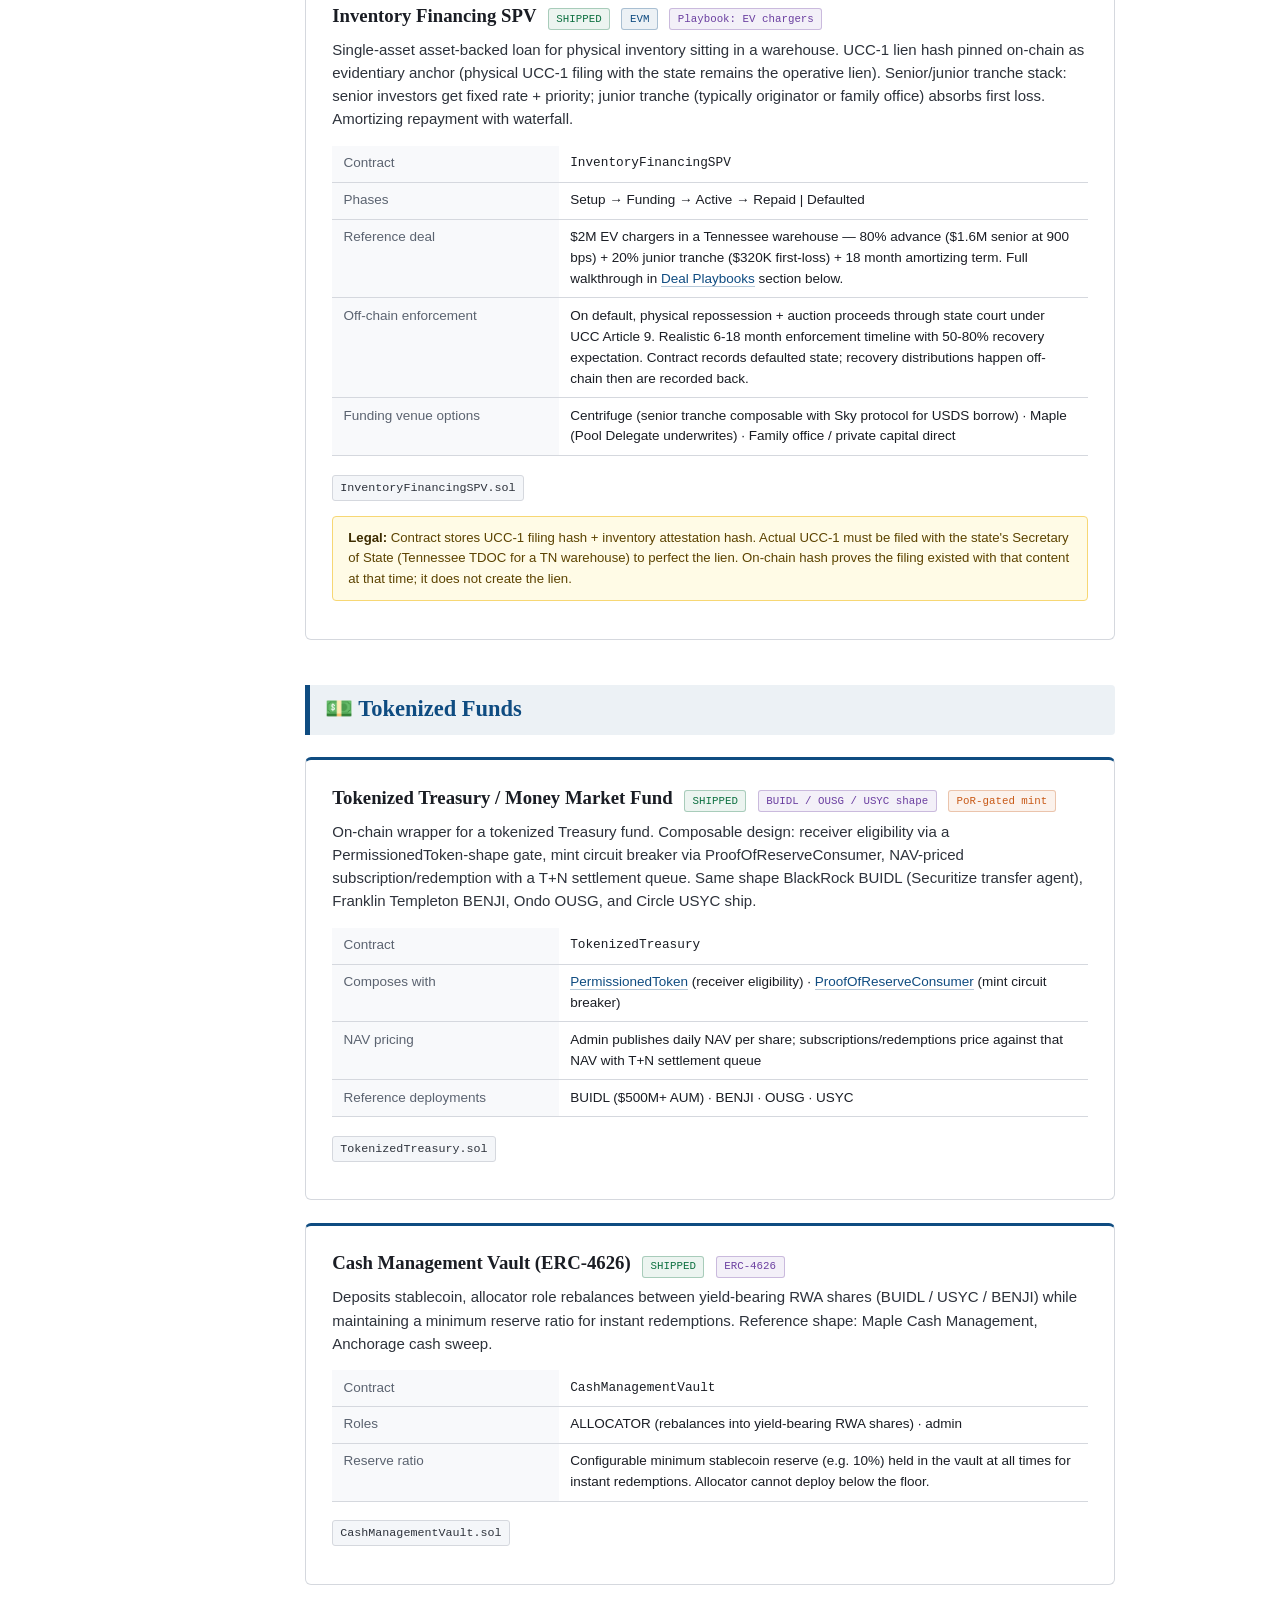
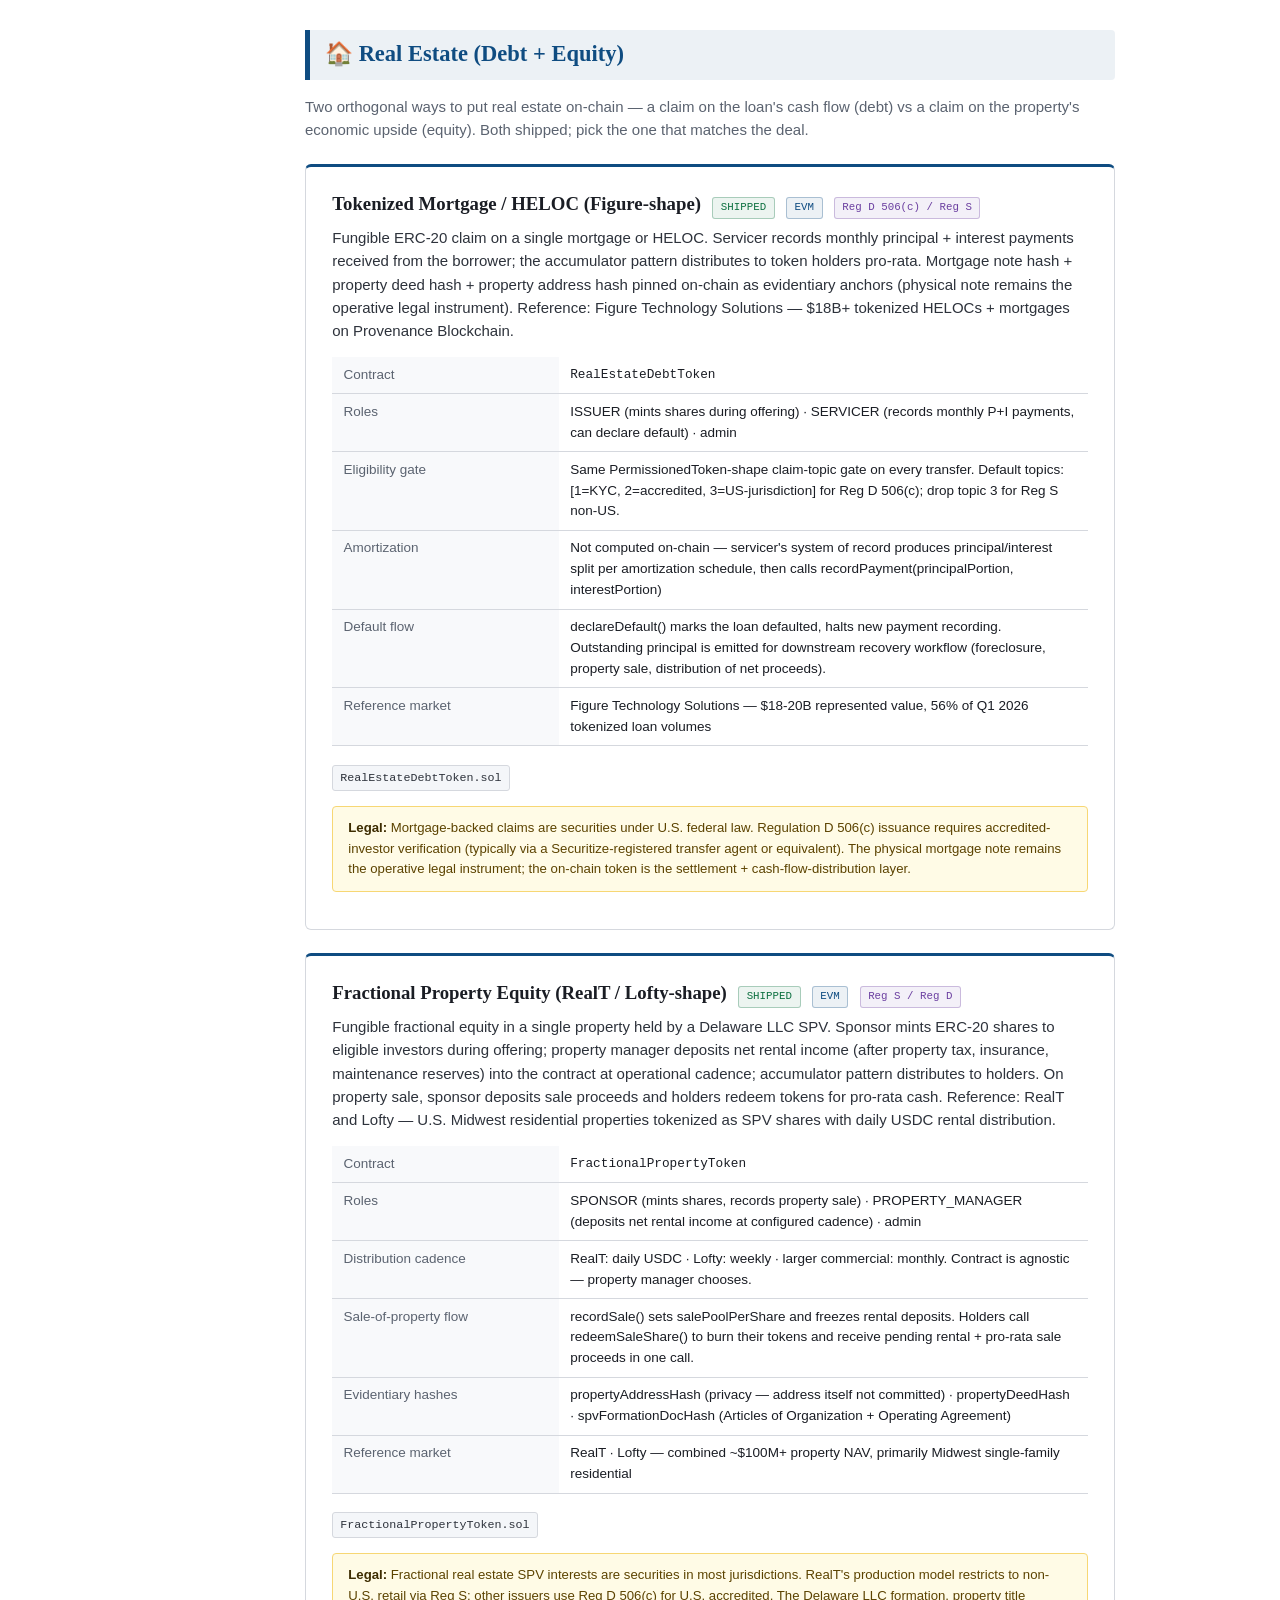
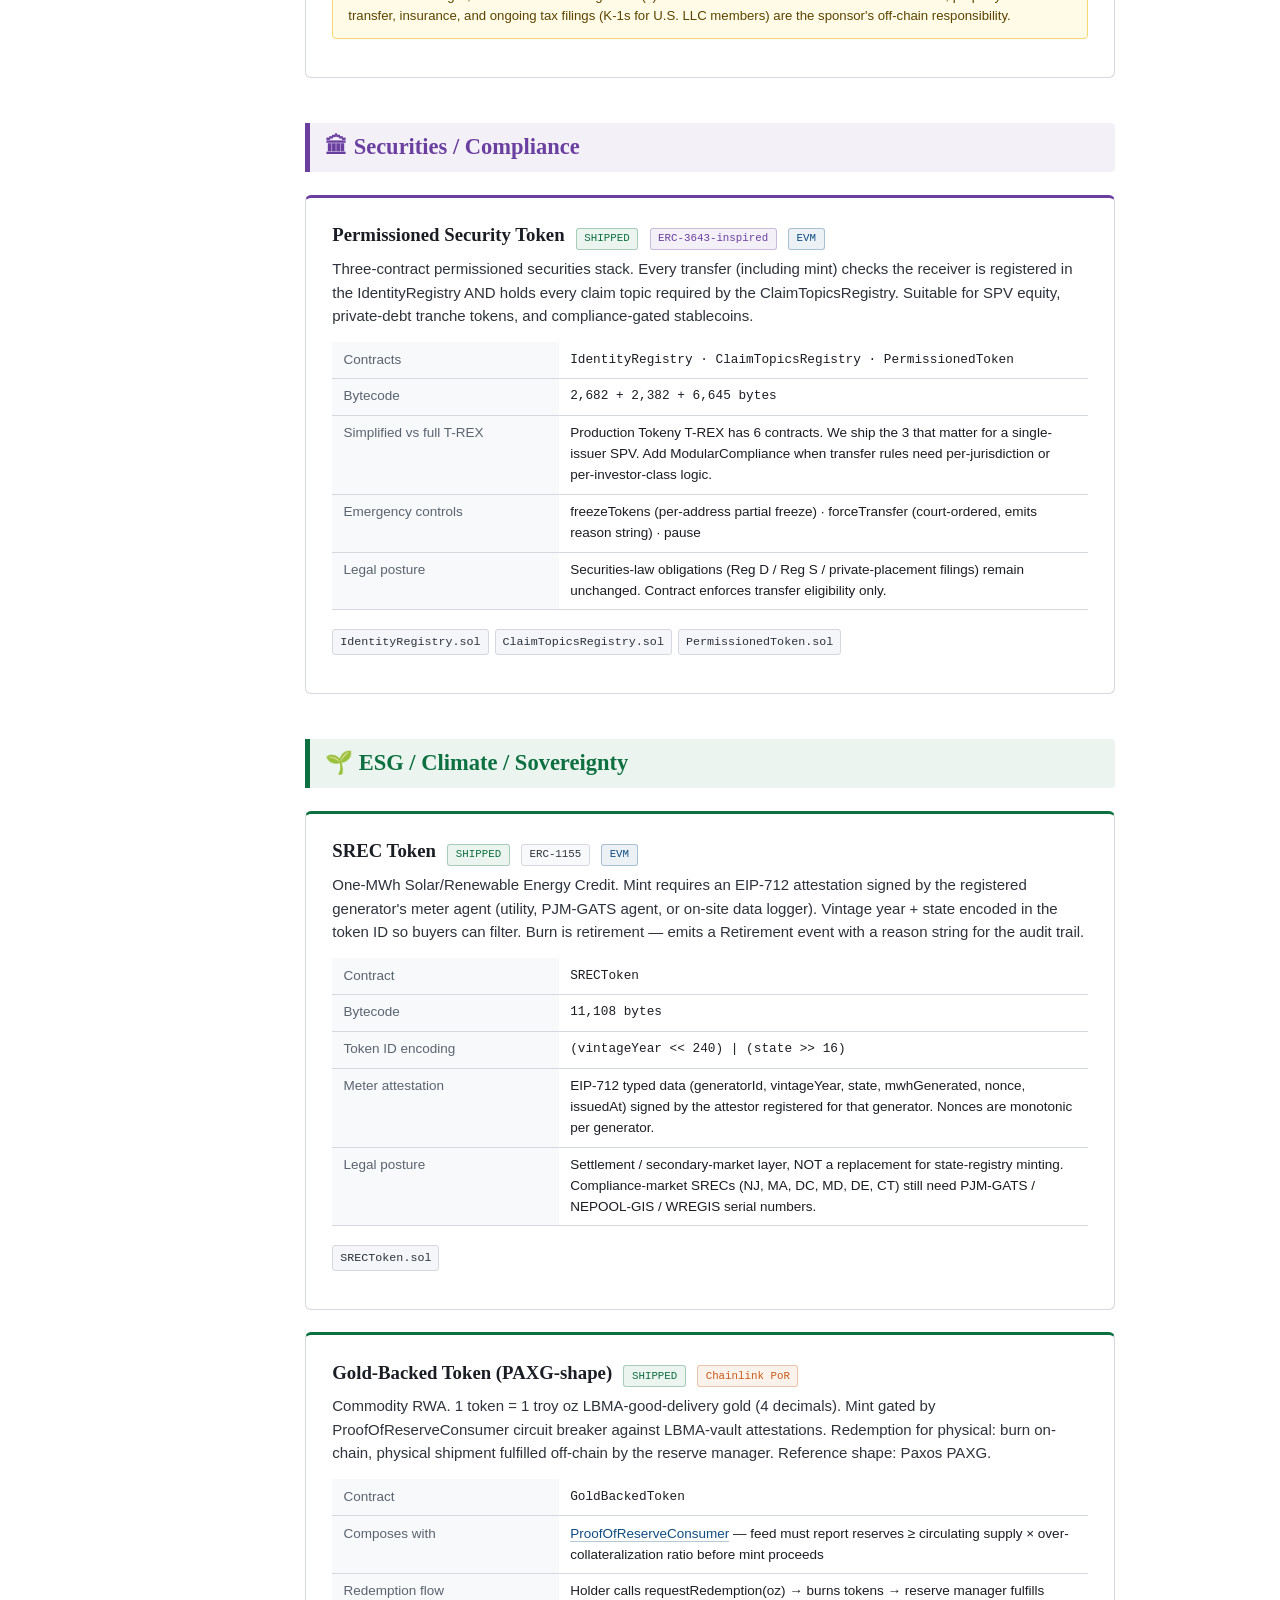
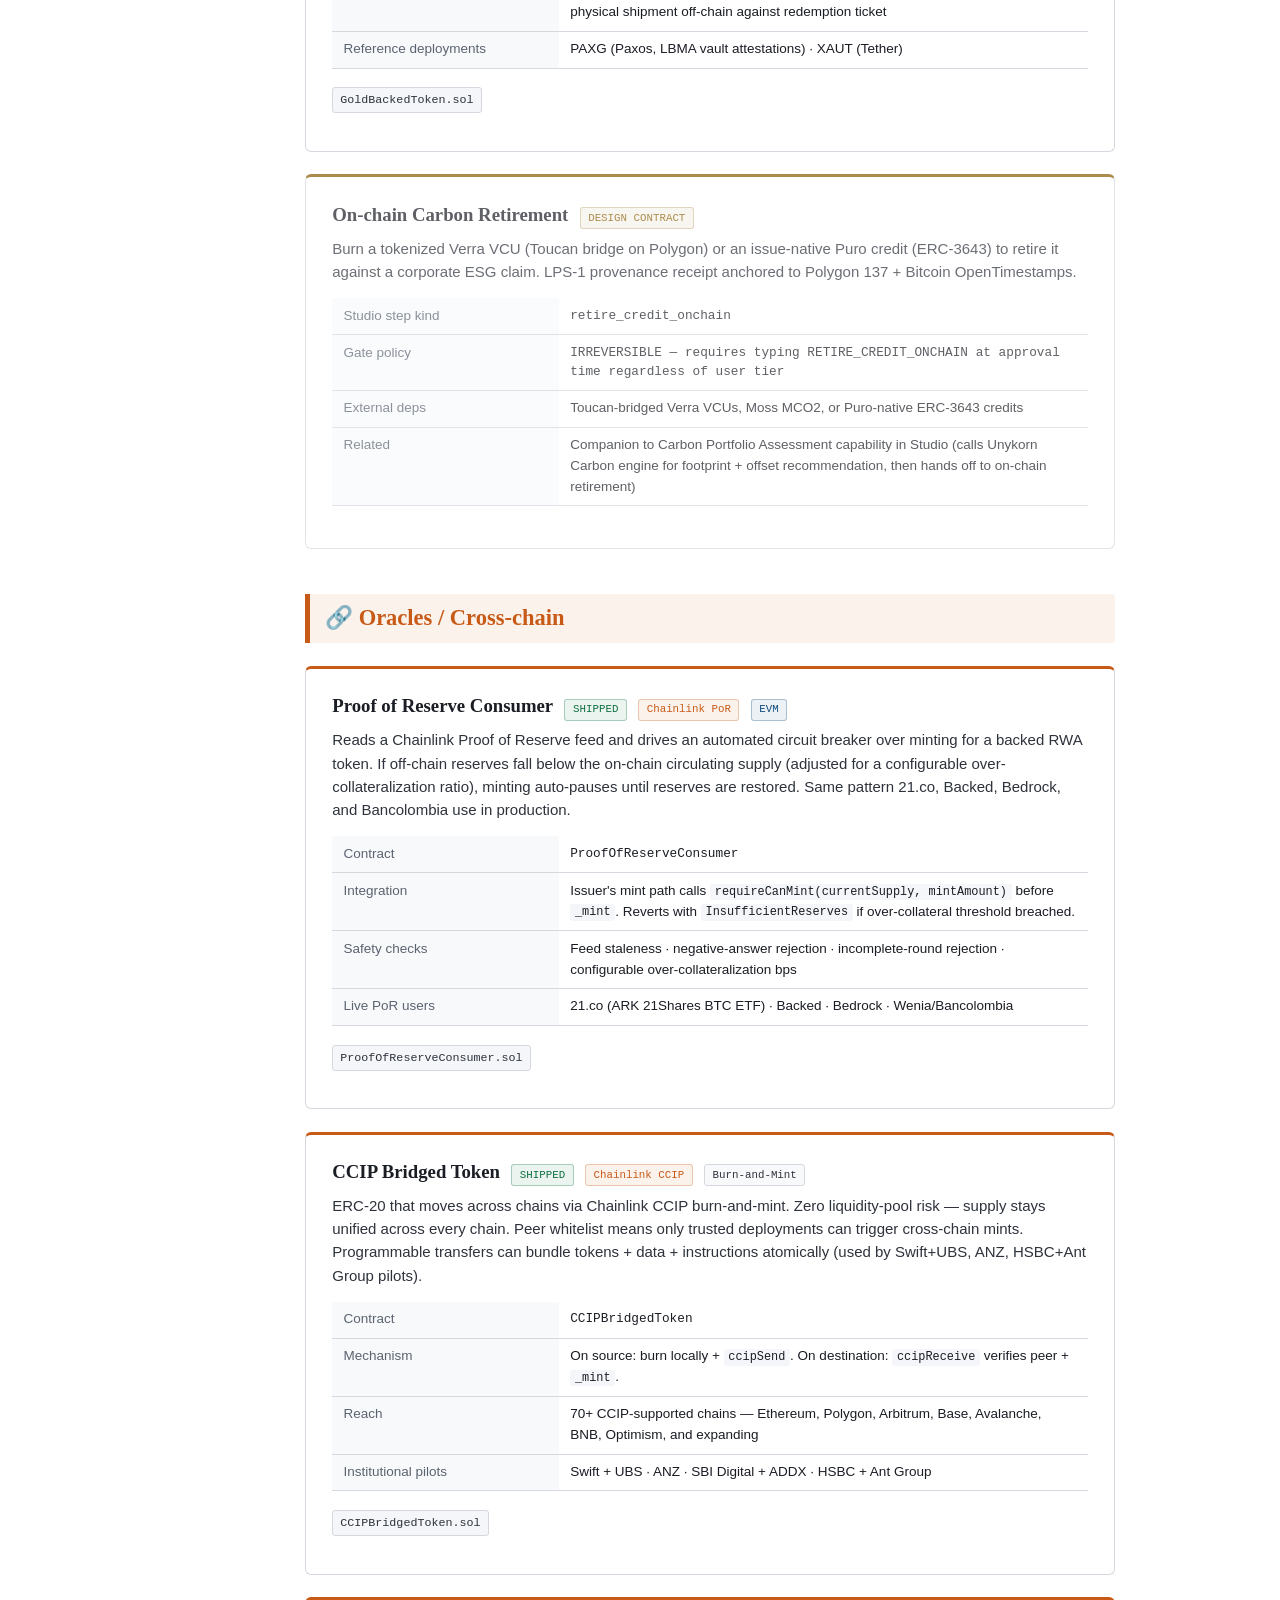
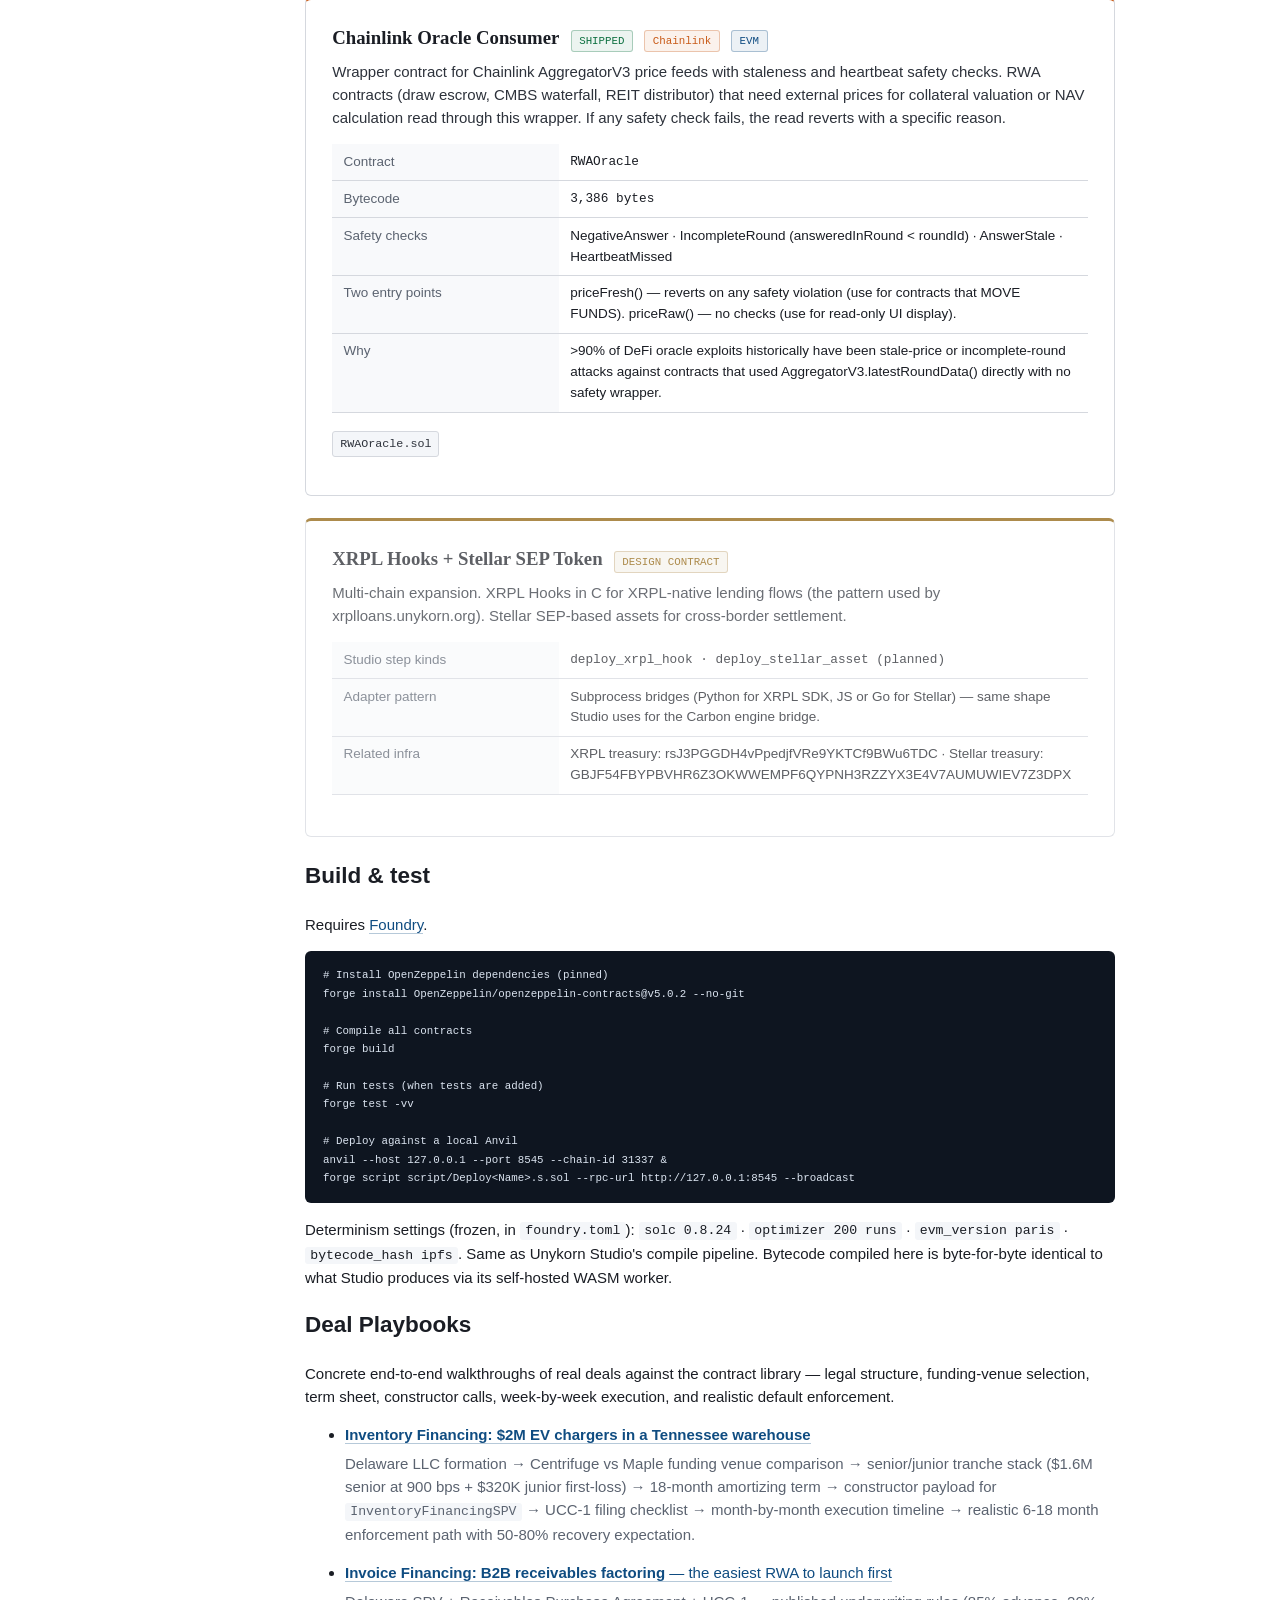
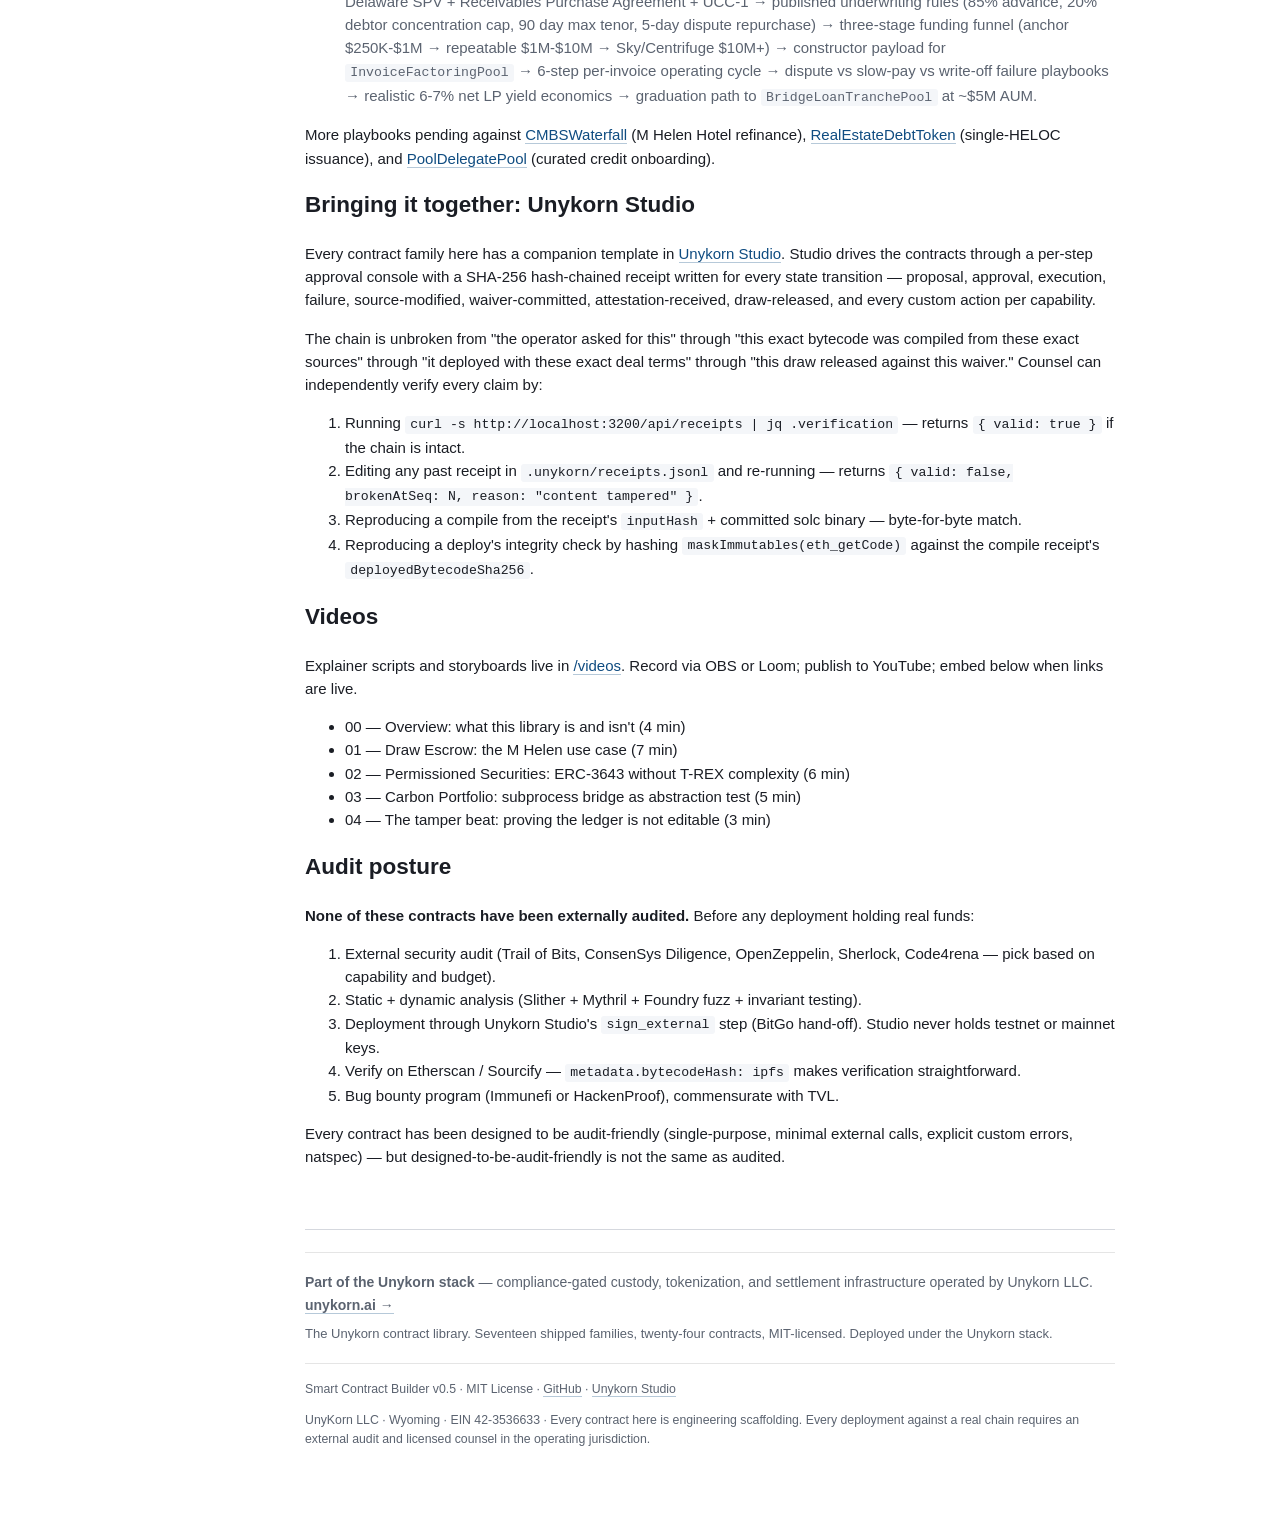
==== commit 3ae09dd5: "docs: add "Part of the Unykorn stack" lockup + top-nav link Ecosystem cross-linking: every sister pr" ====
--- a/docs/index.html
+++ b/docs/index.html
@@ -60,6 +60,7 @@
       <a href="#studio">Unykorn Studio</a>
       <a href="#videos">Videos</a>
       <a href="#audit">Audit posture</a>
+      <a href="https://unykorn.ai" style="opacity:.65;font-size:.9em;margin-top:16px">Unykorn stack ↗</a>
     </nav>
   </aside>
 
@@ -663,6 +664,10 @@
     </p>
 
     <footer class="site-footer">
+      <div style="padding:18px 0;margin-bottom:16px;border-top:1px solid rgba(0,0,0,.1);border-bottom:1px solid rgba(0,0,0,.1);font-size:14px;line-height:1.65">
+        <strong style="font-weight:600">Part of the Unykorn stack</strong> — compliance-gated custody, tokenization, and settlement infrastructure operated by Unykorn LLC. <a href="https://unykorn.ai" style="font-weight:600">unykorn.ai →</a>
+        <div style="margin-top:6px;color:var(--muted, #555);font-size:13px">The Unykorn contract library. Seventeen shipped families, twenty-four contracts, MIT-licensed. Deployed under the Unykorn stack.</div>
+      </div>
       <p>
         Smart Contract Builder v0.5 · MIT License · <a href="https://github.com/FTHTrading/smart-contract-builder">GitHub</a> · <a href="https://github.com/FTHTrading/unykorn-studio">Unykorn Studio</a>
       </p>
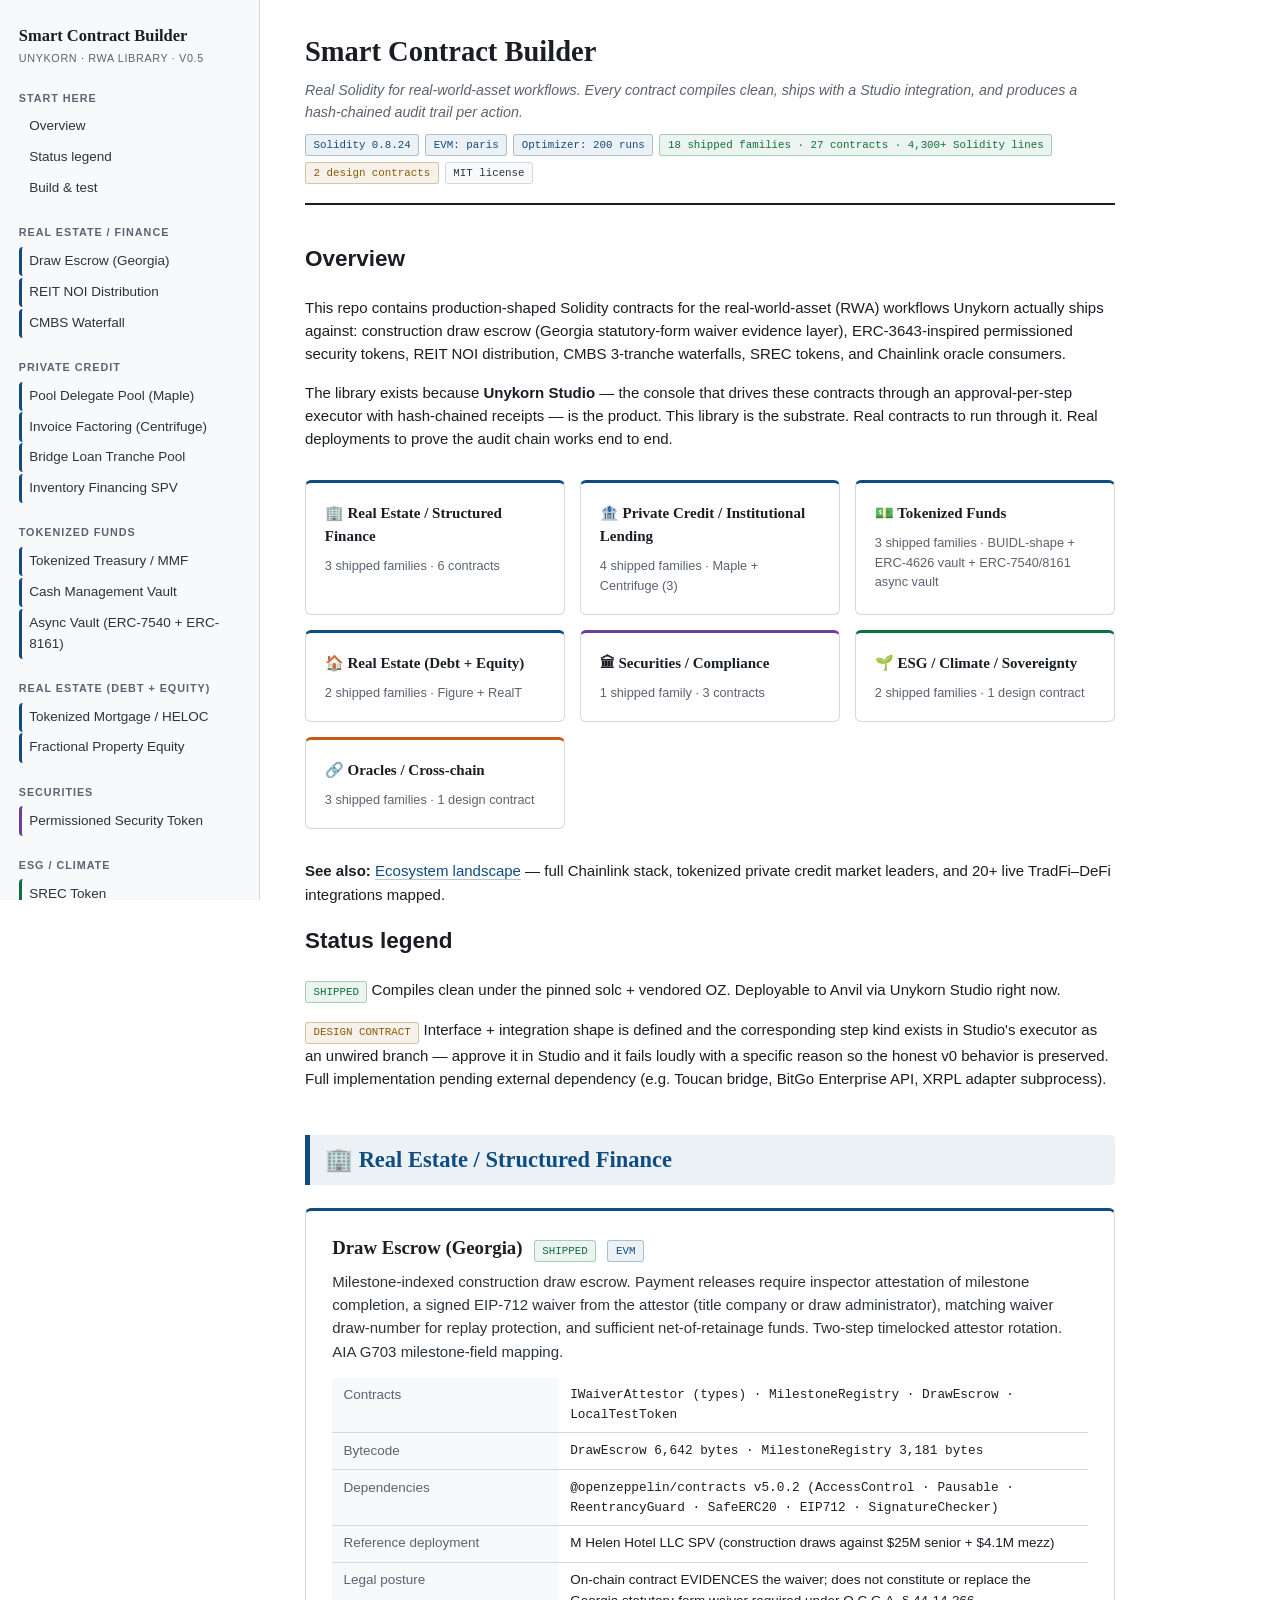
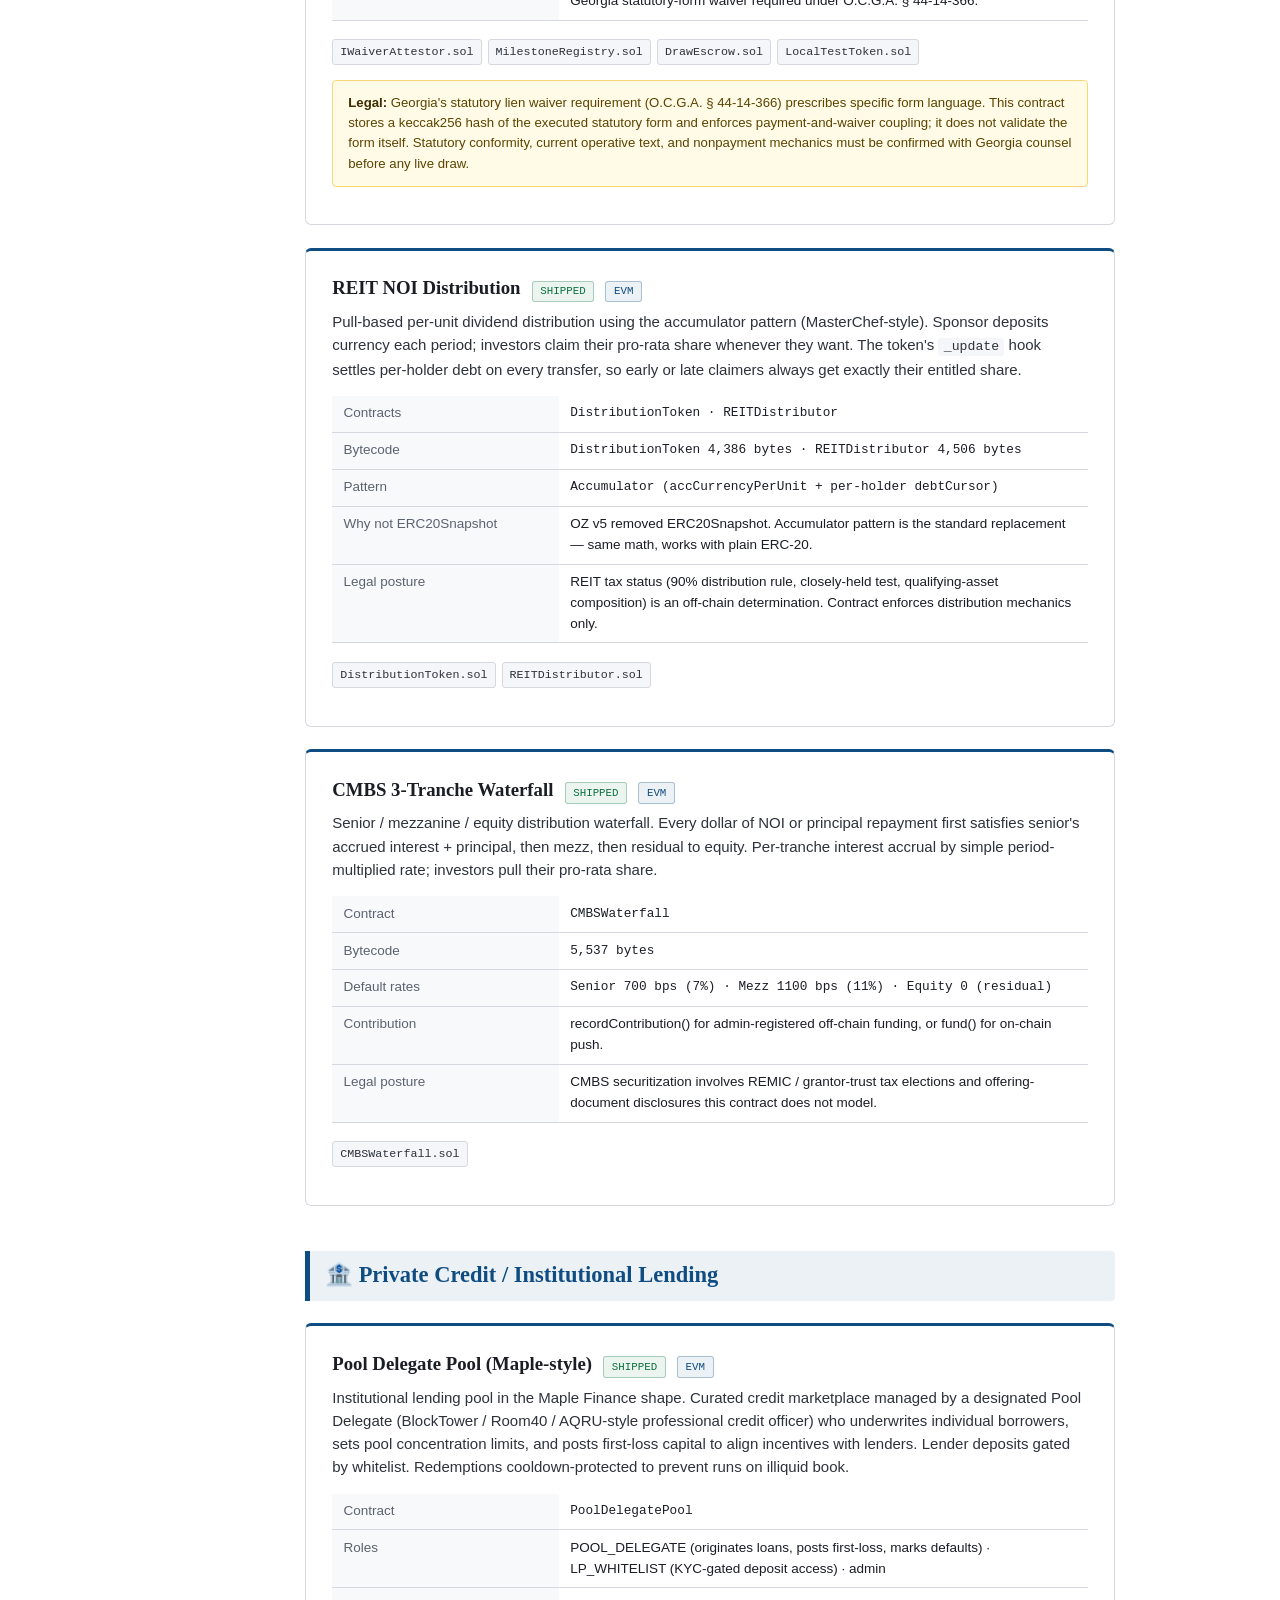
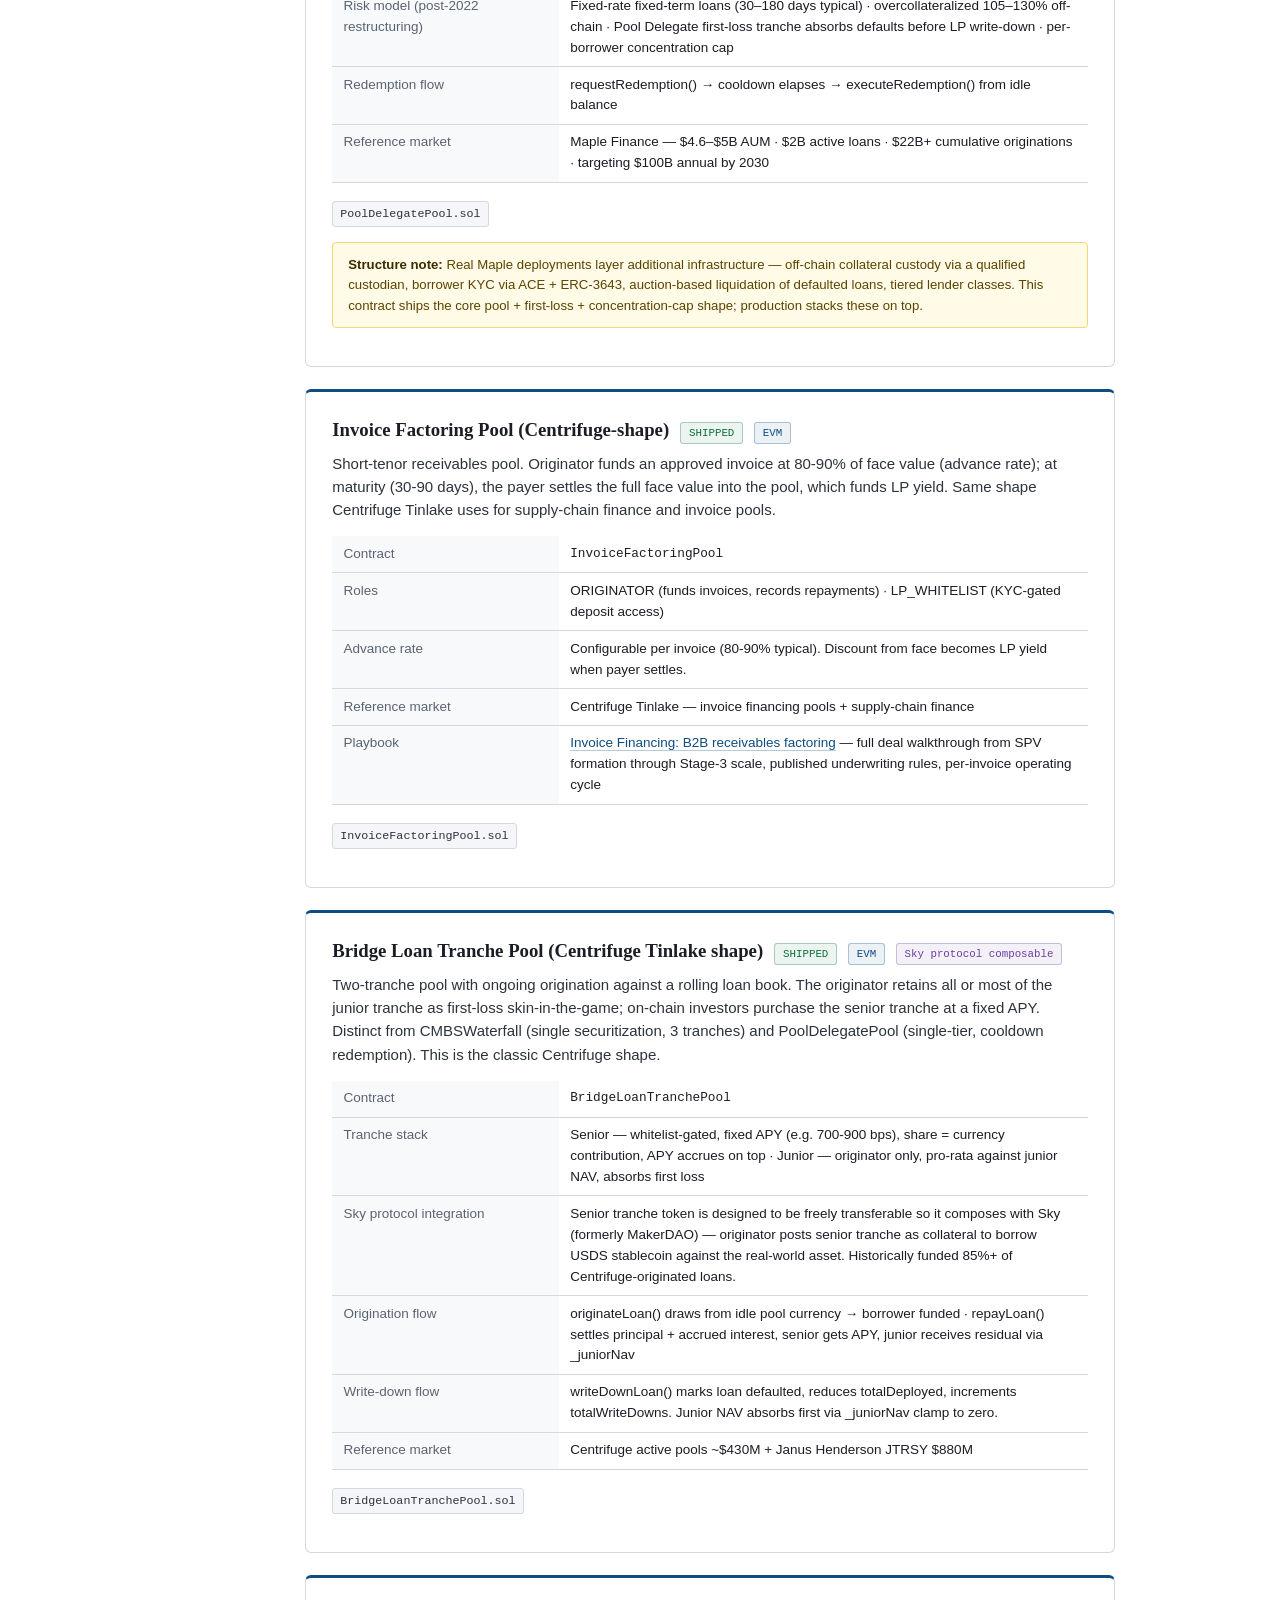
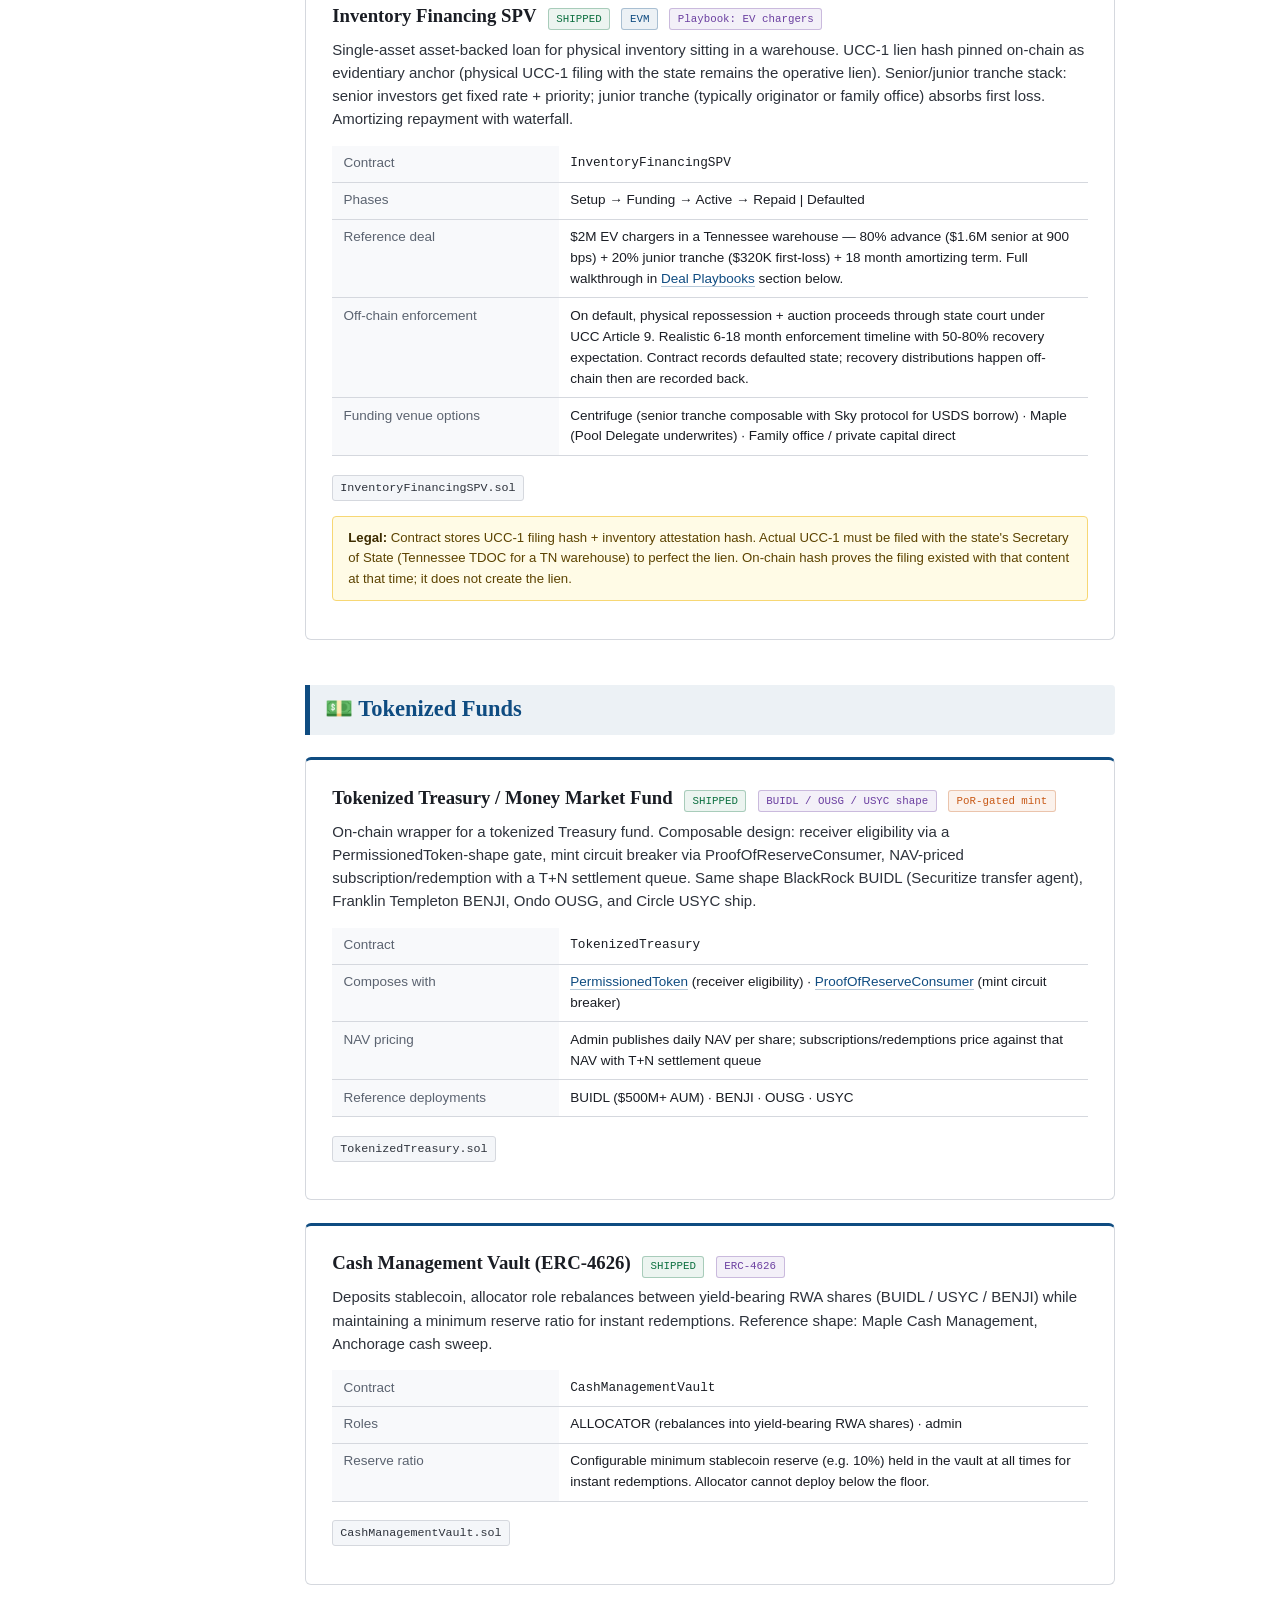
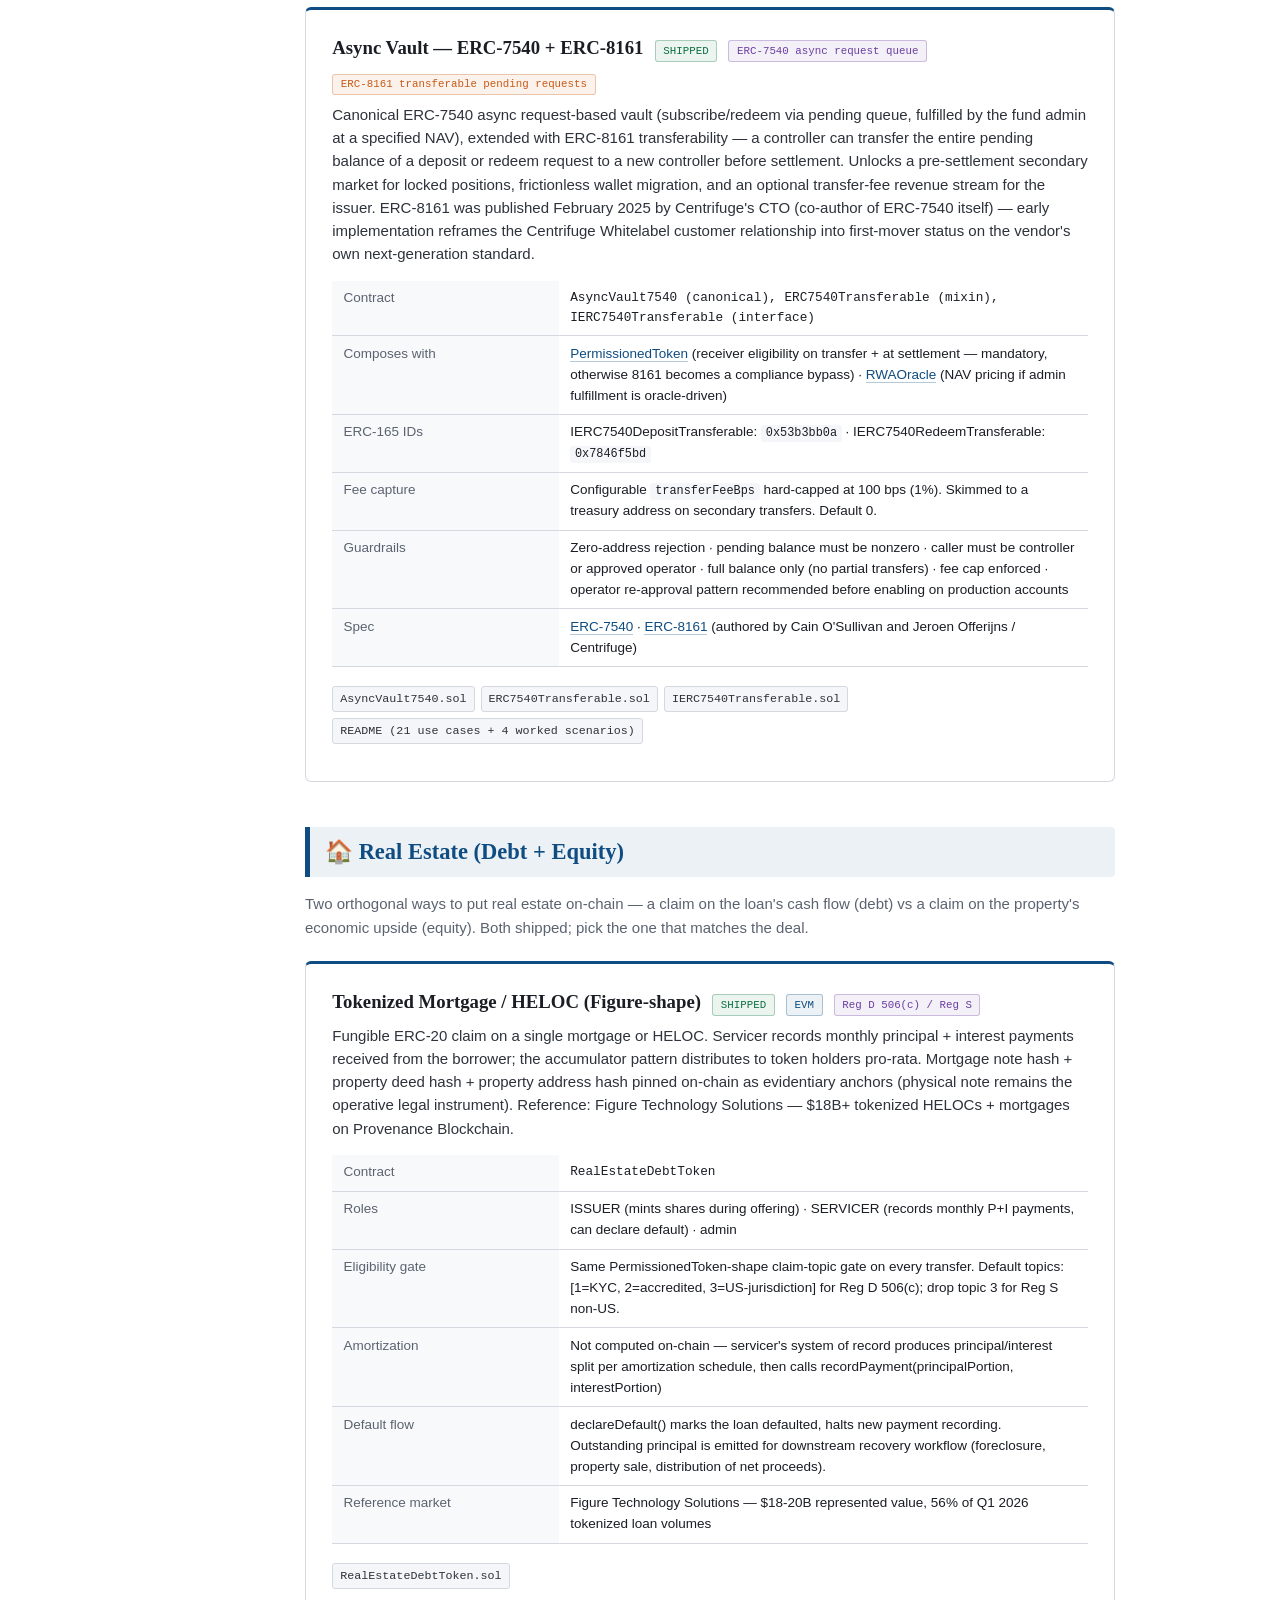
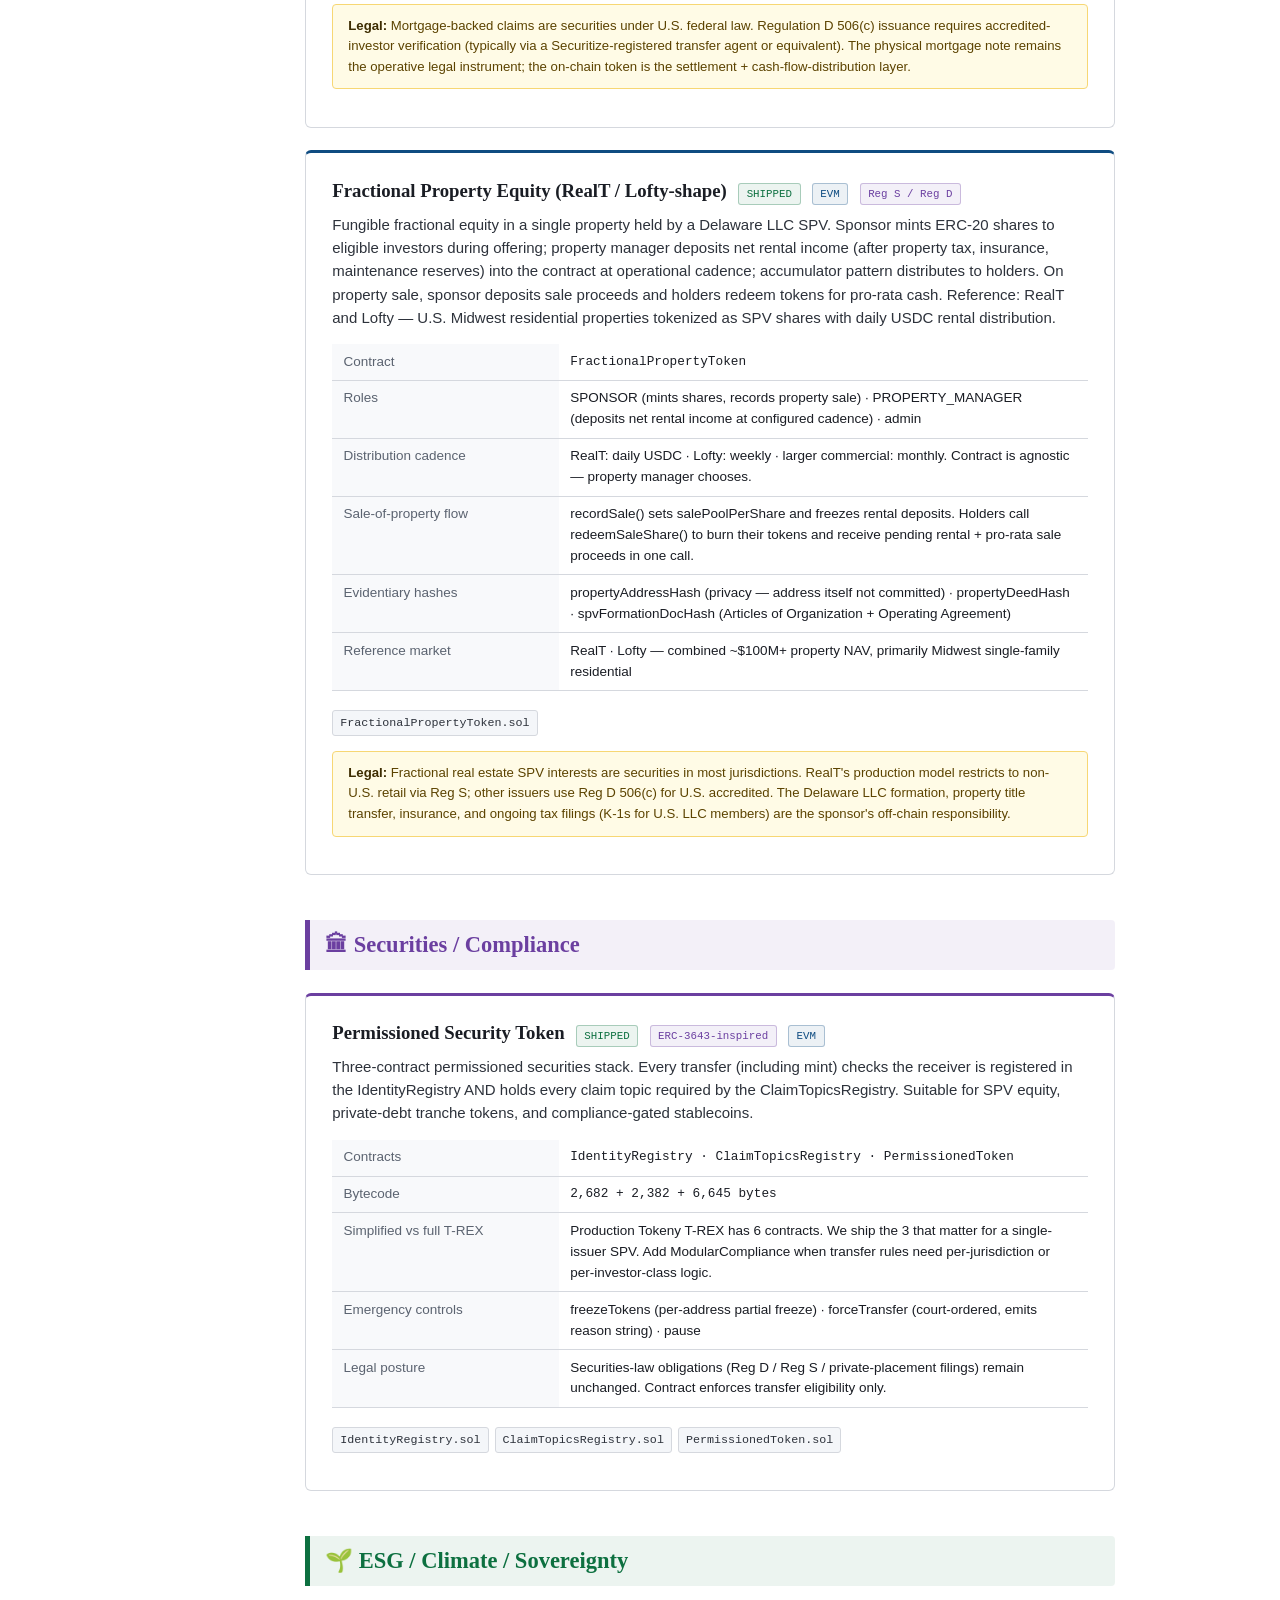
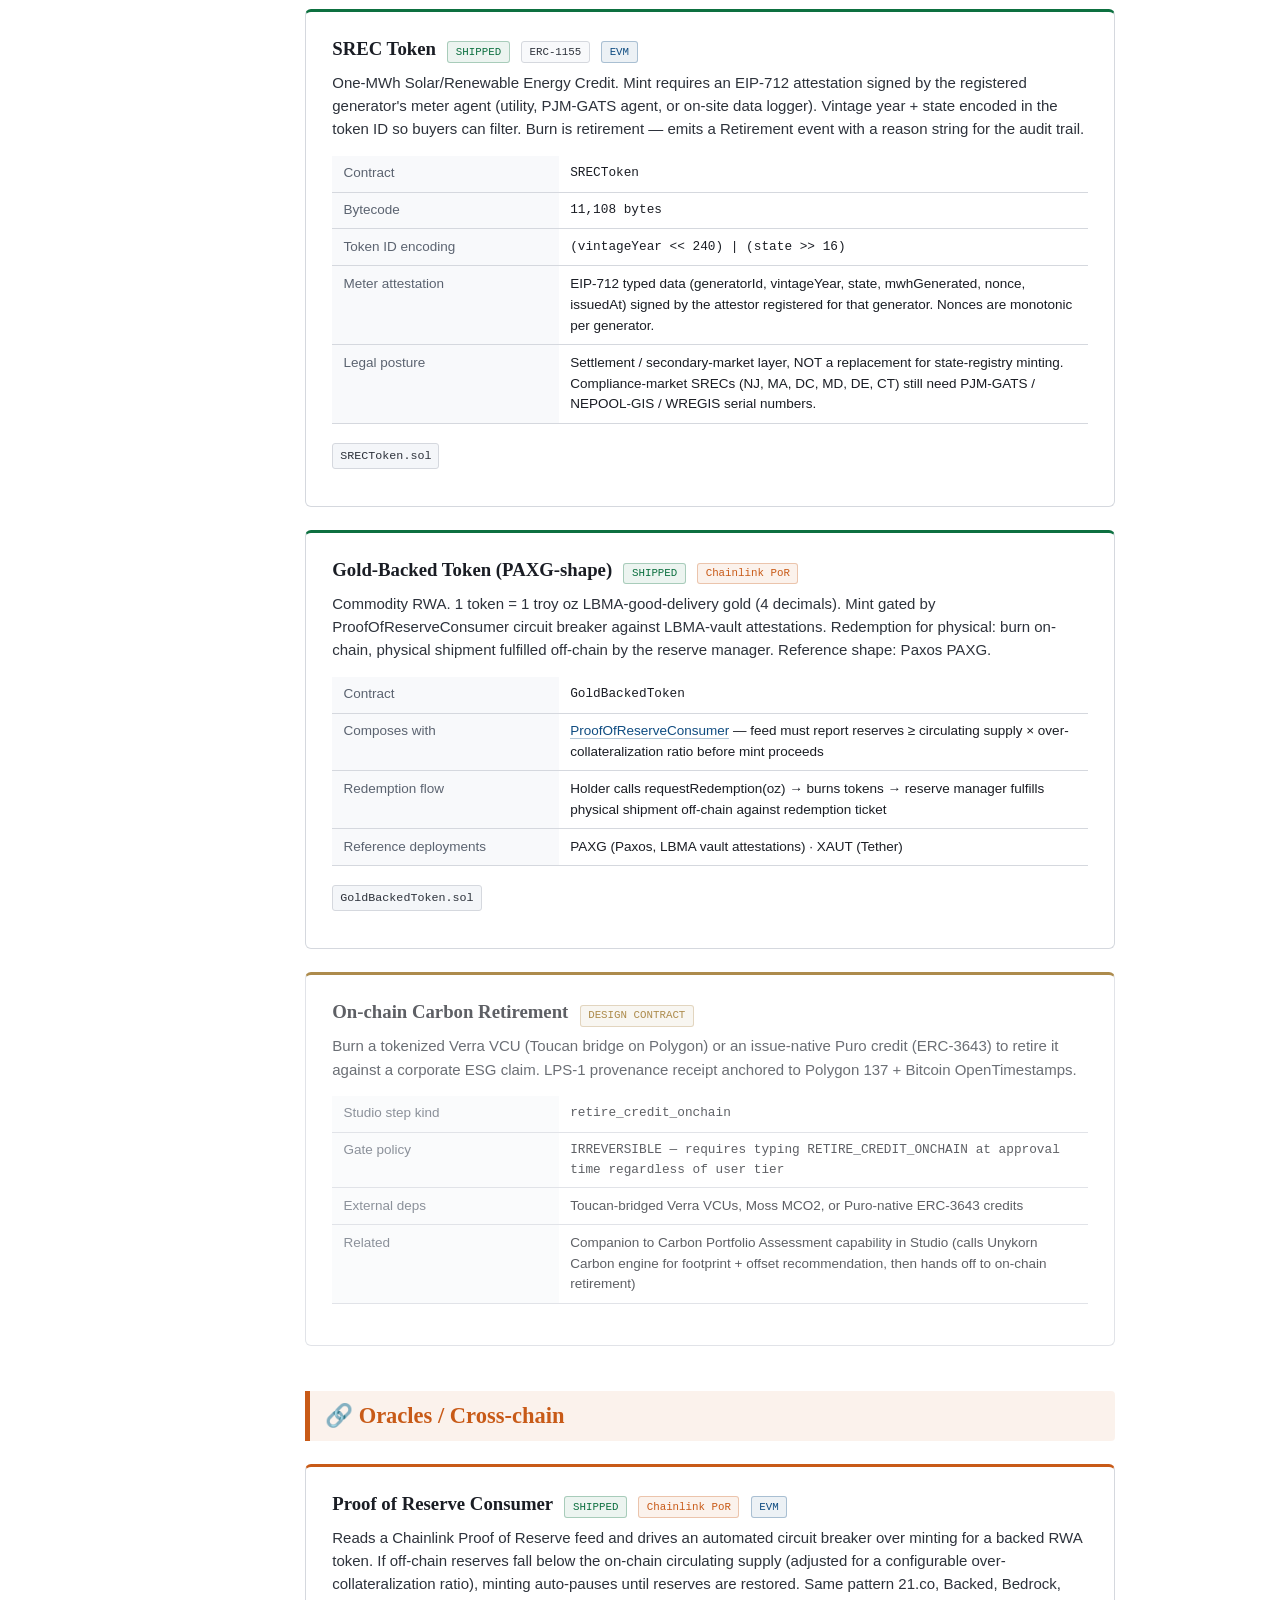
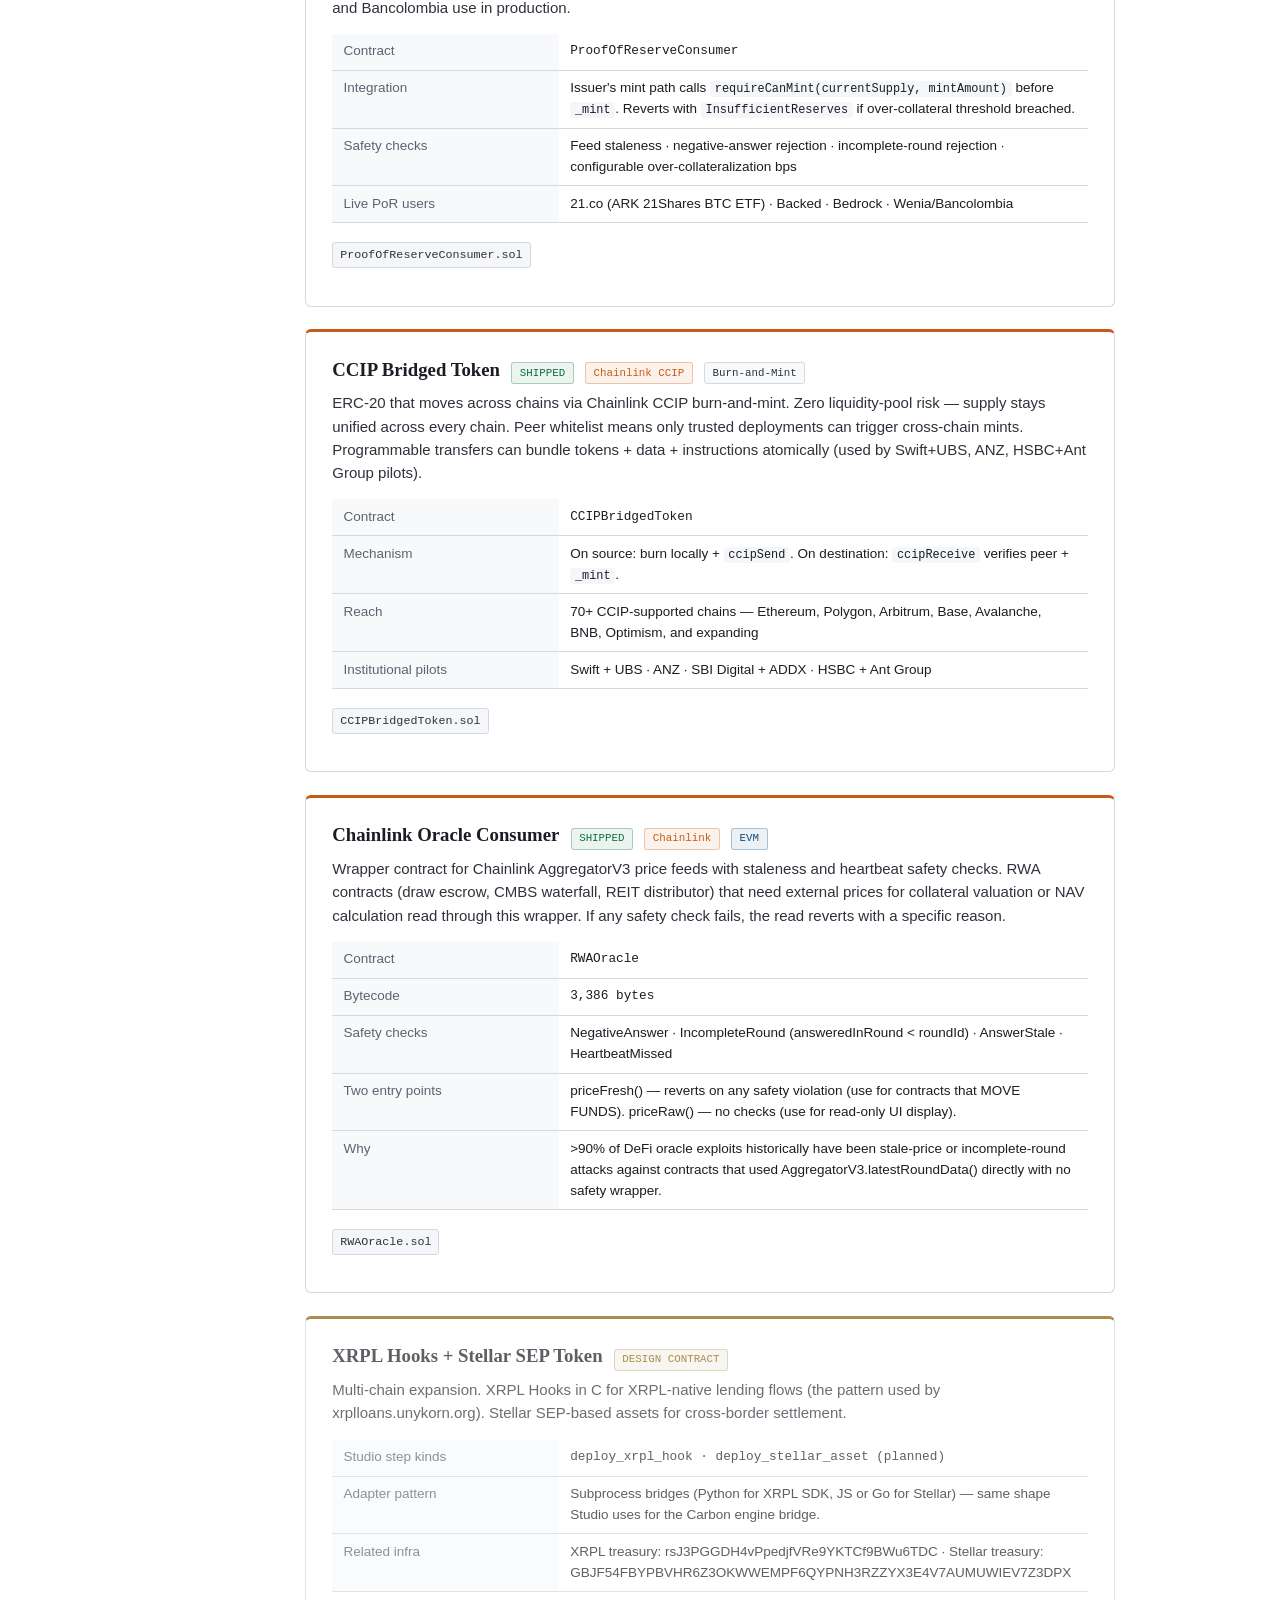
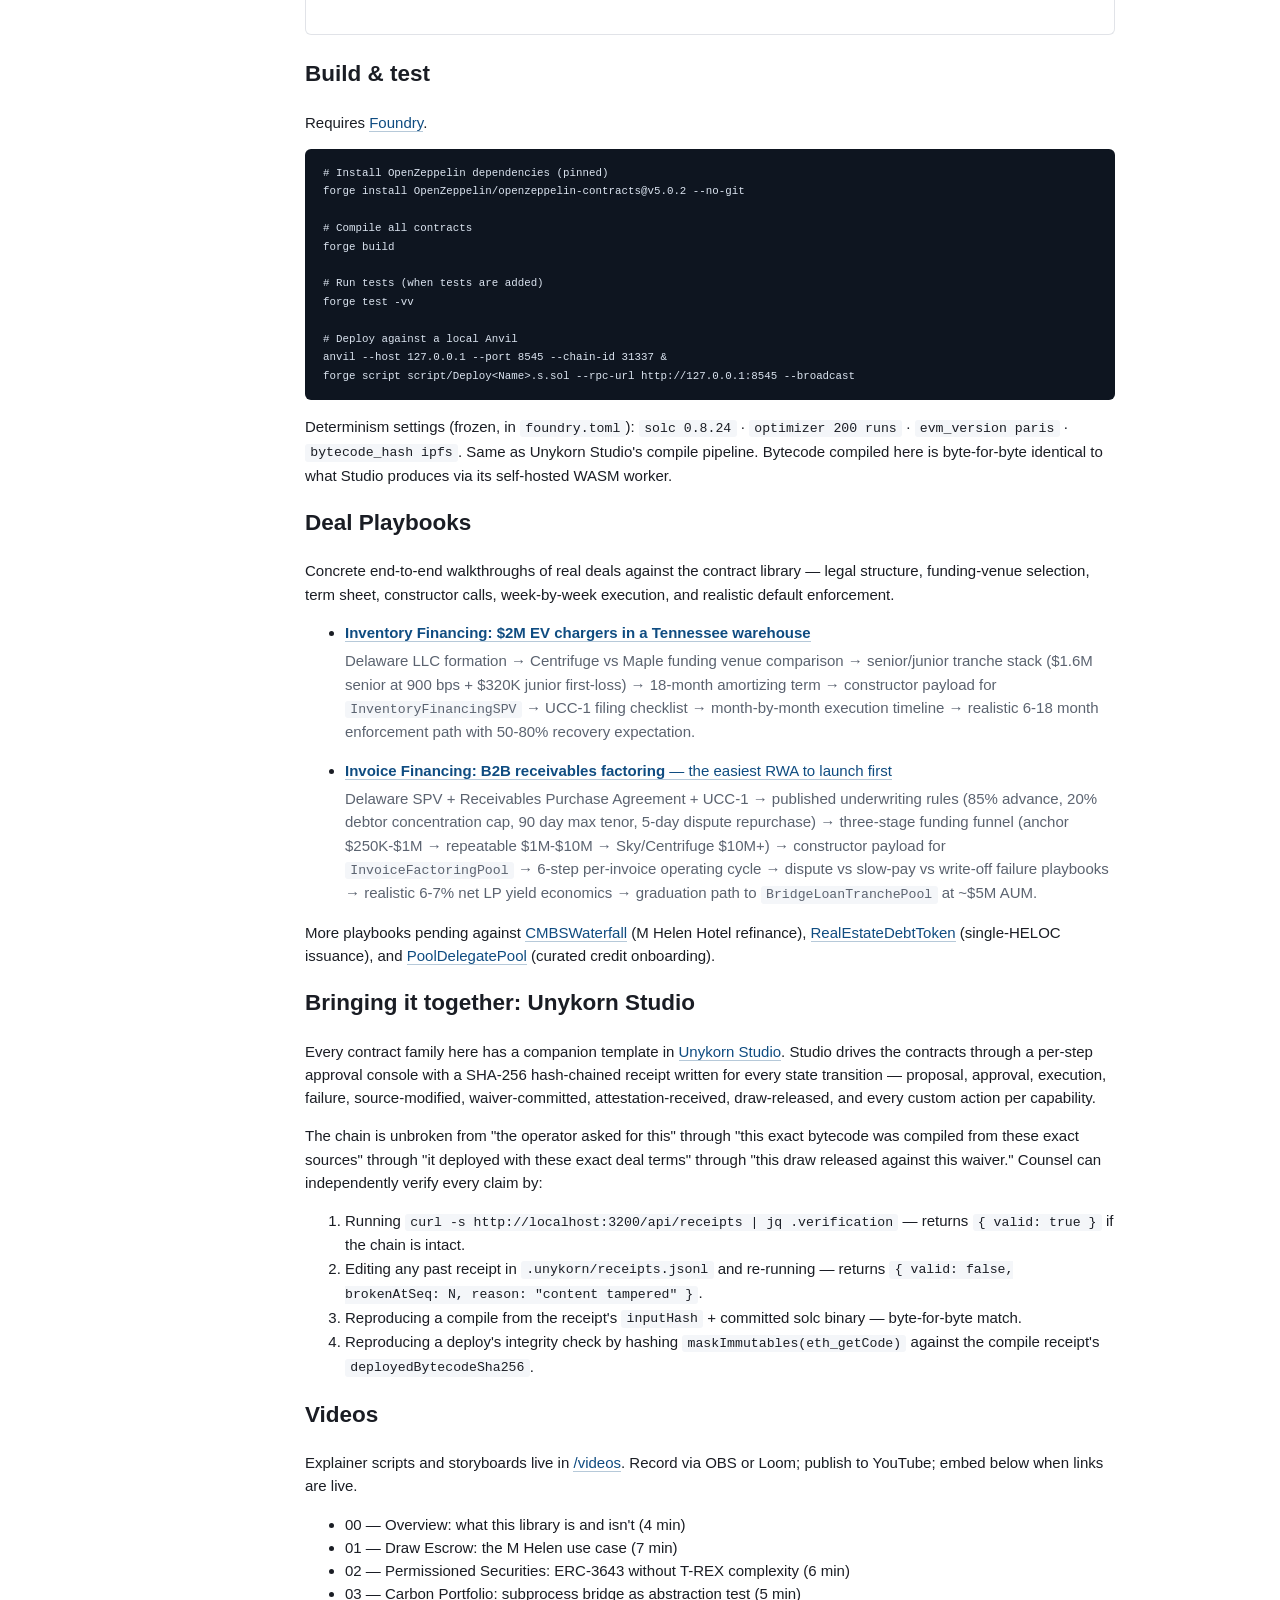
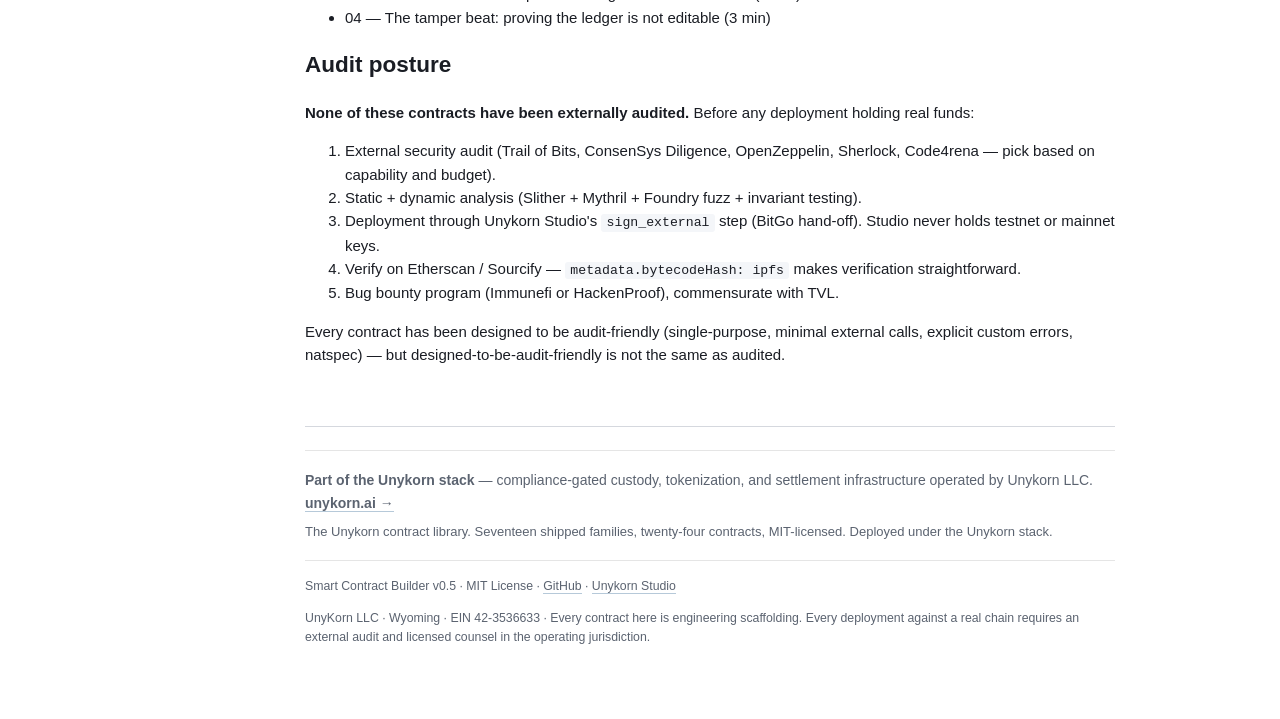
==== commit 637a6973: "feat: integrate process-G stage-gate verification and ops receipts ledger" ====
--- a/docs/index.html
+++ b/docs/index.html
@@ -34,6 +34,7 @@
       <h3>Tokenized Funds</h3>
       <a href="#tokenized-treasury" class="cat-re">Tokenized Treasury / MMF</a>
       <a href="#cash-management-vault" class="cat-re">Cash Management Vault</a>
+      <a href="#async-vault-7540" class="cat-re">Async Vault (ERC-7540 + ERC-8161)</a>
 
       <h3>Real Estate (Debt + Equity)</h3>
       <a href="#real-estate-debt-token" class="cat-re">Tokenized Mortgage / HELOC</a>
@@ -73,7 +74,7 @@
         <span class="badge b-nav">Solidity 0.8.24</span>
         <span class="badge b-nav">EVM: paris</span>
         <span class="badge b-nav">Optimizer: 200 runs</span>
-        <span class="badge b-green">17 shipped families · 24 contracts · 4,000+ Solidity lines</span>
+        <span class="badge b-green">18 shipped families · 27 contracts · 4,300+ Solidity lines</span>
         <span class="badge b-amber">2 design contracts</span>
         <span class="badge">MIT license</span>
       </div>
@@ -99,7 +100,7 @@
         </div>
         <div class="category-card cat-re">
           <h4>💵 Tokenized Funds</h4>
-          <div class="count">2 shipped families · BUIDL-shape + ERC-4626 vault</div>
+          <div class="count">3 shipped families · BUIDL-shape + ERC-4626 vault + ERC-7540/8161 async vault</div>
         </div>
         <div class="category-card cat-re">
           <h4>🏠 Real Estate (Debt + Equity)</h4>
@@ -346,6 +347,32 @@
       </table>
       <div class="file-list">
         <a href="https://github.com/FTHTrading/smart-contract-builder/tree/main/contracts/rwa/cash-management/CashManagementVault.sol">CashManagementVault.sol</a>
+      </div>
+    </article>
+
+    <article class="contract cat-re" id="async-vault-7540">
+      <div class="contract-header">
+        <h3>Async Vault — ERC-7540 + ERC-8161</h3>
+        <span class="badge b-green">SHIPPED</span>
+        <span class="badge b-purple">ERC-7540 async request queue</span>
+        <span class="badge b-orange">ERC-8161 transferable pending requests</span>
+      </div>
+      <p class="contract-summary">
+        Canonical ERC-7540 async request-based vault (subscribe/redeem via pending queue, fulfilled by the fund admin at a specified NAV), extended with ERC-8161 transferability — a controller can transfer the entire pending balance of a deposit or redeem request to a new controller before settlement. Unlocks a pre-settlement secondary market for locked positions, frictionless wallet migration, and an optional transfer-fee revenue stream for the issuer. ERC-8161 was published February 2025 by Centrifuge's CTO (co-author of ERC-7540 itself) — early implementation reframes the Centrifuge Whitelabel customer relationship into first-mover status on the vendor's own next-generation standard.
+      </p>
+      <table class="specs">
+        <tr><th>Contract</th><td>AsyncVault7540 (canonical), ERC7540Transferable (mixin), IERC7540Transferable (interface)</td></tr>
+        <tr><th>Composes with</th><td class="plain"><a href="#permissioned-security">PermissionedToken</a> (receiver eligibility on transfer + at settlement — mandatory, otherwise 8161 becomes a compliance bypass) · <a href="#chainlink-oracle">RWAOracle</a> (NAV pricing if admin fulfillment is oracle-driven)</td></tr>
+        <tr><th>ERC-165 IDs</th><td class="plain">IERC7540DepositTransferable: <code>0x53b3bb0a</code> · IERC7540RedeemTransferable: <code>0x7846f5bd</code></td></tr>
+        <tr><th>Fee capture</th><td class="plain">Configurable <code>transferFeeBps</code> hard-capped at 100 bps (1%). Skimmed to a treasury address on secondary transfers. Default 0.</td></tr>
+        <tr><th>Guardrails</th><td class="plain">Zero-address rejection · pending balance must be nonzero · caller must be controller or approved operator · full balance only (no partial transfers) · fee cap enforced · operator re-approval pattern recommended before enabling on production accounts</td></tr>
+        <tr><th>Spec</th><td class="plain"><a href="https://eips.ethereum.org/EIPS/eip-7540" target="_blank" rel="noopener">ERC-7540</a> · <a href="https://eips.ethereum.org/EIPS/eip-8161" target="_blank" rel="noopener">ERC-8161</a> (authored by Cain O'Sullivan and Jeroen Offerijns / Centrifuge)</td></tr>
+      </table>
+      <div class="file-list">
+        <a href="https://github.com/FTHTrading/smart-contract-builder/tree/main/contracts/rwa/async-vault-7540/AsyncVault7540.sol">AsyncVault7540.sol</a>
+        <a href="https://github.com/FTHTrading/smart-contract-builder/tree/main/contracts/mixins/ERC7540Transferable.sol">ERC7540Transferable.sol</a>
+        <a href="https://github.com/FTHTrading/smart-contract-builder/tree/main/contracts/interfaces/IERC7540Transferable.sol">IERC7540Transferable.sol</a>
+        <a href="https://github.com/FTHTrading/smart-contract-builder/tree/main/contracts/rwa/async-vault-7540/README.md">README (21 use cases + 4 worked scenarios)</a>
       </div>
     </article>
 
